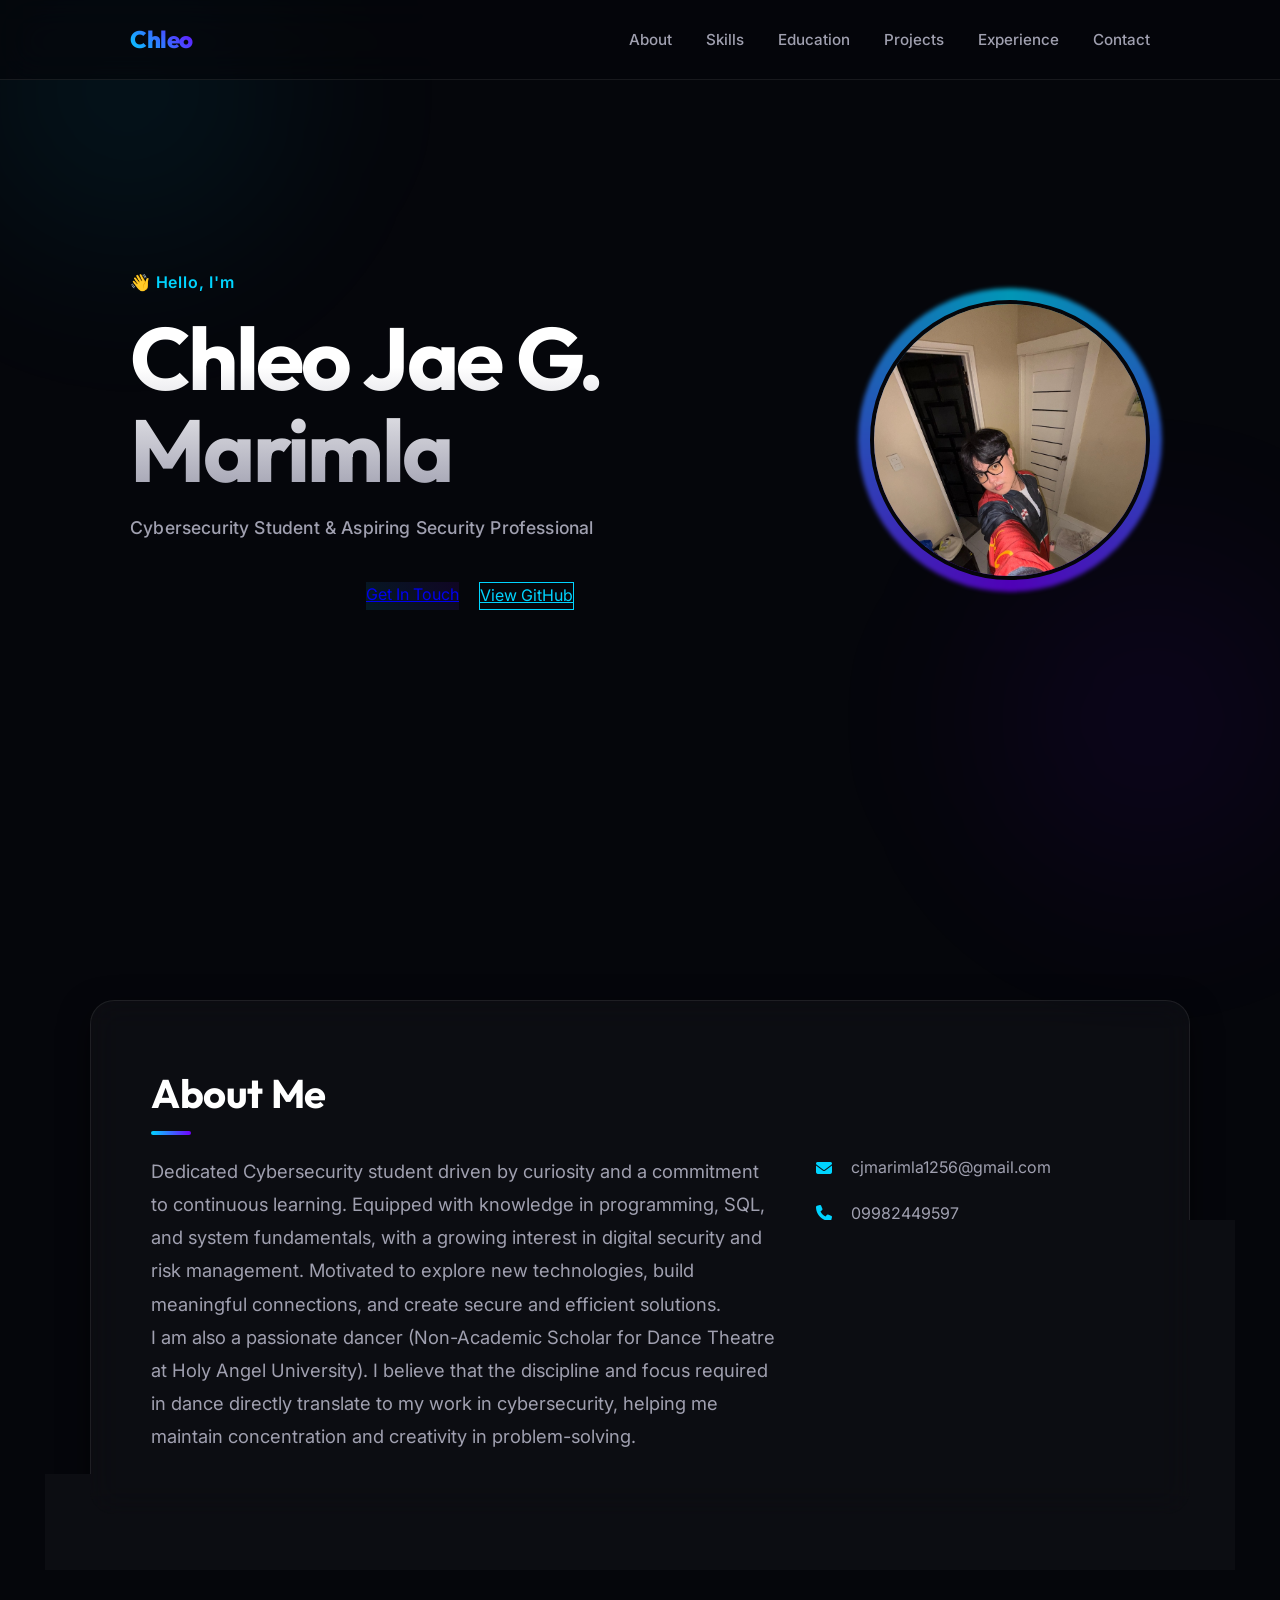
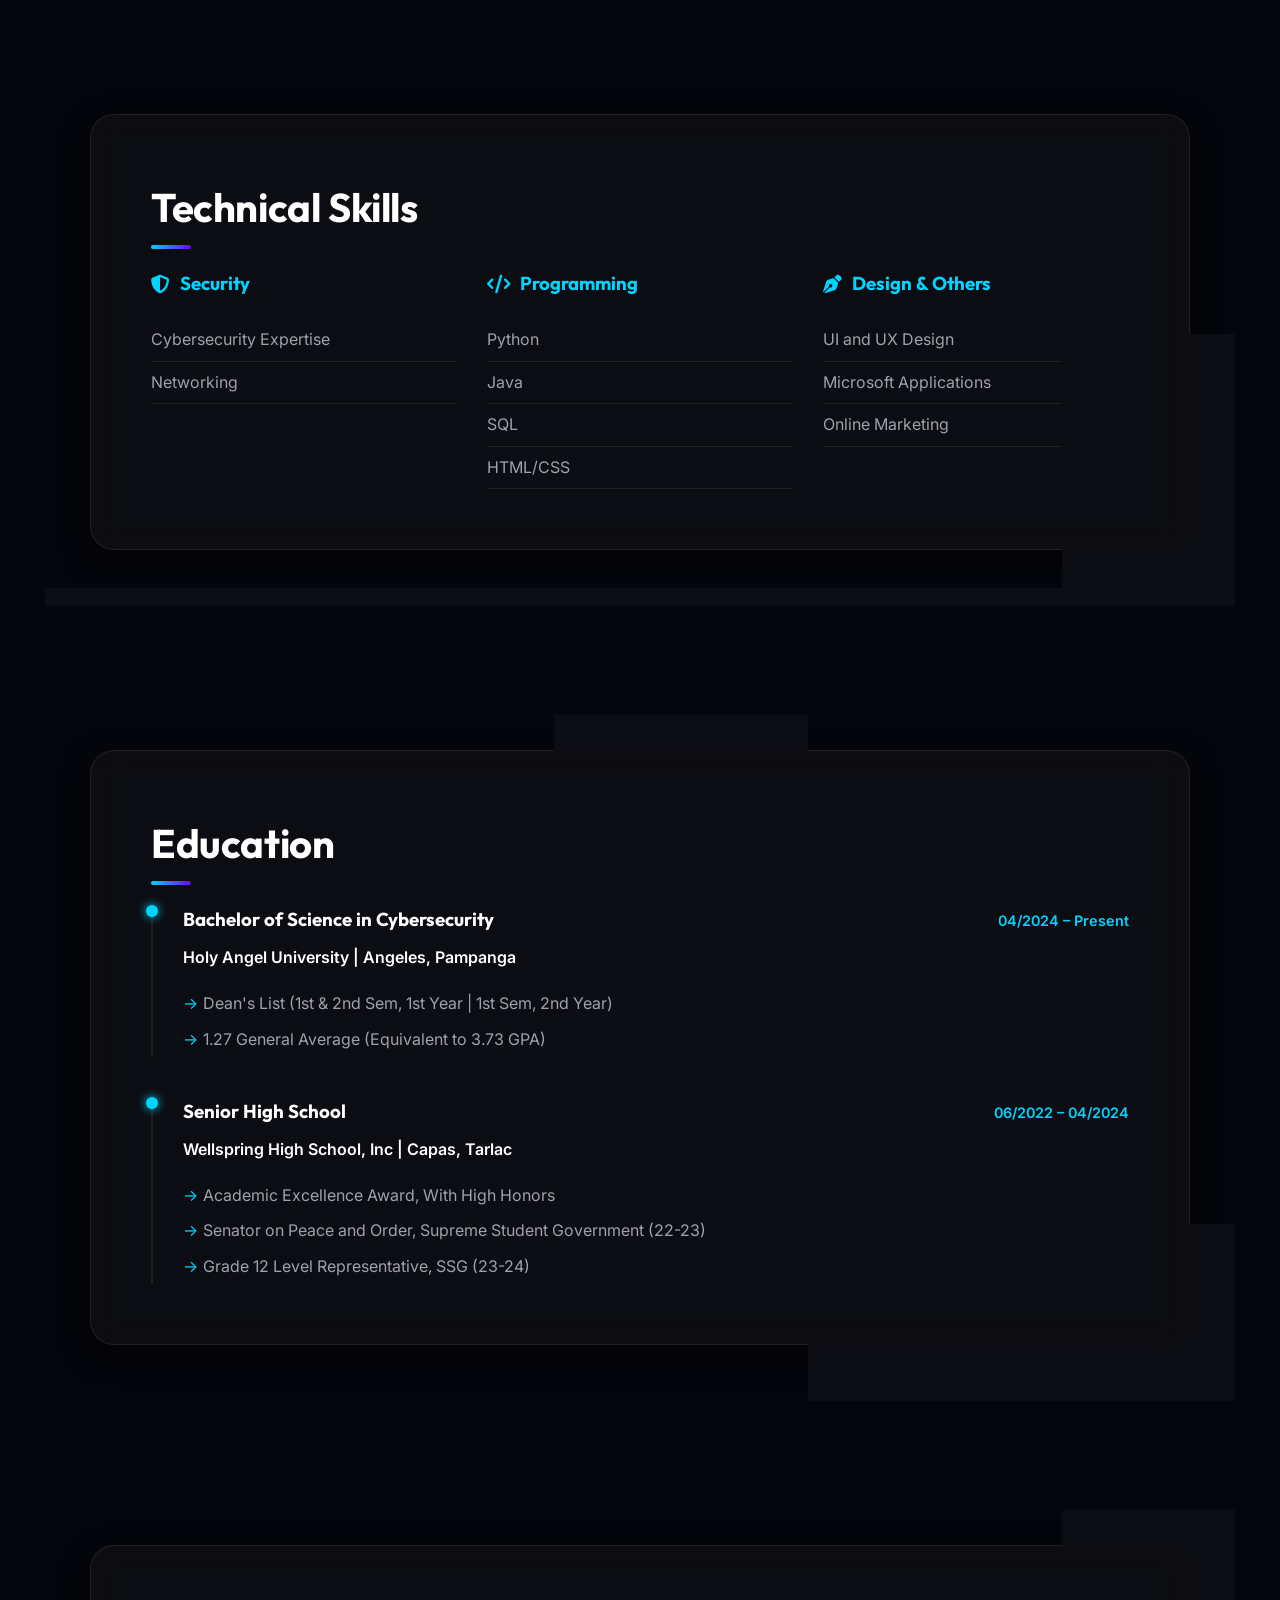
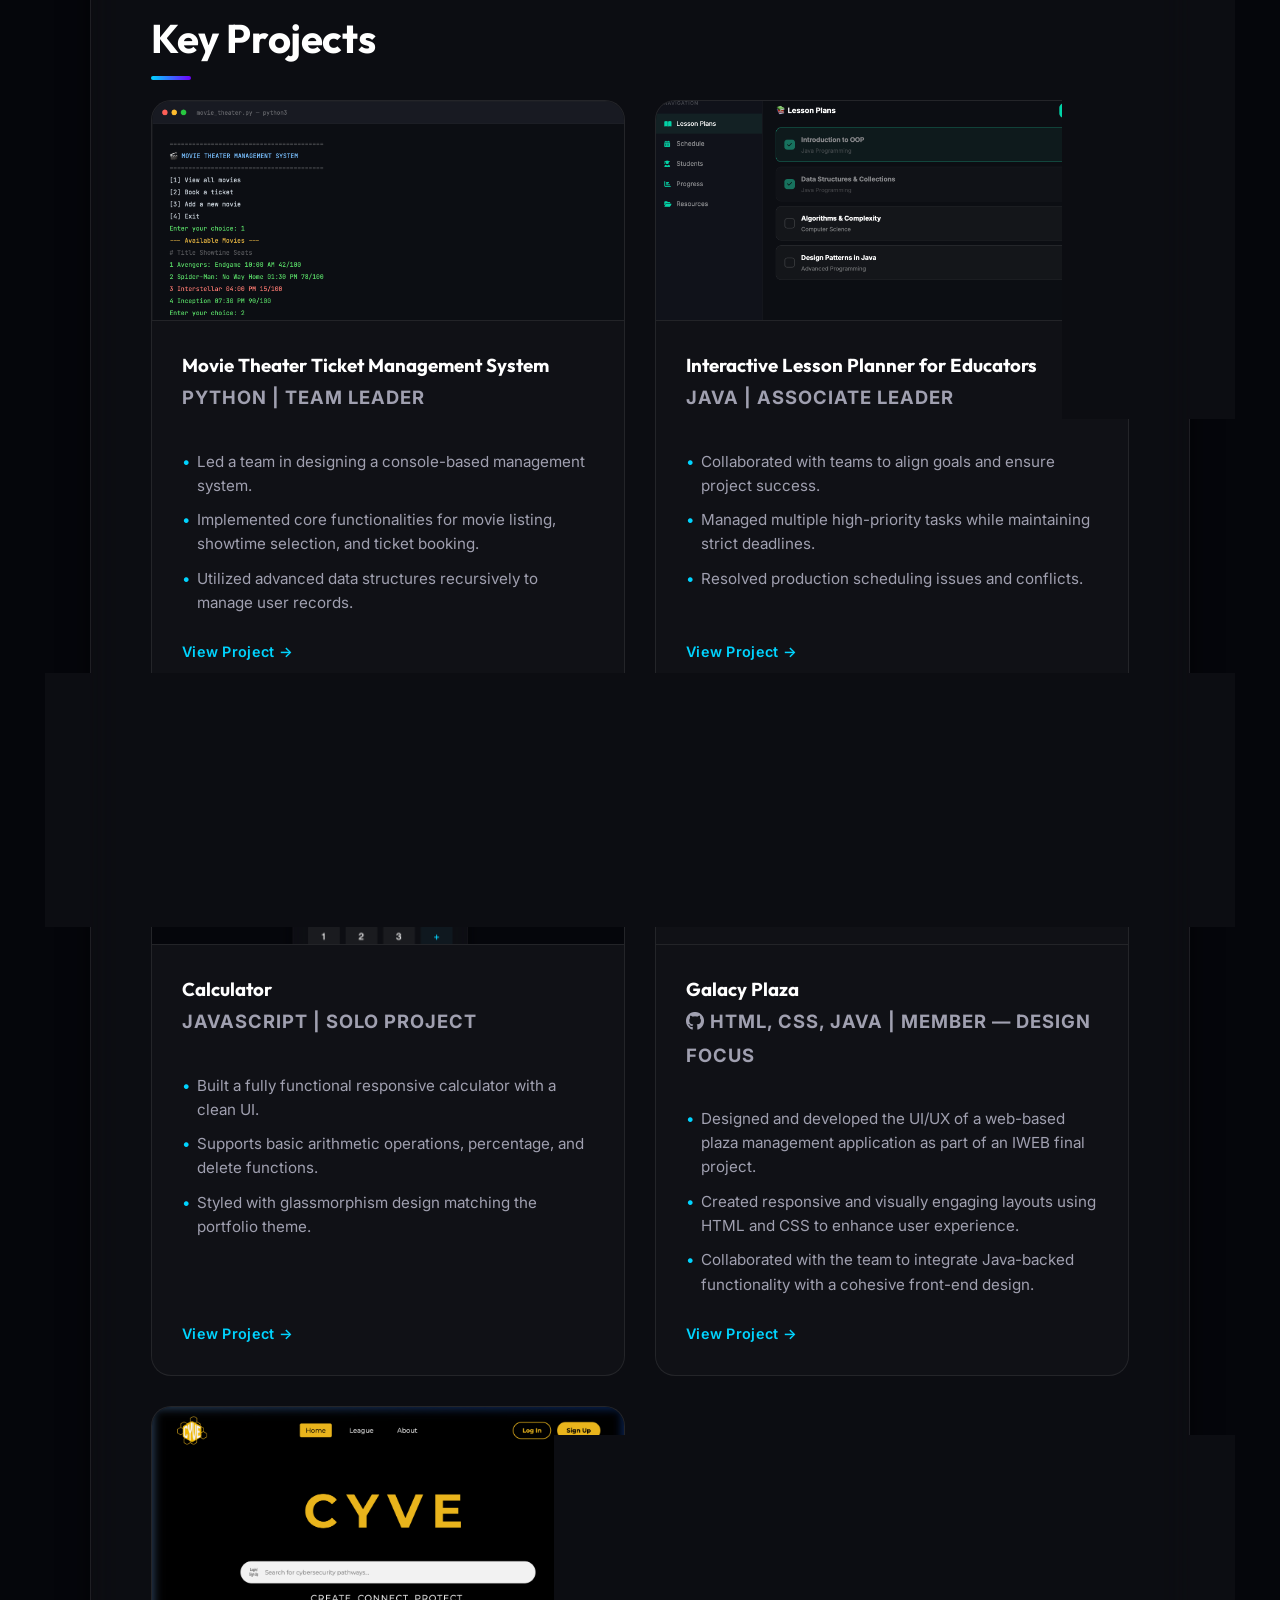
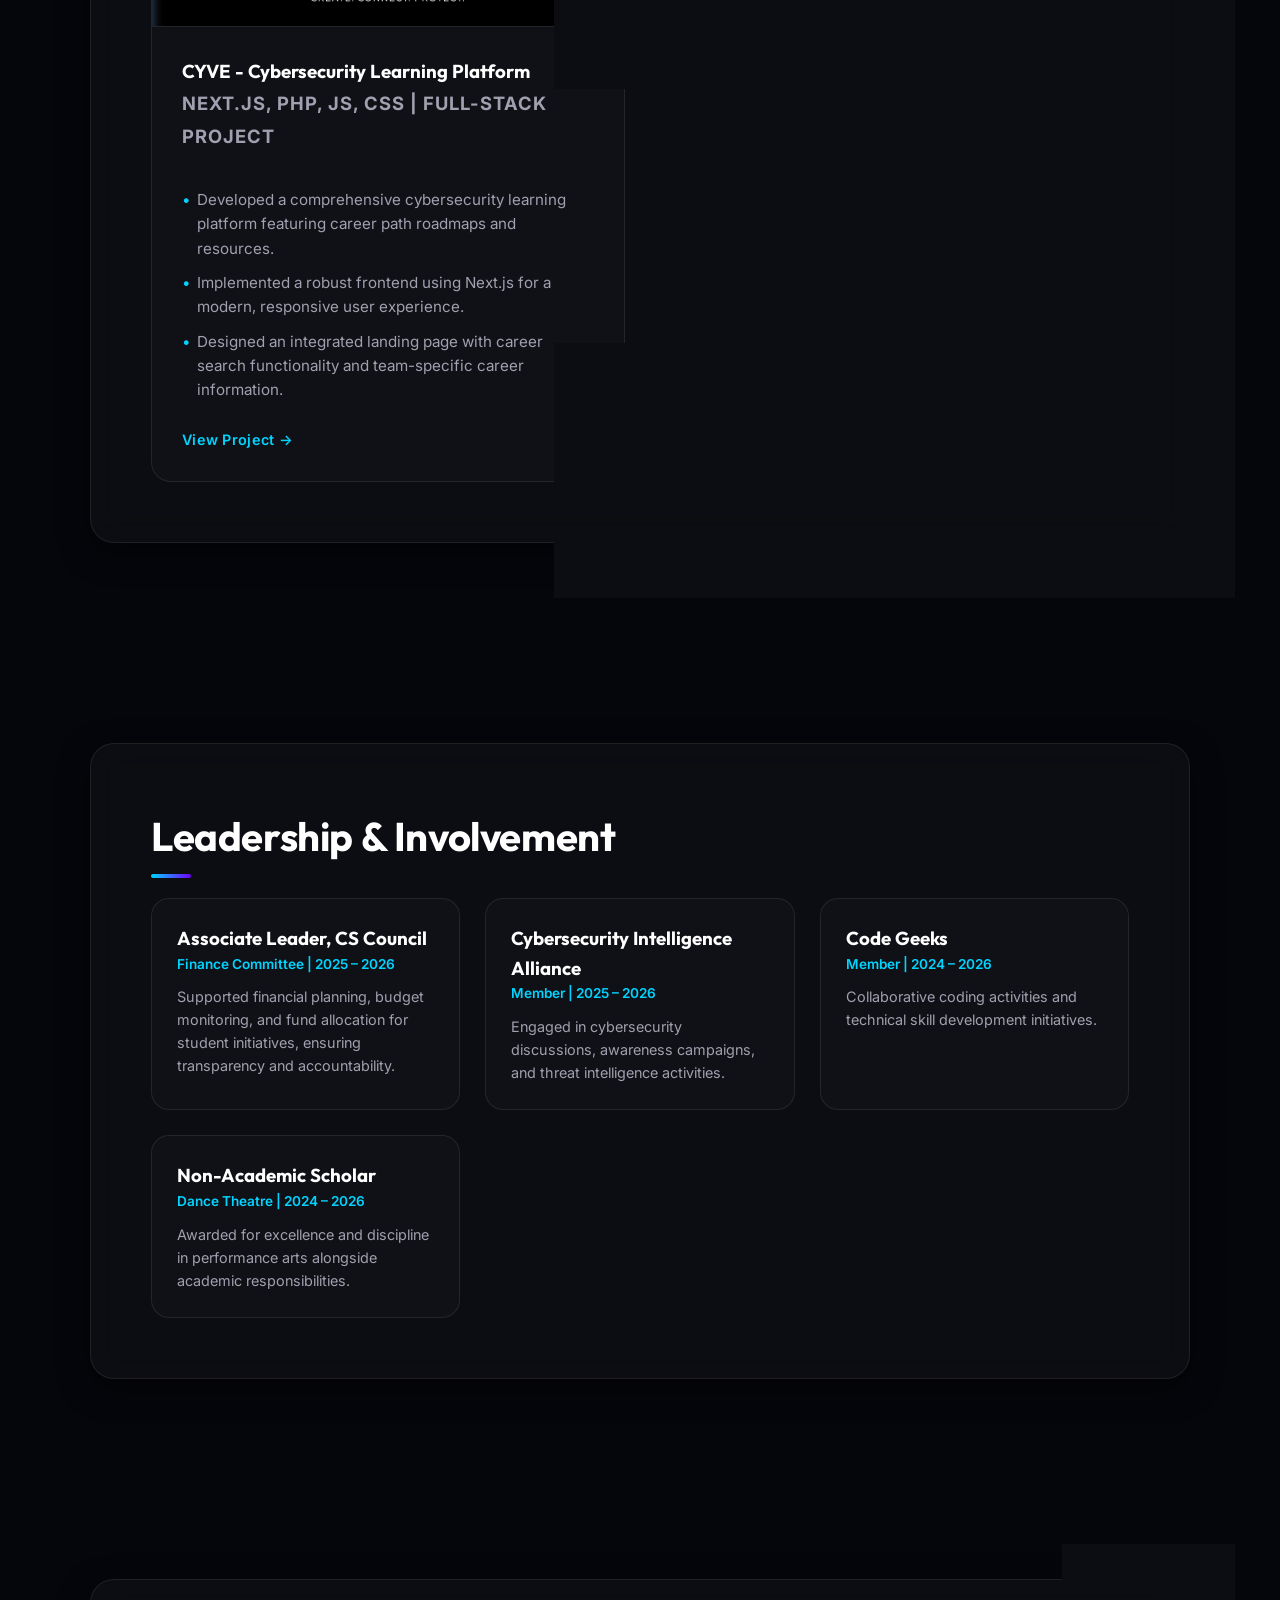
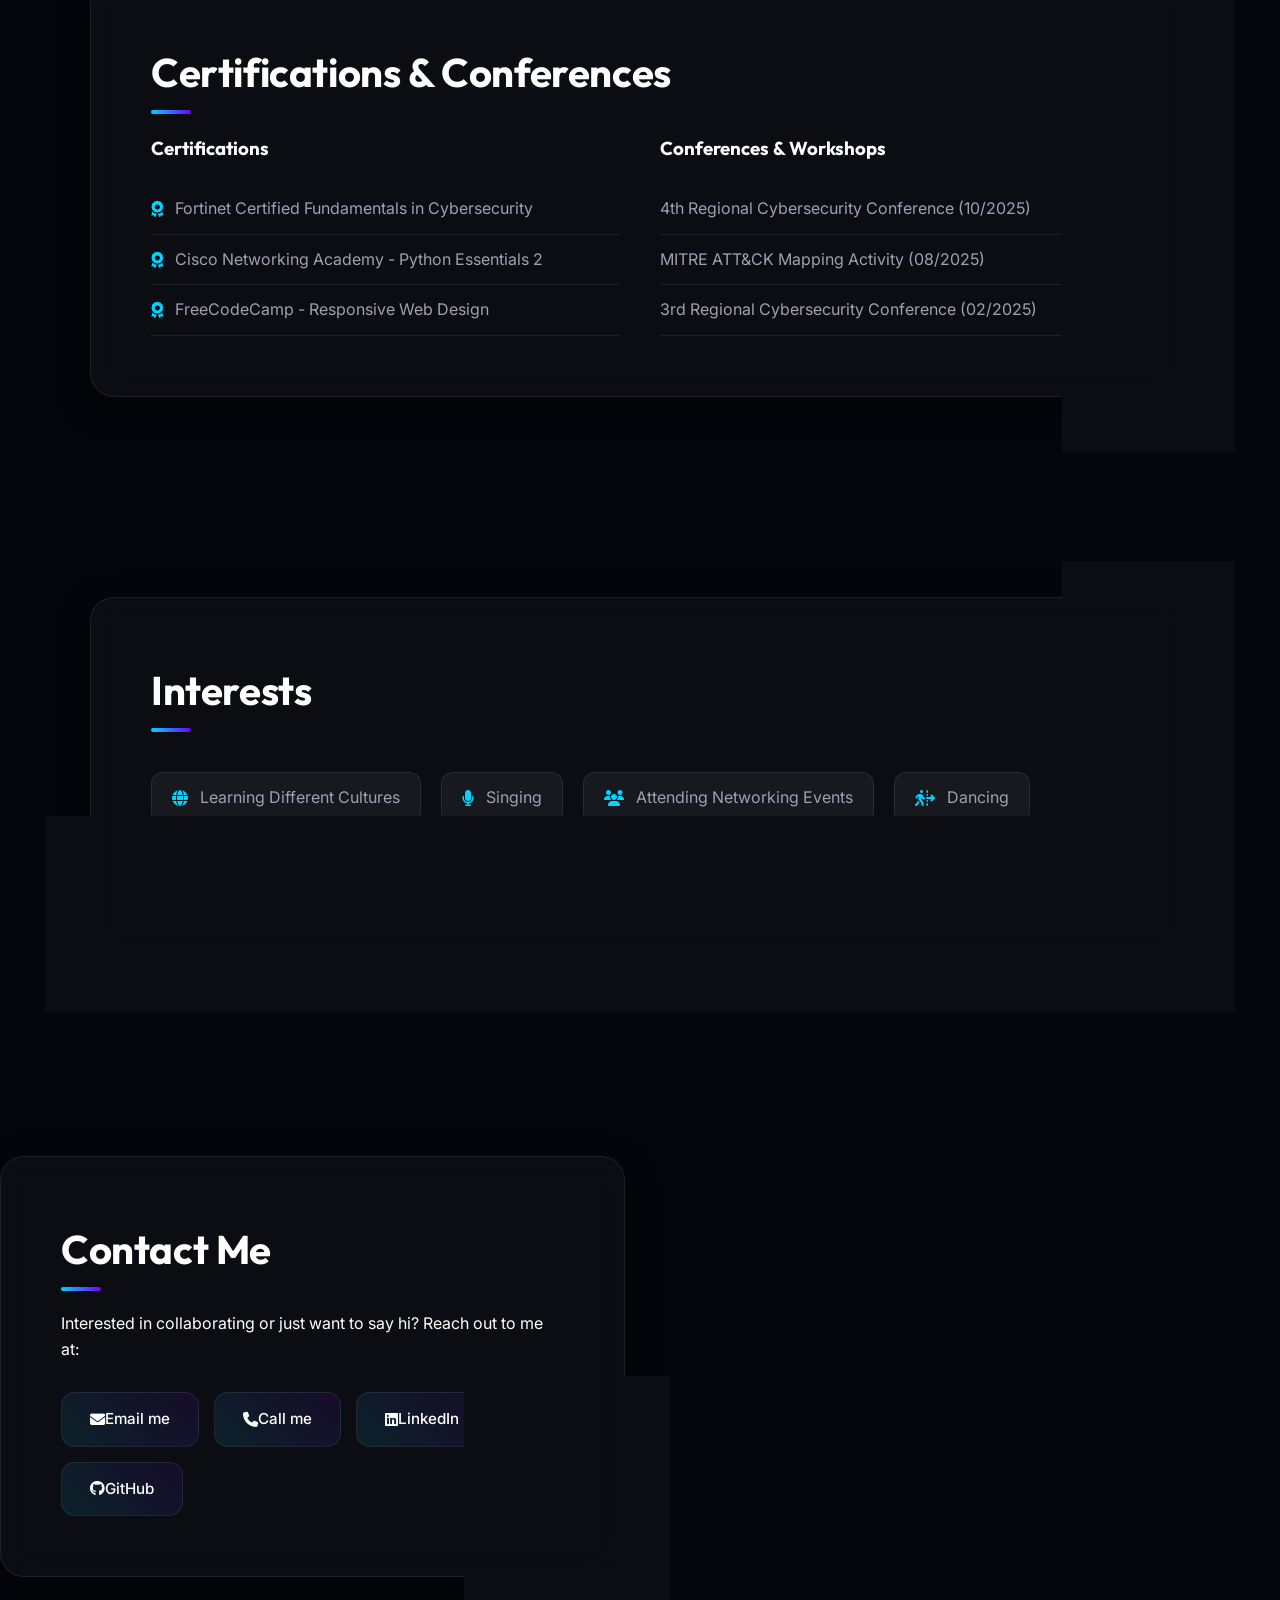
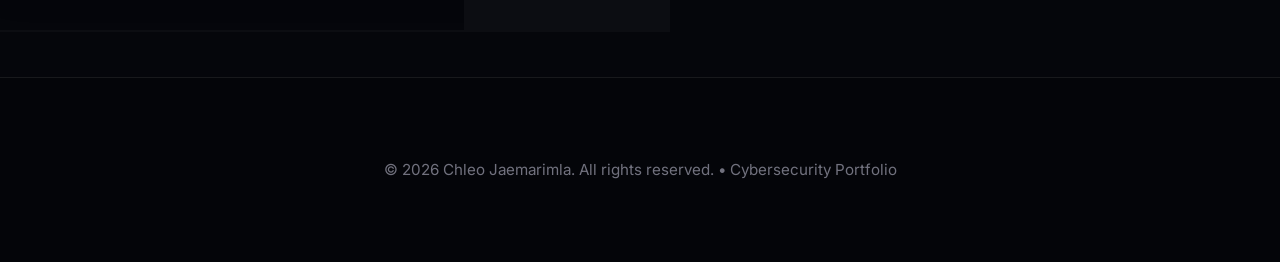
==== index.html @ 023d0f70 "Add CYVE project and update portfolio design with images" ====
<!DOCTYPE html>
<html>

<head>
    <title>Chleo's Portfolio</title>
    <meta charset="UTF-8">
    <meta name="viewport" content="width=device-width, initial-scale=1.0">
    <link rel="preconnect" href="https://fonts.googleapis.com">
    <link rel="preconnect" href="https://fonts.gstatic.com" crossorigin>
    <link
        href="https://fonts.googleapis.com/css2?family=Inter:wght@300;400;500;600;700&family=Outfit:wght@300;400;500;600;700&display=swap"
        rel="stylesheet">
    <link rel="stylesheet" href="https://cdnjs.cloudflare.com/ajax/libs/font-awesome/6.4.0/css/all.min.css">
    <link rel="stylesheet" href="css/styles.css">
</head>

<body>
    <header>
        <div class="container">
            <div class="logo">
                <a href="#">Chleo</a>
            </div>
            <nav>
                <a href="#about">About</a>
                <a href="#skills">Skills</a>
                <a href="#education">Education</a>
                <a href="#projects">Projects</a>
                <a href="#experience">Experience</a>
                <a href="#contact">Contact</a>
            </nav>
        </div>
    </header>

    <main>
        <section id="hero">
            <div class="container">
                <div class="hero-layout">
                    <div class="hero-content">
                        <span class="hero-tag">👋 Hello, I'm</span>
                        <h1>Chleo Jae G. Marimla</h1>
                        <p>Cybersecurity Student &amp; Aspiring Security Professional</p>
                        <div class="hero-cta">
                            <a href="#contact" class="redirect-btn">Get In Touch</a>
                            <a href="https://github.com/cjmarimla1256-ai" target="_blank"
                                class="redirect-btn secondary">View GitHub</a>
                        </div>
                    </div>
                    <div class="hero-photo-wrap">
                        <div class="hero-photo-glow"></div>
                        <img src="images/chleo.jpg" alt="Chleo Jae G. Marimla" class="hero-photo">
                    </div>
                </div>
            </div>
        </section>


        <section id="about">
            <div class="container glass">
                <h2>About Me</h2>
                <div class="about-grid">
                    <div class="about-text">
                        <p>Dedicated Cybersecurity student driven by curiosity and a commitment to continuous learning.
                            Equipped with knowledge in programming, SQL, and system fundamentals, with a growing
                            interest in digital security and risk management. Motivated to explore new technologies,
                            build meaningful connections, and create secure and efficient solutions.</p>
                        <p>I am also a passionate dancer (Non-Academic Scholar for Dance Theatre at Holy Angel
                            University). I believe that the discipline and focus required in dance directly translate to
                            my work in cybersecurity, helping me maintain concentration and creativity in
                            problem-solving.</p>
                    </div>
                    <div class="about-info">
                        <div class="info-item">
                            <i class="fas fa-envelope"></i>
                            <span>cjmarimla1256@gmail.com</span>
                        </div>
                        <div class="info-item">
                            <i class="fas fa-phone"></i>
                            <span>09982449597</span>
                        </div>
                        <div class="info-item">
                            <i class="fas fa-location-dot"></i>
                            <span>Capas, Tarlac</span>
                        </div>
                    </div>
                </div>
            </div>
        </section>

        <section id="skills">
            <div class="container glass">
                <h2>Technical Skills</h2>
                <div class="skills-grid">
                    <div class="skill-category">
                        <h3><i class="fas fa-shield-halved"></i> Security</h3>
                        <ul>
                            <li>Cybersecurity Expertise</li>
                            <li>Networking</li>
                        </ul>
                    </div>
                    <div class="skill-category">
                        <h3><i class="fas fa-code"></i> Programming</h3>
                        <ul>
                            <li>Python</li>
                            <li>Java</li>
                            <li>SQL</li>
                            <li>HTML/CSS</li>
                        </ul>
                    </div>
                    <div class="skill-category">
                        <h3><i class="fas fa-pen-nib"></i> Design & Others</h3>
                        <ul>
                            <li>UI and UX Design</li>
                            <li>Microsoft Applications</li>
                            <li>Online Marketing</li>
                        </ul>
                    </div>
                </div>
            </div>
        </section>

        <section id="education">
            <div class="container glass">
                <h2>Education</h2>
                <div class="timeline">
                    <div class="timeline-item">
                        <div class="timeline-header">
                            <h3>Bachelor of Science in Cybersecurity</h3>
                            <span class="date">04/2024 – Present</span>
                        </div>
                        <p class="institution">Holy Angel University | Angeles, Pampanga</p>
                        <ul class="achievements">
                            <li>Dean's List (1st & 2nd Sem, 1st Year | 1st Sem, 2nd Year)</li>
                            <li>1.27 General Average (Equivalent to 3.73 GPA)</li>
                        </ul>
                    </div>
                    <div class="timeline-item">
                        <div class="timeline-header">
                            <h3>Senior High School</h3>
                            <span class="date">06/2022 – 04/2024</span>
                        </div>
                        <p class="institution">Wellspring High School, Inc | Capas, Tarlac</p>
                        <ul class="achievements">
                            <li>Academic Excellence Award, With High Honors</li>
                            <li>Senator on Peace and Order, Supreme Student Government (22-23)</li>
                            <li>Grade 12 Level Representative, SSG (23-24)</li>
                        </ul>
                    </div>
                </div>
            </div>
        </section>

        <section id="projects">
            <div class="container glass">
                <h2>Key Projects</h2>
                <div class="project-cards">
                    <div class="project-card">
                        <div class="project-img">
                            <img src="images/movie.jpg" alt="Movie Theater Preview">
                        </div>
                        <div class="project-content">
                            <h3>Movie Theater Ticket Management System</h3>
                            <p class="project-lang">Python | Team Leader</p>
                            <ul>
                                <li>Led a team in designing a console-based management system.</li>
                                <li>Implemented core functionalities for movie listing, showtime selection, and ticket
                                    booking.</li>
                                <li>Utilized advanced data structures recursively to manage user records.</li>
                            </ul>
                            <a href="movie-theater.html" target="_blank" class="project-link">View Project →</a>
                        </div>
                    </div>
                    <div class="project-card">
                        <div class="project-img">
                            <img src="images/lesson_planner.jpg" alt="Interactive Lesson Planner Preview"
                                class="img-center">
                        </div>
                        <div class="project-content">
                            <h3>Interactive Lesson Planner for Educators</h3>
                            <p class="project-lang">Java | Associate Leader</p>
                            <ul>
                                <li>Collaborated with teams to align goals and ensure project success.</li>
                                <li>Managed multiple high-priority tasks while maintaining strict deadlines.</li>
                                <li>Resolved production scheduling issues and conflicts.</li>
                            </ul>
                            <a href="lesson-planner.html" target="_blank" class="project-link">View Project →</a>
                        </div>
                    </div>
                    <div class="project-card">
                        <div class="project-img">
                            <img src="images/calculator.jpg" alt="Calculator Preview">
                        </div>
                        <div class="project-content">
                            <h3>Calculator</h3>
                            <p class="project-lang">JavaScript | Solo Project</p>
                            <ul>
                                <li>Built a fully functional responsive calculator with a clean UI.</li>
                                <li>Supports basic arithmetic operations, percentage, and delete functions.</li>
                                <li>Styled with glassmorphism design matching the portfolio theme.</li>
                            </ul>
                            <a href="calculator.html" target="_blank" class="project-link">View Project →</a>
                        </div>
                    </div>
                    <div class="project-card">
                        <div class="project-img">
                            <img src="images/galacy.jpg" alt="Galacy Plaza Preview">
                        </div>
                        <div class="project-content">
                            <h3>Galacy Plaza</h3>
                            <p class="project-lang"><i class="fab fa-github"></i> HTML, CSS, Java | Member — Design
                                Focus
                            </p>
                            <ul>
                                <li>Designed and developed the UI/UX of a web-based plaza management application as part
                                    of
                                    an IWEB final project.</li>
                                <li>Created responsive and visually engaging layouts using HTML and CSS to enhance user
                                    experience.</li>
                                <li>Collaborated with the team to integrate Java-backed functionality with a cohesive
                                    front-end design.</li>
                            </ul>
                            <a href="IWEB---Final-Project-main/index.html" target="_blank" class="project-link">View
                                Project
                                →</a>
                        </div>
                    </div>

                    <div class="project-card">
                        <div class="project-img">
                            <img src="images/cyve.jpg" alt="CYVE - Cybersecurity Learning Platform">
                        </div>
                        <div class="project-content">
                            <h3>CYVE - Cybersecurity Learning Platform</h3>
                            <p class="project-lang">Next.js, PHP, JS, CSS | Full-Stack Project</p>
                            <ul>
                                <li>Developed a comprehensive cybersecurity learning platform featuring career path
                                    roadmaps
                                    and resources.</li>
                                <li>Implemented a robust frontend using Next.js for a modern, responsive user
                                    experience.
                                </li>
                                <li>Designed an integrated landing page with career search functionality and
                                    team-specific
                                    career information.</li>
                            </ul>
                            <a href="CYVE-WEB-APP-main/index.html" target="_blank" class="project-link">View Project
                                →</a>
                        </div>
                    </div>
                </div>
            </div>
        </section>


        <section id="experience">
            <div class="container glass">
                <h2>Leadership & Involvement</h2>
                <div class="exp-grid">
                    <div class="exp-item">
                        <h3>Associate Leader, CS Council</h3>
                        <p class="role-desc">Finance Committee | 2025 – 2026</p>
                        <p>Supported financial planning, budget monitoring, and fund allocation for student initiatives,
                            ensuring transparency and accountability.</p>
                    </div>
                    <div class="exp-item">
                        <h3>Cybersecurity Intelligence Alliance</h3>
                        <p class="role-desc">Member | 2025 – 2026</p>
                        <p>Engaged in cybersecurity discussions, awareness campaigns, and threat intelligence
                            activities.</p>
                    </div>
                    <div class="exp-item">
                        <h3>Code Geeks</h3>
                        <p class="role-desc">Member | 2024 – 2026</p>
                        <p>Collaborative coding activities and technical skill development initiatives.</p>
                    </div>
                    <div class="exp-item">
                        <h3>Non-Academic Scholar</h3>
                        <p class="role-desc">Dance Theatre | 2024 – 2026</p>
                        <p>Awarded for excellence and discipline in performance arts alongside academic
                            responsibilities.</p>
                    </div>
                </div>
            </div>
        </section>

        <section id="certifications">
            <div class="container glass">
                <h2>Certifications & Conferences</h2>
                <div class="grid-2-col">
                    <div class="cert-list">
                        <h3>Certifications</h3>
                        <ul>
                            <li><i class="fas fa-award"></i> Fortinet Certified Fundamentals in Cybersecurity</li>
                            <li><i class="fas fa-award"></i> Cisco Networking Academy - Python Essentials 2</li>
                            <li><i class="fas fa-award"></i> FreeCodeCamp - Responsive Web Design</li>
                        </ul>
                    </div>
                    <div class="conf-list">
                        <h3>Conferences & Workshops</h3>
                        <ul>
                            <li>4th Regional Cybersecurity Conference (10/2025)</li>
                            <li>MITRE ATT&CK Mapping Activity (08/2025)</li>
                            <li>3rd Regional Cybersecurity Conference (02/2025)</li>
                        </ul>
                    </div>
                </div>
            </div>
        </section>



        <section id="interests">
            <div class="container glass">
                <h2>Interests</h2>
                <div class="interests-grid">
                    <div class="interest-item">
                        <i class="fas fa-globe"></i>
                        <p>Learning Different Cultures</p>
                    </div>
                    <div class="interest-item">
                        <i class="fas fa-microphone"></i>
                        <p>Singing</p>
                    </div>
                    <div class="interest-item">
                        <i class="fas fa-users"></i>
                        <p>Attending Networking Events</p>
                    </div>
                    <div class="interest-item">
                        <i class="fas fa-person-walking-dashed-line-arrow-right"></i>
                        <p>Dancing</p>
                    </div>
                    <div class="interest-item">
                        <i class="fas fa-hand-holding-heart"></i>
                        <p>Volunteering</p>
                    </div>
                </div>
            </div>
        </section>

        <section id="contact">
            <div class="container glass">
                <h2>Contact Me</h2>
                <p>Interested in collaborating or just want to say hi? Reach out to me at:</p>
                <div class="contact-info">
                    <a href="mailto:cjmarimla1256@gmail.com" class="redirect-btn"><i class="fas fa-envelope"></i> Email
                        me</a>
                    <a href="callto:+639982449597" class="redirect-btn"><i class="fas fa-phone"></i> Call me</a>
                    <a href="https://www.linkedin.com/in/chleo-jae-marimla-6333a129b/" target="_blank"
                        class="redirect-btn"><i class="fab fa-linkedin"></i> LinkedIn</a>
                    <a href="https://github.com/cjmarimla1256-ai" target="_blank" class="redirect-btn"><i
                            class="fab fa-github"></i> GitHub</a>
                </div>
            </div>
        </section>
    </main>

    <footer>
        <div class="container">
            <p>&copy; 2026 Chleo Jaemarimla. All rights reserved. &bull; Cybersecurity Portfolio</p>
        </div>
    </footer>
</body>

</html>
---- css/styles.css ----
:root {
    --bg-color: #05060b;
    --surface-color: rgba(255, 255, 255, 0.03);
    --glass-border: rgba(255, 255, 255, 0.08);
    --primary-accent: #00d4ff;
    --secondary-accent: #7000ff;
    --text-primary: #ffffff;
    --text-secondary: #a0a0b0;
    --nav-height: 80px;
    --container-width: 1100px;
    --transition: all 0.4s cubic-bezier(0.16, 1, 0.3, 1);
}

* {
    margin: 0;
    padding: 0;
    box-sizing: border-box;
}

html {
    scroll-behavior: smooth;
}

body {
    background-color: var(--bg-color);
    color: var(--text-primary);
    font-family: 'Inter', -apple-system, BlinkMacSystemFont, sans-serif;
    line-height: 1.6;
    overflow-x: hidden;
}

/* Base Animations */
@keyframes fadeInUp {
    from {
        opacity: 0;
        transform: translateY(30px);
    }

    to {
        opacity: 1;
        transform: translateY(0);
    }
}

@keyframes glow {

    0%,
    100% {
        filter: drop-shadow(0 0 5px rgba(0, 212, 255, 0.3));
    }

    50% {
        filter: drop-shadow(0 0 20px rgba(0, 212, 255, 0.6));
    }
}

h1,
h2,
h3 {
    font-family: 'Outfit', sans-serif;
    font-weight: 700;
}

.container {
    max-width: var(--container-width);
    margin: 0 auto;
    padding: 0 40px;
}

/* Glassmorphism utility */
.glass {
    background: var(--surface-color);
    backdrop-filter: blur(16px);
    -webkit-backdrop-filter: blur(16px);
    border: 1px solid var(--glass-border);
    border-radius: 24px;
    padding: 60px !important;
    box-shadow: 0 10px 30px rgba(0, 0, 0, 0.5);
    transition: var(--transition);
}

.glass:hover {
    border-color: rgba(0, 212, 255, 0.3);
    background: rgba(255, 255, 255, 0.05);
}

/* Header & Nav */
header {
    position: fixed;
    top: 0;
    left: 0;
    width: 100%;
    height: var(--nav-height);
    z-index: 1000;
    display: flex;
    align-items: center;
    background: rgba(5, 6, 11, 0.7);
    backdrop-filter: blur(20px);
    -webkit-backdrop-filter: blur(20px);
    border-bottom: 1px solid var(--glass-border);
}

header .container {
    display: flex;
    justify-content: space-between;
    align-items: center;
    width: 100%;
}

.logo a {
    font-family: 'Outfit', sans-serif;
    font-size: 1.5rem;
    font-weight: 800;
    color: var(--text-primary);
    text-decoration: none;
    background: linear-gradient(45deg, var(--primary-accent), var(--secondary-accent));
    -webkit-background-clip: text;
    background-clip: text;
    -webkit-text-fill-color: transparent;
    letter-spacing: -0.02em;
}

nav a {
    color: var(--text-secondary);
    text-decoration: none;
    margin-left: 30px;
    font-weight: 500;
    font-size: 0.95rem;
    transition: var(--transition);
    position: relative;
}

nav a::after {
    content: '';
    position: absolute;
    bottom: -5px;
    left: 0;
    width: 0;
    height: 2px;
    background: var(--primary-accent);
    transition: var(--transition);
}

nav a:hover {
    color: var(--text-primary);
}

nav a:hover::after {
    width: 100%;
}

/* Hero Section */
#hero {
    min-height: 100vh;
    display: flex;
    align-items: center;
    justify-content: center;
    position: relative;
    padding-top: var(--nav-height);
}

#hero::before {
    content: '';
    position: absolute;
    top: -20%;
    left: -10%;
    width: 40%;
    height: 60%;
    background: radial-gradient(circle, rgba(0, 212, 255, 0.08) 0%, transparent 70%);
    filter: blur(60px);
    z-index: -1;
}

#hero::after {
    content: '';
    position: absolute;
    bottom: -10%;
    right: -10%;
    width: 40%;
    height: 60%;
    background: radial-gradient(circle, rgba(112, 0, 255, 0.08) 0%, transparent 70%);
    filter: blur(60px);
    z-index: -1;
}

/* Two-column hero layout */
.hero-layout {
    display: grid;
    grid-template-columns: 1fr auto;
    align-items: center;
    gap: 60px;
}

.hero-tag {
    display: inline-block;
    font-size: 1rem;
    color: var(--primary-accent);
    font-weight: 600;
    letter-spacing: 0.05em;
    margin-bottom: 16px;
    animation: fadeInUp 0.8s ease-out backwards;
}

#hero h1 {
    font-size: clamp(3rem, 8vw, 5.5rem);
    margin-bottom: 18px;
    line-height: 1.05;
    letter-spacing: -0.03em;
    background: linear-gradient(to bottom, #ffffff 30%, #a0a0b0 100%);
    -webkit-background-clip: text;
    background-clip: text;
    -webkit-text-fill-color: transparent;
    animation: fadeInUp 1s ease-out 0.1s backwards;
}

#hero p {
    font-size: 1.1rem;
    color: var(--text-secondary);
    font-weight: 500;
    letter-spacing: 0.01em;
    animation: fadeInUp 1s ease-out 0.2s backwards;
    max-width: 480px;
}

/* Profile photo */
.hero-photo-wrap {
    position: relative;
    flex-shrink: 0;
    animation: fadeInUp 1s ease-out 0.3s backwards;
}

.hero-photo-glow {
    position: absolute;
    inset: -12px;
    border-radius: 50%;
    background: conic-gradient(from 0deg,
            var(--primary-accent),
            var(--secondary-accent),
            var(--primary-accent));
    animation: spinGlow 4s linear infinite;
    z-index: 0;
    opacity: 0.7;
    filter: blur(2px);
}

@keyframes spinGlow {
    to {
        transform: rotate(360deg);
    }
}

.hero-photo {
    position: relative;
    z-index: 1;
    width: 280px;
    height: 280px;
    object-fit: cover;
    object-position: top center;
    border-radius: 50%;
    border: 4px solid var(--bg-color);
    display: block;
}

@media (max-width: 768px) {
    .hero-layout {
        grid-template-columns: 1fr;
        text-align: center;
        gap: 40px;
    }

    .hero-photo-wrap {
        order: -1;
        margin: 0 auto;
    }

    .hero-photo {
        width: 200px;
        height: 200px;
    }

    #hero p {
        margin: 0 auto;
    }
}




/* Animations & Reveal */
.reveal {
    opacity: 0;
    transform: translateY(30px);
    transition: all 0.8s cubic-bezier(0.16, 1, 0.3, 1);
}

.reveal.active {
    opacity: 1;
    transform: translateY(0);
}

/* Sections */
section {
    padding: 100px 0;
}

h2 {
    font-size: 2.5rem;
    margin-bottom: 30px;
    position: relative;
    display: inline-block;
    letter-spacing: -0.01em;
}

h2::after {
    content: '';
    position: absolute;
    bottom: -10px;
    left: 0;
    width: 40px;
    height: 4px;
    background: linear-gradient(to right, var(--primary-accent), var(--secondary-accent));
    border-radius: 2px;
}

/* About & Projects */
#about p,
#projects p {
    font-size: 1.15rem;
    color: var(--text-secondary);
    max-width: 800px;
    line-height: 1.8;
}

.project-info {
    margin-top: 30px;
    display: flex;
    flex-wrap: wrap;
    gap: 15px;
}

.project-info a {
    display: inline-flex;
    align-items: center;
    color: var(--text-primary);
    text-decoration: none;
    padding: 14px 28px;
    border-radius: 14px;
    background: rgba(255, 255, 255, 0.05);
    border: 1px solid var(--glass-border);
    font-weight: 500;
    font-size: 0.95rem;
    transition: var(--transition);
}

.project-info a:hover {
    background: var(--primary-accent);
    color: #000;
    transform: translateY(-5px);
    box-shadow: 0 15px 30px rgba(0, 212, 255, 0.25);
    border-color: var(--primary-accent);
}


/* Contact */
#contact {
    display: grid;
    grid-template-columns: 1fr 1fr;
    gap: 30px;
}

.contact-info {
    margin-top: 30px;
    display: flex;
    flex-wrap: wrap;
    gap: 15px;
}

.contact-info a {
    display: inline-flex;
    align-items: center;
    color: var(--text-primary);
    text-decoration: none;
    padding: 14px 28px;
    border-radius: 14px;
    background: rgba(255, 255, 255, 0.05);
    border: 1px solid var(--glass-border);
    font-weight: 500;
    font-size: 0.95rem;
    transition: var(--transition);
}

.contact-info a:hover {
    background: var(--primary-accent);
    color: #000;
    transform: translateY(-5px);
    box-shadow: 0 15px 30px rgba(0, 212, 255, 0.25);
    border-color: var(--primary-accent);
}

.redirect-btn {
    background: linear-gradient(45deg, rgba(0, 212, 255, 0.1), rgba(112, 0, 255, 0.1)) !important;
}

/* Footer */
footer {
    padding: 80px 0;
    border-top: 1px solid var(--glass-border);
    text-align: center;
    color: var(--text-secondary);
    font-size: 0.95rem;
    background: rgba(0, 0, 0, 0.2);
}

footer p {
    opacity: 0.7;
}

/* Calculator */
.calculator-container {
    min-height: calc(100vh - var(--nav-height));
    display: flex;
    align-items: center;
    justify-content: center;
    padding: 20px;
}

.calculator-wrapper {
    width: 100%;
    max-width: 360px;
    padding: 30px !important;
}

.calculator {
    display: grid;
    grid-template-columns: repeat(4, 1fr);
    gap: 12px;
}

#display {
    width: 100%;
    height: 70px;
    margin-bottom: 25px;
    font-size: 2rem;
    text-align: right;
    padding: 0 20px;
    border-radius: 16px;
    border: 1px solid var(--glass-border);
    background: rgba(0, 0, 0, 0.2);
    color: var(--text-primary);
    display: block;
    font-family: 'Outfit', sans-serif;
    outline: none;
}

#display::placeholder {
    color: rgba(255, 255, 255, 0.2);
}

.calculator button {
    height: 60px;
    font-size: 1.2rem;
    border: none;
    border-radius: 12px;
    cursor: pointer;
    background: rgba(255, 255, 255, 0.05);
    color: var(--text-primary);
    transition: var(--transition);
    font-family: 'Outfit', sans-serif;
    display: flex;
    align-items: center;
    justify-content: center;
}

.calculator button:hover {
    background: rgba(255, 255, 255, 0.1);
    transform: translateY(-3px);
    box-shadow: 0 10px 20px rgba(0, 0, 0, 0.2);
}

.span-2 {
    grid-column: span 2;
}

.btn-operator {
    color: var(--primary-accent) !important;
    background: rgba(0, 212, 255, 0.05) !important;
}

.btn-clear {
    color: #ff4b4b !important;
    background: rgba(255, 75, 75, 0.05) !important;
}

.btn-equal {
    background: linear-gradient(45deg, var(--primary-accent), var(--secondary-accent)) !important;
    color: #000 !important;
    font-weight: 700;
}

.btn-equal:hover {
    box-shadow: 0 0 20px rgba(0, 212, 255, 0.4) !important;
}


/* New Section Styles */
.hero-cta {
    margin-top: 40px;
    display: flex;
    justify-content: center;
    gap: 20px;
    animation: fadeInUp 1s ease-out 0.4s backwards;
}

.secondary {
    background: transparent !important;
    border: 1px solid var(--primary-accent) !important;
    color: var(--primary-accent) !important;
}

.secondary:hover {
    background: rgba(0, 212, 255, 0.1) !important;
    color: var(--text-primary) !important;
}

/* About Grid */
.about-grid {
    display: grid;
    grid-template-columns: 2fr 1fr;
    gap: 40px;
}

.about-info {
    display: flex;
    flex-direction: column;
    gap: 20px;
}

.info-item {
    display: flex;
    align-items: center;
    gap: 15px;
    color: var(--text-secondary);
}

.info-item i {
    color: var(--primary-accent);
    width: 20px;
}

/* Skills Grid */
.skills-grid {
    display: grid;
    grid-template-columns: repeat(auto-fit, minmax(280px, 1fr));
    gap: 30px;
}

.skill-category h3 {
    margin-bottom: 20px;
    color: var(--primary-accent);
    display: flex;
    align-items: center;
    gap: 10px;
}

.skill-category ul {
    list-style: none;
}

.skill-category li {
    padding: 8px 0;
    color: var(--text-secondary);
    border-bottom: 1px solid var(--glass-border);
}

/* Timeline */
.timeline {
    display: flex;
    flex-direction: column;
    gap: 40px;
}

.timeline-item {
    position: relative;
    padding-left: 30px;
    border-left: 2px solid var(--glass-border);
}

.timeline-item::before {
    content: '';
    position: absolute;
    left: -7px;
    top: 0;
    width: 12px;
    height: 12px;
    background: var(--primary-accent);
    border-radius: 50%;
    box-shadow: 0 0 10px var(--primary-accent);
}

.timeline-header {
    display: flex;
    justify-content: space-between;
    align-items: center;
    margin-bottom: 10px;
}

.date {
    font-weight: 600;
    color: var(--primary-accent);
    font-size: 0.9rem;
}

.institution {
    font-weight: 600;
    margin-bottom: 15px;
}

.achievements {
    list-style: none;
}

.achievements li {
    padding: 5px 0;
    color: var(--text-secondary);
    position: relative;
    padding-left: 20px;
}

.achievements li::before {
    content: '→';
    position: absolute;
    left: 0;
    color: var(--primary-accent);
}

/* Project Cards */
.project-cards {
    display: grid;
    grid-template-columns: repeat(auto-fit, minmax(350px, 1fr));
    gap: 30px;
}

.project-card {
    background: rgba(255, 255, 255, 0.02);
    border-radius: 20px;
    border: 1px solid var(--glass-border);
    transition: var(--transition);
    overflow: hidden;
    display: flex;
    flex-direction: column;
}

.project-card:hover {
    transform: translateY(-10px);
    border-color: var(--primary-accent);
    box-shadow: 0 10px 30px rgba(0, 0, 0, 0.5);
}

.project-img {
    width: 100%;
    height: 220px;
    overflow: hidden;
    border-bottom: 1px solid var(--glass-border);
}

.project-img img {
    width: 100%;
    height: 100%;
    object-fit: cover;
    object-position: top;
    transition: transform 0.5s ease;
}

.project-card:hover .project-img img {
    transform: scale(1.05);
}

.project-img img.img-center {
    object-position: center;
}

.project-content {
    padding: 30px;
    display: flex;
    flex-direction: column;
    flex-grow: 1;
}

.project-lang {
    color: var(--primary-accent);
    font-weight: 700;
    font-size: 0.8rem;
    text-transform: uppercase;
    letter-spacing: 1px;
    margin-bottom: 15px;
}

.project-card ul {
    list-style: none;
    margin-top: 15px;
}

.project-card li {
    color: var(--text-secondary);
    font-size: 0.95rem;
    padding: 5px 0;
    position: relative;
    padding-left: 15px;
}

.project-card li::before {
    content: '•';
    position: absolute;
    left: 0;
    color: var(--primary-accent);
}

.project-link {
    display: inline-flex;
    align-items: center;
    margin-top: auto;
    padding-top: 20px;
    color: var(--primary-accent);
    text-decoration: none;
    font-weight: 600;
    font-size: 0.9rem;
    letter-spacing: 0.02em;
    transition: var(--transition);
}

.project-link:hover {
    gap: 8px;
    opacity: 0.8;
    transform: translateX(4px);
}


/* Experience Grid */
.exp-grid {
    display: grid;
    grid-template-columns: repeat(auto-fit, minmax(240px, 1fr));
    gap: 25px;
}

.exp-item {
    background: rgba(255, 255, 255, 0.02);
    padding: 25px;
    border-radius: 18px;
    border: 1px solid var(--glass-border);
}

.role-desc {
    color: var(--primary-accent);
    font-weight: 600;
    font-size: 0.85rem;
    margin-bottom: 10px;
}

.exp-item p:last-child {
    font-size: 0.9rem;
    color: var(--text-secondary);
}

/* Certifications */
.grid-2-col {
    display: grid;
    grid-template-columns: repeat(auto-fit, minmax(300px, 1fr));
    gap: 40px;
}

.cert-list ul,
.conf-list ul {
    list-style: none;
    margin-top: 20px;
}

.cert-list li,
.conf-list li {
    padding: 12px 0;
    border-bottom: 1px solid var(--glass-border);
    color: var(--text-secondary);
    display: flex;
    align-items: center;
    gap: 12px;
}

.cert-list i {
    color: var(--primary-accent);
}

/* Interests Grid */
.interests-grid {
    display: flex;
    flex-wrap: wrap;
    gap: 20px;
    margin-top: 20px;
}

.interest-item {
    display: flex;
    align-items: center;
    gap: 12px;
    background: rgba(255, 255, 255, 0.05);
    padding: 12px 20px;
    border-radius: 12px;
    border: 1px solid var(--glass-border);
    color: var(--text-secondary);
    transition: var(--transition);
}

.interest-item i {
    color: var(--primary-accent);
}

.interest-item:hover {
    background: rgba(0, 212, 255, 0.1);
    transform: translateY(-5px);
    border-color: var(--primary-accent);
}

/* Responsive Overrides */
@media (max-width: 768px) {
    .about-grid {
        grid-template-columns: 1fr;
    }

    .timeline-header {
        flex-direction: column;
        align-items: flex-start;
        gap: 5px;
    }

    .hero-cta {
        flex-direction: column;
        padding: 0 40px;
    }
}
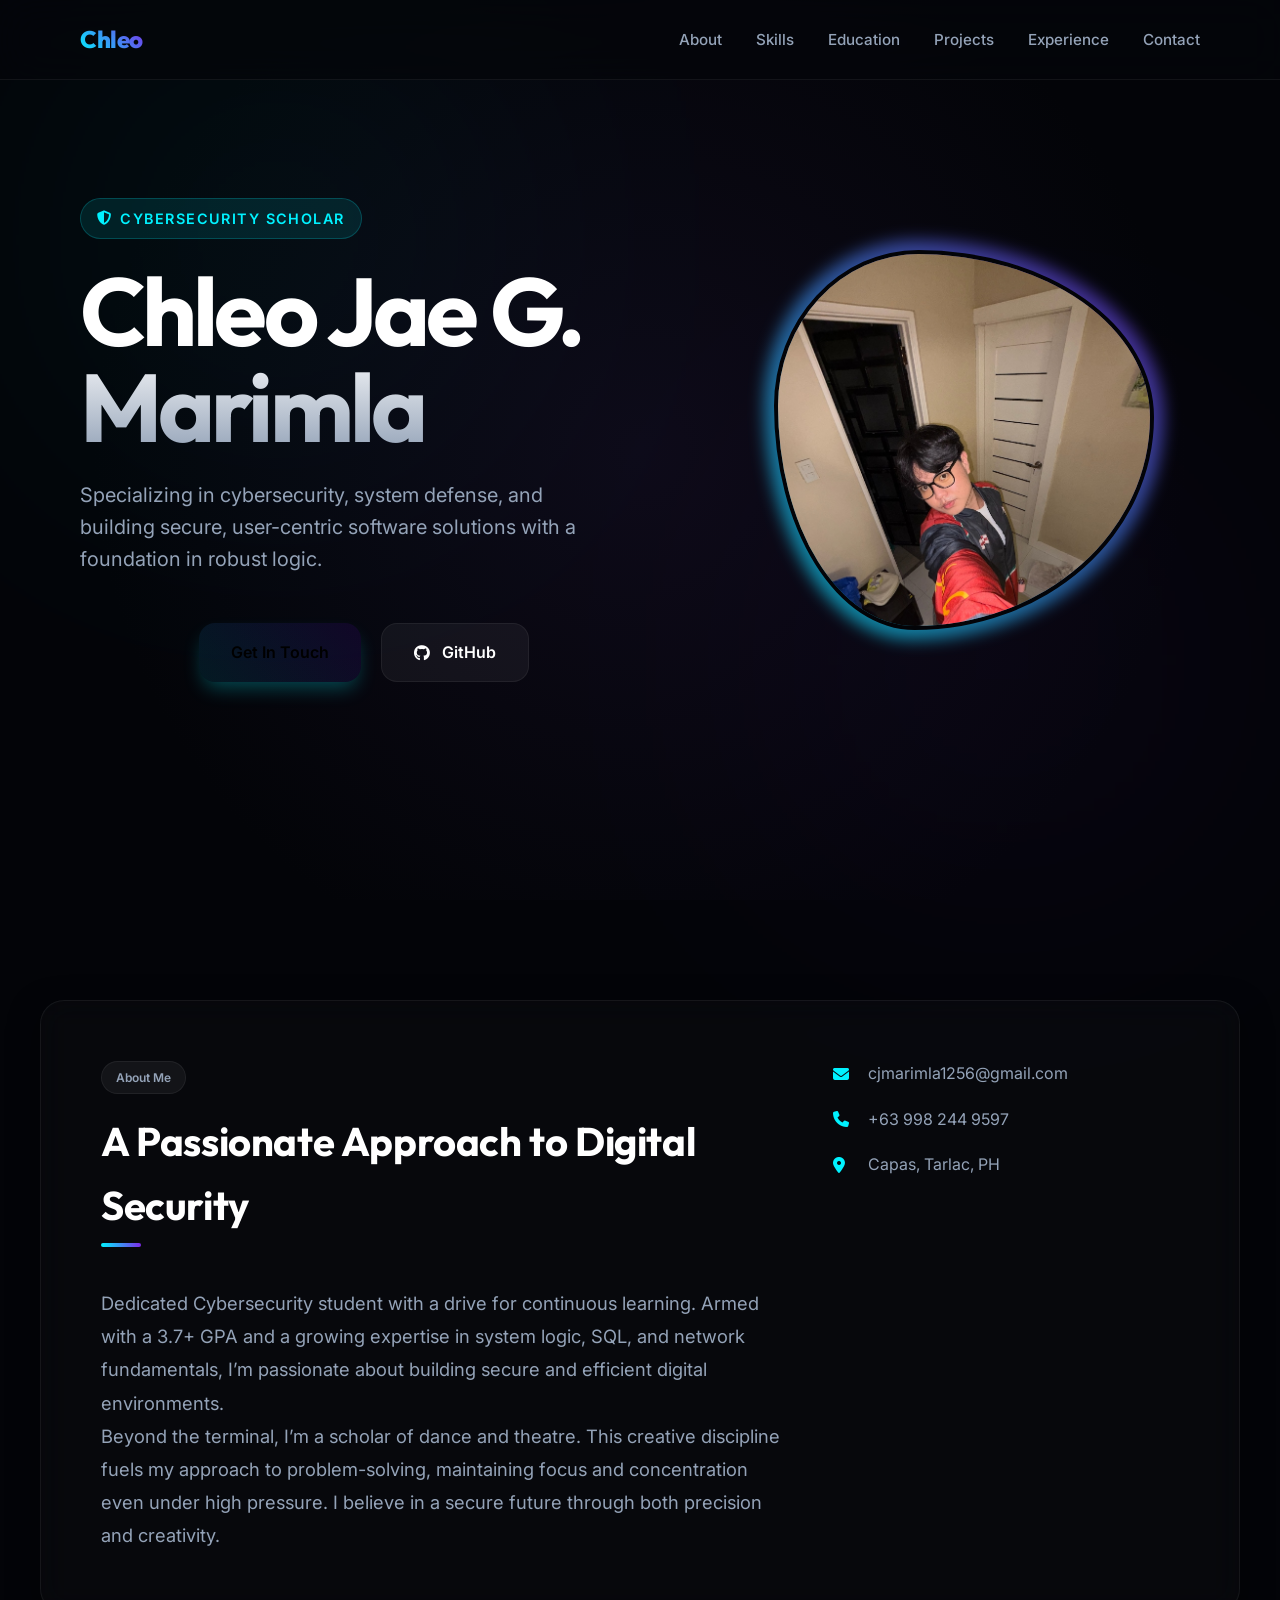
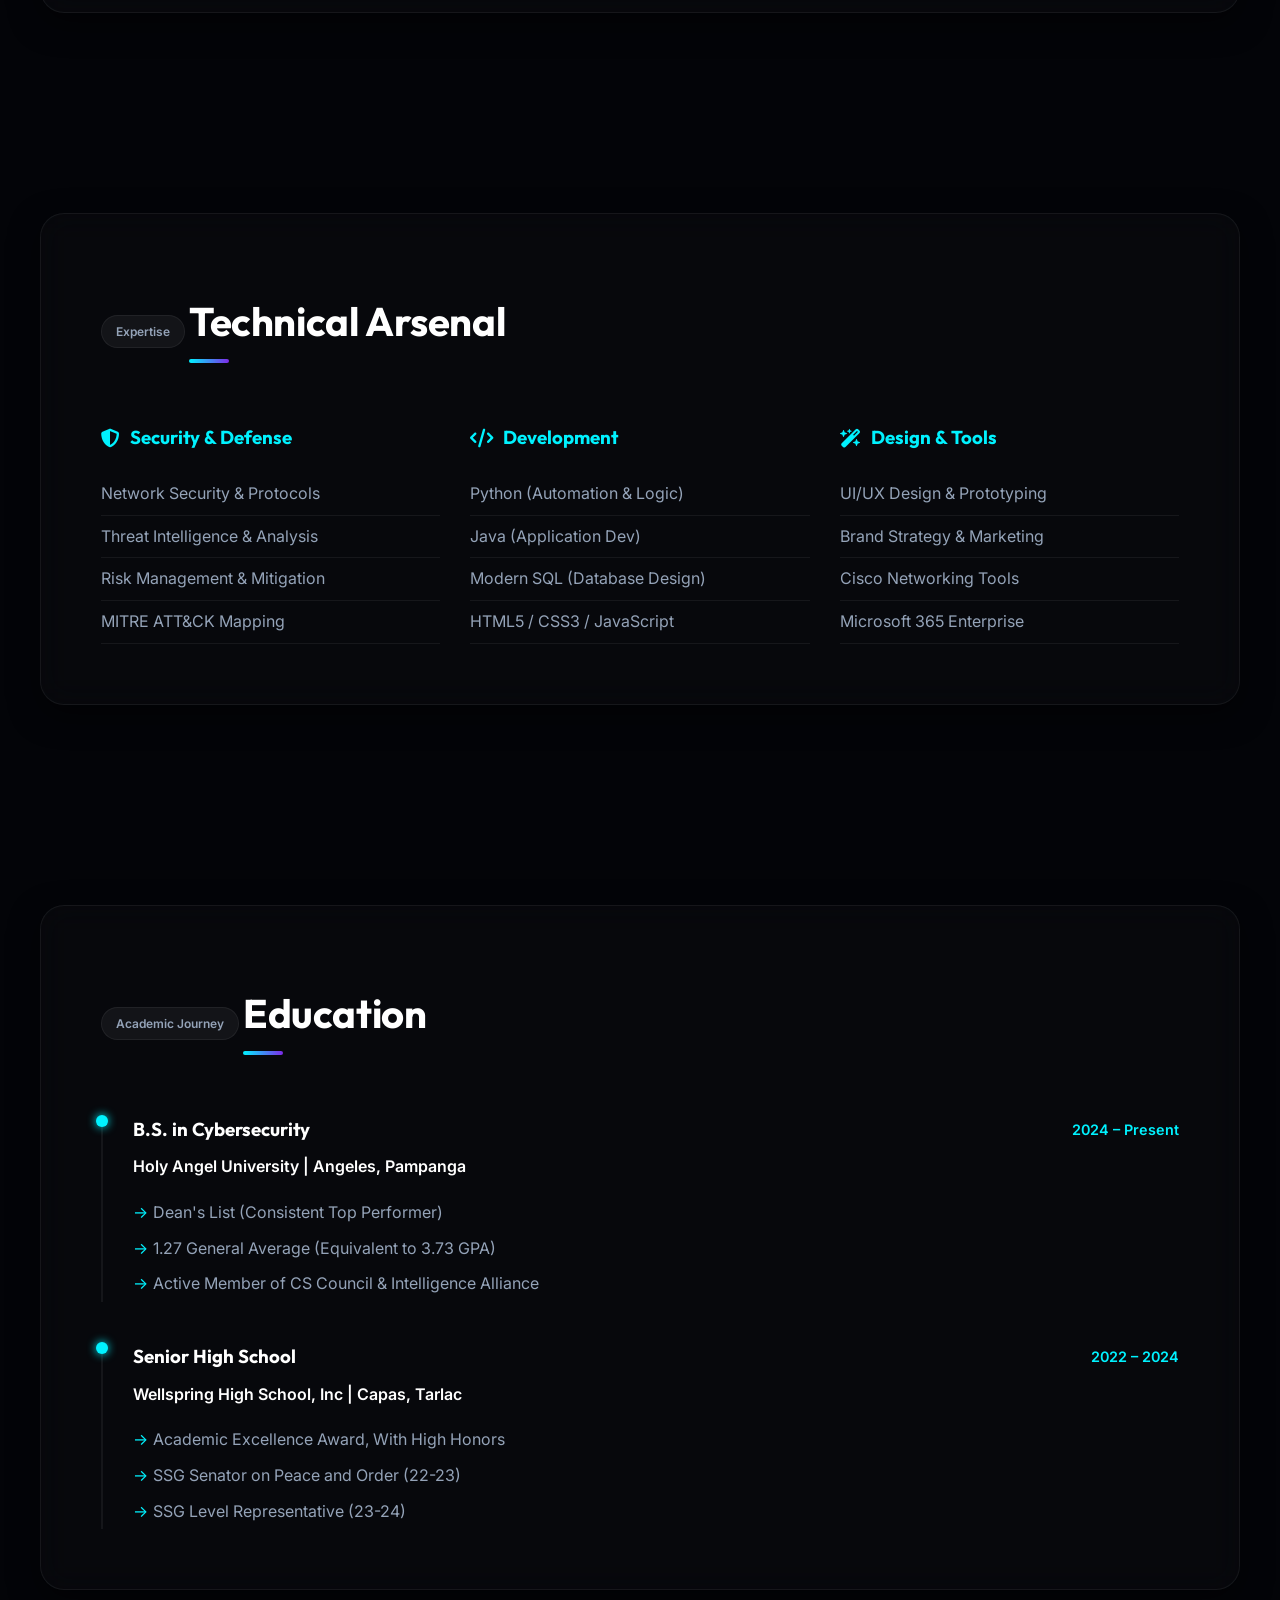
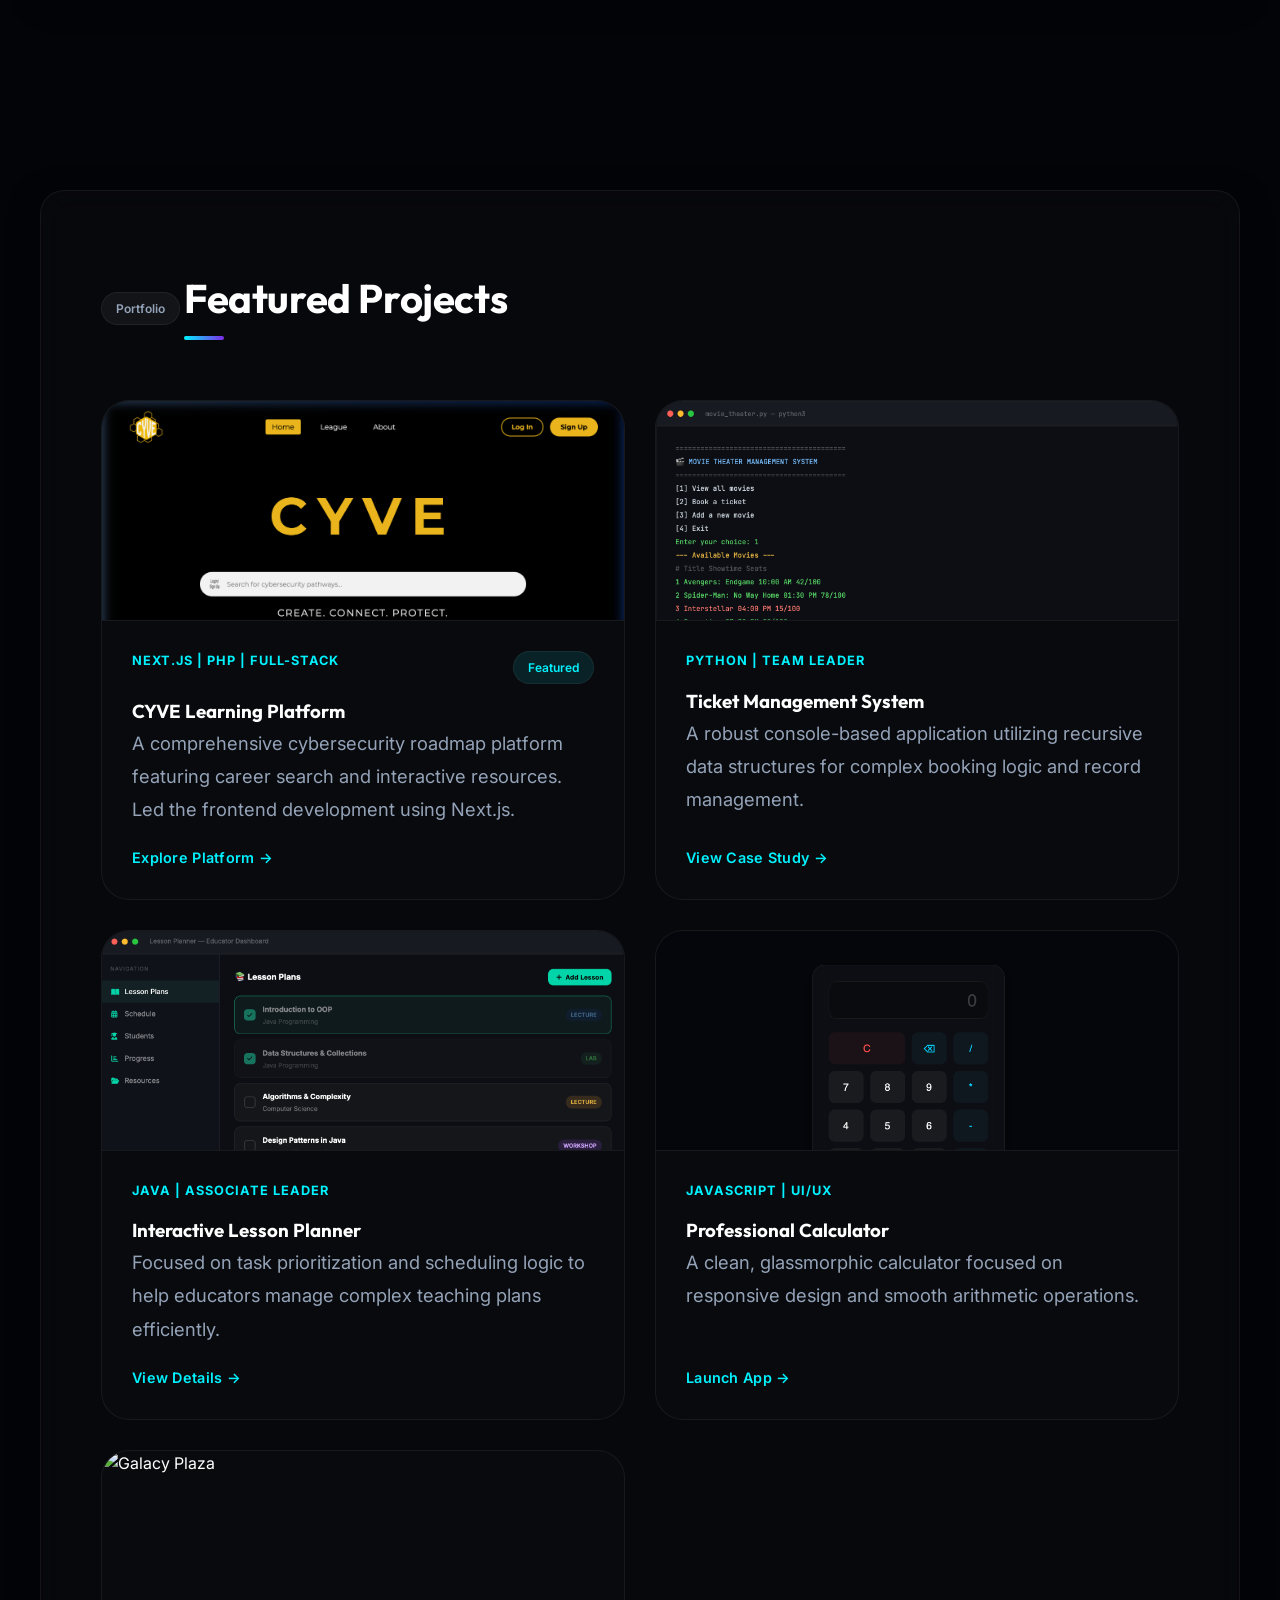
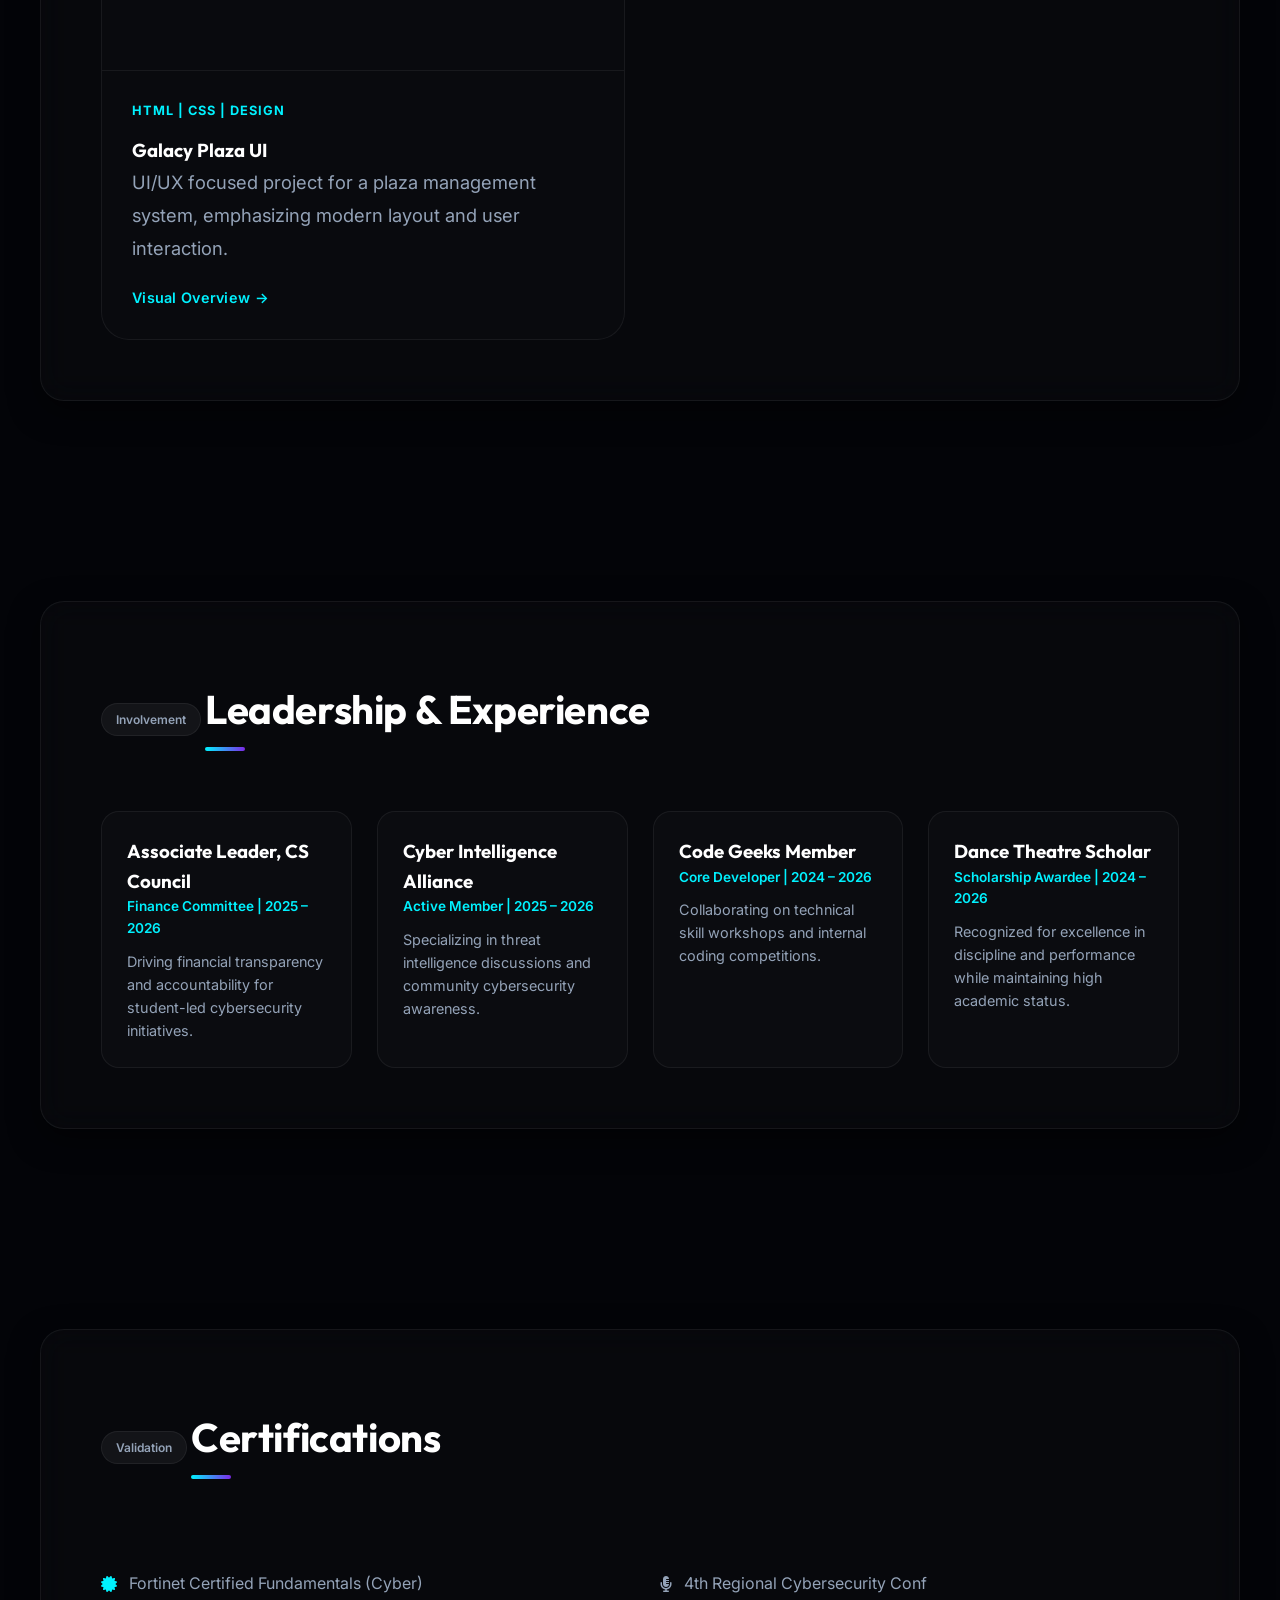
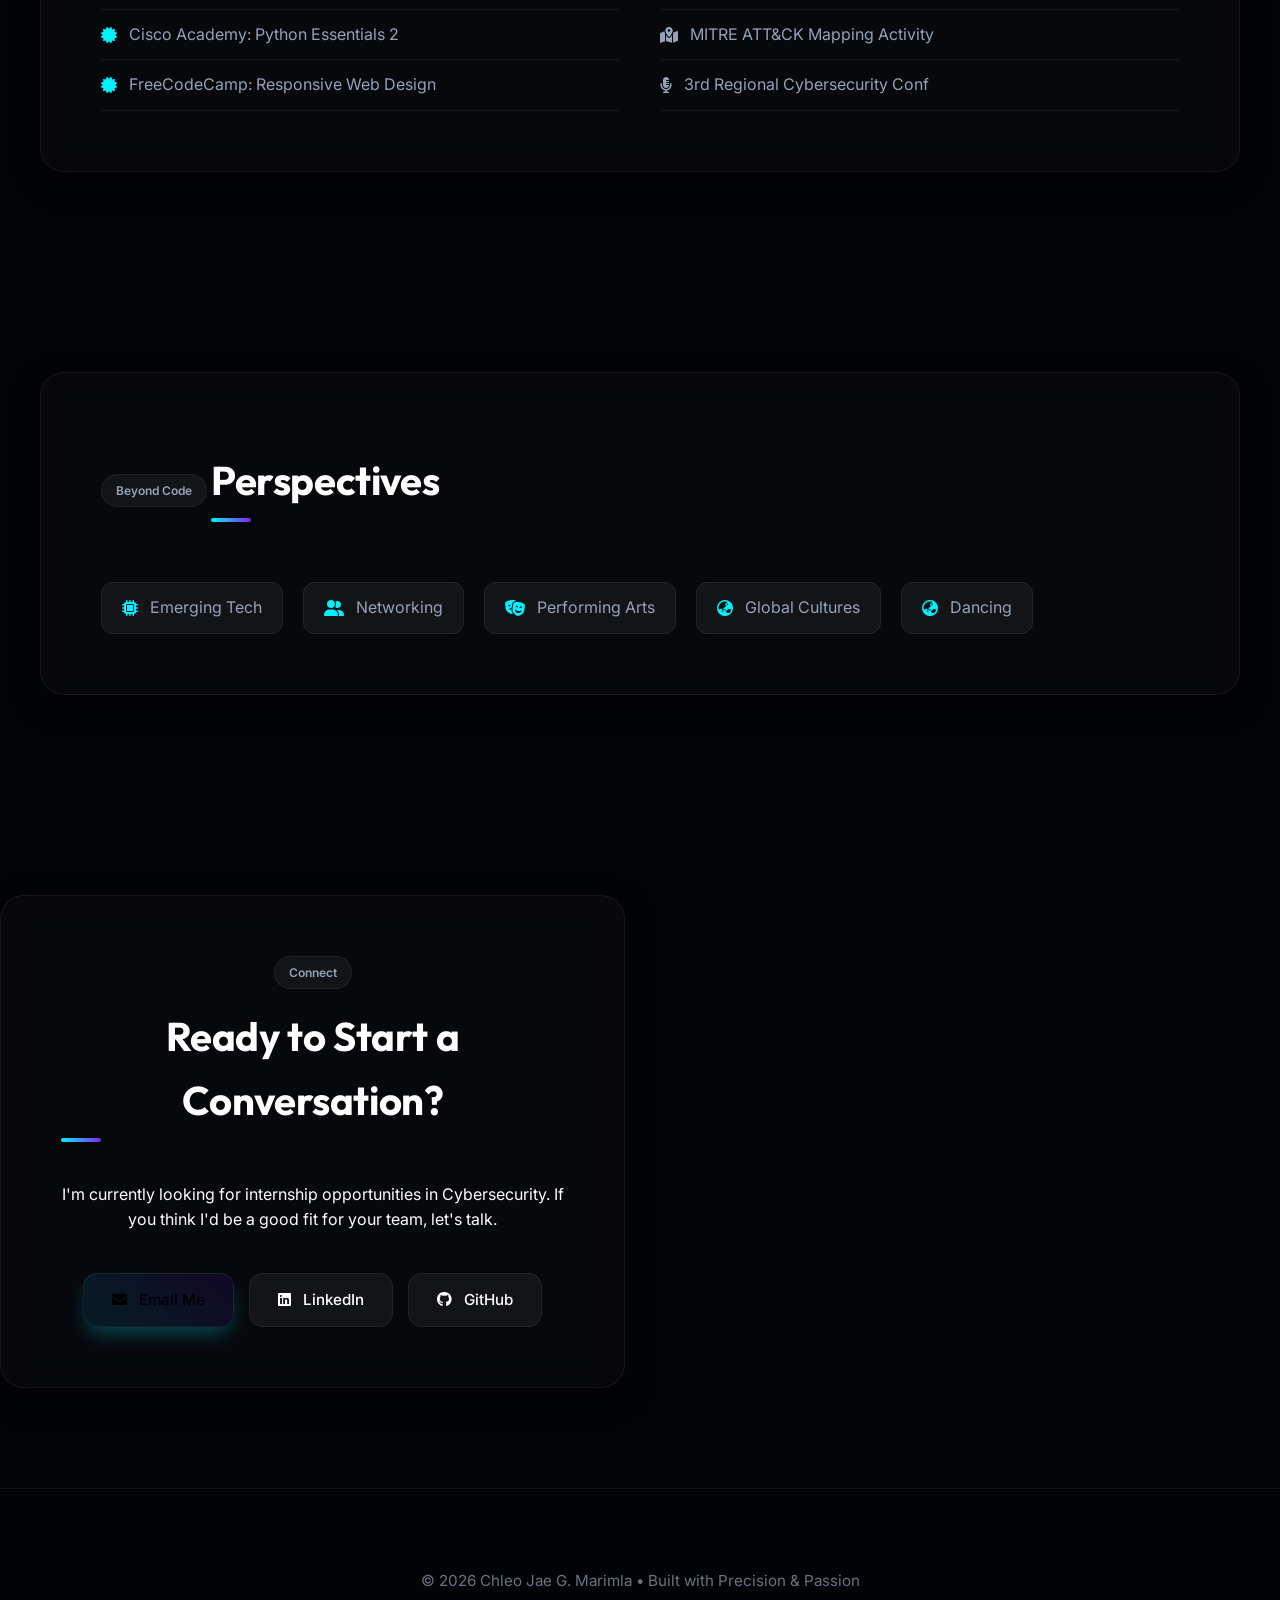
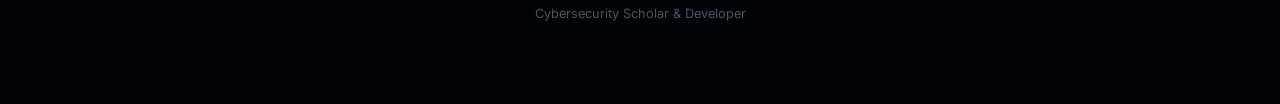
==== commit 1aa2342a: "Complete portfolio design overhaul with professional UI/UX" ====
--- a/index.html
+++ b/index.html
@@ -36,13 +36,14 @@
             <div class="container">
                 <div class="hero-layout">
                     <div class="hero-content">
-                        <span class="hero-tag">👋 Hello, I'm</span>
+                        <span class="hero-tag"><i class="fas fa-shield-halved"></i> Cybersecurity Scholar</span>
                         <h1>Chleo Jae G. Marimla</h1>
-                        <p>Cybersecurity Student &amp; Aspiring Security Professional</p>
+                        <p>Specializing in cybersecurity, system defense, and building secure, user-centric software
+                            solutions with a foundation in robust logic.</p>
                         <div class="hero-cta">
                             <a href="#contact" class="redirect-btn">Get In Touch</a>
                             <a href="https://github.com/cjmarimla1256-ai" target="_blank"
-                                class="redirect-btn secondary">View GitHub</a>
+                                class="redirect-btn secondary"><i class="fab fa-github"></i> GitHub</a>
                         </div>
                     </div>
                     <div class="hero-photo-wrap">
@@ -56,17 +57,16 @@
 
         <section id="about">
             <div class="container glass">
-                <h2>About Me</h2>
                 <div class="about-grid">
                     <div class="about-text">
-                        <p>Dedicated Cybersecurity student driven by curiosity and a commitment to continuous learning.
-                            Equipped with knowledge in programming, SQL, and system fundamentals, with a growing
-                            interest in digital security and risk management. Motivated to explore new technologies,
-                            build meaningful connections, and create secure and efficient solutions.</p>
-                        <p>I am also a passionate dancer (Non-Academic Scholar for Dance Theatre at Holy Angel
-                            University). I believe that the discipline and focus required in dance directly translate to
-                            my work in cybersecurity, helping me maintain concentration and creativity in
-                            problem-solving.</p>
+                        <span class="badge">About Me</span>
+                        <h2 style="margin-top: 15px;">A Passionate Approach to Digital Security</h2>
+                        <p style="margin-top: 20px;">Dedicated Cybersecurity student with a drive for continuous
+                            learning. Armed with a 3.7+ GPA and a growing expertise in system logic, SQL, and network
+                            fundamentals, I’m passionate about building secure and efficient digital environments.</p>
+                        <p>Beyond the terminal, I’m a scholar of dance and theatre. This creative discipline fuels my
+                            approach to problem-solving, maintaining focus and concentration even under high pressure. I
+                            believe in a secure future through both precision and creativity.</p>
                     </div>
                     <div class="about-info">
                         <div class="info-item">
@@ -75,11 +75,11 @@
                         </div>
                         <div class="info-item">
                             <i class="fas fa-phone"></i>
-                            <span>09982449597</span>
+                            <span>+63 998 244 9597</span>
                         </div>
                         <div class="info-item">
                             <i class="fas fa-location-dot"></i>
-                            <span>Capas, Tarlac</span>
+                            <span>Capas, Tarlac, PH</span>
                         </div>
                     </div>
                 </div>
@@ -88,30 +88,34 @@
 
         <section id="skills">
             <div class="container glass">
-                <h2>Technical Skills</h2>
-                <div class="skills-grid">
+                <span class="badge">Expertise</span>
+                <h2 style="margin-top: 15px;">Technical Arsenal</h2>
+                <div class="skills-grid" style="margin-top: 40px;">
                     <div class="skill-category">
-                        <h3><i class="fas fa-shield-halved"></i> Security</h3>
-                        <ul>
-                            <li>Cybersecurity Expertise</li>
-                            <li>Networking</li>
+                        <h3><i class="fas fa-shield-halved"></i> Security & Defense</h3>
+                        <ul>
+                            <li>Network Security & Protocols</li>
+                            <li>Threat Intelligence & Analysis</li>
+                            <li>Risk Management & Mitigation</li>
+                            <li>MITRE ATT&CK Mapping</li>
                         </ul>
                     </div>
                     <div class="skill-category">
-                        <h3><i class="fas fa-code"></i> Programming</h3>
-                        <ul>
-                            <li>Python</li>
-                            <li>Java</li>
-                            <li>SQL</li>
-                            <li>HTML/CSS</li>
+                        <h3><i class="fas fa-code"></i> Development</h3>
+                        <ul>
+                            <li>Python (Automation & Logic)</li>
+                            <li>Java (Application Dev)</li>
+                            <li>Modern SQL (Database Design)</li>
+                            <li>HTML5 / CSS3 / JavaScript</li>
                         </ul>
                     </div>
                     <div class="skill-category">
-                        <h3><i class="fas fa-pen-nib"></i> Design & Others</h3>
-                        <ul>
-                            <li>UI and UX Design</li>
-                            <li>Microsoft Applications</li>
-                            <li>Online Marketing</li>
+                        <h3><i class="fas fa-wand-magic-sparkles"></i> Design & Tools</h3>
+                        <ul>
+                            <li>UI/UX Design & Prototyping</li>
+                            <li>Brand Strategy & Marketing</li>
+                            <li>Cisco Networking Tools</li>
+                            <li>Microsoft 365 Enterprise</li>
                         </ul>
                     </div>
                 </div>
@@ -120,29 +124,31 @@
 
         <section id="education">
             <div class="container glass">
-                <h2>Education</h2>
-                <div class="timeline">
+                <span class="badge">Academic Journey</span>
+                <h2 style="margin-top: 15px;">Education</h2>
+                <div class="timeline" style="margin-top: 40px;">
                     <div class="timeline-item">
                         <div class="timeline-header">
-                            <h3>Bachelor of Science in Cybersecurity</h3>
-                            <span class="date">04/2024 – Present</span>
+                            <h3>B.S. in Cybersecurity</h3>
+                            <span class="date">2024 – Present</span>
                         </div>
                         <p class="institution">Holy Angel University | Angeles, Pampanga</p>
                         <ul class="achievements">
-                            <li>Dean's List (1st & 2nd Sem, 1st Year | 1st Sem, 2nd Year)</li>
+                            <li>Dean's List (Consistent Top Performer)</li>
                             <li>1.27 General Average (Equivalent to 3.73 GPA)</li>
+                            <li>Active Member of CS Council & Intelligence Alliance</li>
                         </ul>
                     </div>
                     <div class="timeline-item">
                         <div class="timeline-header">
                             <h3>Senior High School</h3>
-                            <span class="date">06/2022 – 04/2024</span>
+                            <span class="date">2022 – 2024</span>
                         </div>
                         <p class="institution">Wellspring High School, Inc | Capas, Tarlac</p>
                         <ul class="achievements">
                             <li>Academic Excellence Award, With High Honors</li>
-                            <li>Senator on Peace and Order, Supreme Student Government (22-23)</li>
-                            <li>Grade 12 Level Representative, SSG (23-24)</li>
+                            <li>SSG Senator on Peace and Order (22-23)</li>
+                            <li>SSG Level Representative (23-24)</li>
                         </ul>
                     </div>
                 </div>
@@ -151,132 +157,109 @@
 
         <section id="projects">
             <div class="container glass">
-                <h2>Key Projects</h2>
-                <div class="project-cards">
-                    <div class="project-card">
-                        <div class="project-img">
-                            <img src="images/movie.jpg" alt="Movie Theater Preview">
-                        </div>
-                        <div class="project-content">
-                            <h3>Movie Theater Ticket Management System</h3>
-                            <p class="project-lang">Python | Team Leader</p>
-                            <ul>
-                                <li>Led a team in designing a console-based management system.</li>
-                                <li>Implemented core functionalities for movie listing, showtime selection, and ticket
-                                    booking.</li>
-                                <li>Utilized advanced data structures recursively to manage user records.</li>
-                            </ul>
-                            <a href="movie-theater.html" target="_blank" class="project-link">View Project →</a>
-                        </div>
-                    </div>
-                    <div class="project-card">
-                        <div class="project-img">
-                            <img src="images/lesson_planner.jpg" alt="Interactive Lesson Planner Preview"
-                                class="img-center">
-                        </div>
-                        <div class="project-content">
-                            <h3>Interactive Lesson Planner for Educators</h3>
-                            <p class="project-lang">Java | Associate Leader</p>
-                            <ul>
-                                <li>Collaborated with teams to align goals and ensure project success.</li>
-                                <li>Managed multiple high-priority tasks while maintaining strict deadlines.</li>
-                                <li>Resolved production scheduling issues and conflicts.</li>
-                            </ul>
-                            <a href="lesson-planner.html" target="_blank" class="project-link">View Project →</a>
-                        </div>
-                    </div>
-                    <div class="project-card">
-                        <div class="project-img">
-                            <img src="images/calculator.jpg" alt="Calculator Preview">
-                        </div>
-                        <div class="project-content">
-                            <h3>Calculator</h3>
-                            <p class="project-lang">JavaScript | Solo Project</p>
-                            <ul>
-                                <li>Built a fully functional responsive calculator with a clean UI.</li>
-                                <li>Supports basic arithmetic operations, percentage, and delete functions.</li>
-                                <li>Styled with glassmorphism design matching the portfolio theme.</li>
-                            </ul>
-                            <a href="calculator.html" target="_blank" class="project-link">View Project →</a>
-                        </div>
-                    </div>
-                    <div class="project-card">
-                        <div class="project-img">
-                            <img src="images/galacy.jpg" alt="Galacy Plaza Preview">
-                        </div>
-                        <div class="project-content">
-                            <h3>Galacy Plaza</h3>
-                            <p class="project-lang"><i class="fab fa-github"></i> HTML, CSS, Java | Member — Design
-                                Focus
-                            </p>
-                            <ul>
-                                <li>Designed and developed the UI/UX of a web-based plaza management application as part
-                                    of
-                                    an IWEB final project.</li>
-                                <li>Created responsive and visually engaging layouts using HTML and CSS to enhance user
-                                    experience.</li>
-                                <li>Collaborated with the team to integrate Java-backed functionality with a cohesive
-                                    front-end design.</li>
-                            </ul>
-                            <a href="IWEB---Final-Project-main/index.html" target="_blank" class="project-link">View
-                                Project
+                <span class="badge">Portfolio</span>
+                <h2 style="margin-top: 15px;">Featured Projects</h2>
+                <div class="project-cards" style="margin-top: 40px;">
+                    <div class="project-card">
+                        <div class="project-img">
+                            <img src="images/cyve.jpg" alt="CYVE">
+                        </div>
+                        <div class="project-content">
+                            <div style="display: flex; justify-content: space-between; align-items: flex-start;">
+                                <span class="project-lang">Next.js | PHP | Full-Stack</span>
+                                <span class="badge"
+                                    style="background: rgba(0, 242, 255, 0.1); color: var(--primary-accent);">Featured</span>
+                            </div>
+                            <h3 style="margin-top: 10px;">CYVE Learning Platform</h3>
+                            <p>A comprehensive cybersecurity roadmap platform featuring career search and interactive
+                                resources. Led the frontend development using Next.js.</p>
+                            <a href="CYVE-WEB-APP-main/index.html" target="_blank" class="project-link">Explore Platform
                                 →</a>
                         </div>
                     </div>
 
                     <div class="project-card">
                         <div class="project-img">
-                            <img src="images/cyve.jpg" alt="CYVE - Cybersecurity Learning Platform">
-                        </div>
-                        <div class="project-content">
-                            <h3>CYVE - Cybersecurity Learning Platform</h3>
-                            <p class="project-lang">Next.js, PHP, JS, CSS | Full-Stack Project</p>
-                            <ul>
-                                <li>Developed a comprehensive cybersecurity learning platform featuring career path
-                                    roadmaps
-                                    and resources.</li>
-                                <li>Implemented a robust frontend using Next.js for a modern, responsive user
-                                    experience.
-                                </li>
-                                <li>Designed an integrated landing page with career search functionality and
-                                    team-specific
-                                    career information.</li>
-                            </ul>
-                            <a href="CYVE-WEB-APP-main/index.html" target="_blank" class="project-link">View Project
-                                →</a>
-                        </div>
-                    </div>
-                </div>
-            </div>
-        </section>
-
+                            <img src="images/movie.jpg" alt="Movie Theater">
+                        </div>
+                        <div class="project-content">
+                            <span class="project-lang">Python | Team Leader</span>
+                            <h3>Ticket Management System</h3>
+                            <p>A robust console-based application utilizing recursive data structures for complex
+                                booking logic and record management.</p>
+                            <a href="movie-theater.html" target="_blank" class="project-link">View Case Study →</a>
+                        </div>
+                    </div>
+
+                    <div class="project-card">
+                        <div class="project-img">
+                            <img src="images/lesson_planner.jpg" alt="Lesson Planner">
+                        </div>
+                        <div class="project-content">
+                            <span class="project-lang">Java | Associate Leader</span>
+                            <h3>Interactive Lesson Planner</h3>
+                            <p>Focused on task prioritization and scheduling logic to help educators manage complex
+                                teaching plans efficiently.</p>
+                            <a href="lesson-planner.html" target="_blank" class="project-link">View Details →</a>
+                        </div>
+                    </div>
+
+                    <div class="project-card">
+                        <div class="project-img">
+                            <img src="images/calculator.jpg" alt="Calculator">
+                        </div>
+                        <div class="project-content">
+                            <span class="project-lang">JavaScript | UI/UX</span>
+                            <h3>Professional Calculator</h3>
+                            <p>A clean, glassmorphic calculator focused on responsive design and smooth arithmetic
+                                operations.</p>
+                            <a href="calculator.html" target="_blank" class="project-link">Launch App →</a>
+                        </div>
+                    </div>
+
+                    <div class="project-card">
+                        <div class="project-img">
+                            <img src="images/galacy.jpg" alt="Galacy Plaza">
+                        </div>
+                        <div class="project-content">
+                            <span class="project-lang">HTML | CSS | Design</span>
+                            <h3>Galacy Plaza UI</h3>
+                            <p>UI/UX focused project for a plaza management system, emphasizing modern layout and user
+                                interaction.</p>
+                            <a href="IWEB---Final-Project-main/index.html" target="_blank" class="project-link">Visual
+                                Overview →</a>
+                        </div>
+                    </div>
+                </div>
+            </div>
+        </section>
 
         <section id="experience">
             <div class="container glass">
-                <h2>Leadership & Involvement</h2>
-                <div class="exp-grid">
+                <span class="badge">Involvement</span>
+                <h2 style="margin-top: 15px;">Leadership & Experience</h2>
+                <div class="exp-grid" style="margin-top: 40px;">
                     <div class="exp-item">
                         <h3>Associate Leader, CS Council</h3>
                         <p class="role-desc">Finance Committee | 2025 – 2026</p>
-                        <p>Supported financial planning, budget monitoring, and fund allocation for student initiatives,
-                            ensuring transparency and accountability.</p>
+                        <p>Driving financial transparency and accountability for student-led cybersecurity initiatives.
+                        </p>
                     </div>
                     <div class="exp-item">
-                        <h3>Cybersecurity Intelligence Alliance</h3>
-                        <p class="role-desc">Member | 2025 – 2026</p>
-                        <p>Engaged in cybersecurity discussions, awareness campaigns, and threat intelligence
-                            activities.</p>
+                        <h3>Cyber Intelligence Alliance</h3>
+                        <p class="role-desc">Active Member | 2025 – 2026</p>
+                        <p>Specializing in threat intelligence discussions and community cybersecurity awareness.</p>
                     </div>
                     <div class="exp-item">
-                        <h3>Code Geeks</h3>
-                        <p class="role-desc">Member | 2024 – 2026</p>
-                        <p>Collaborative coding activities and technical skill development initiatives.</p>
+                        <h3>Code Geeks Member</h3>
+                        <p class="role-desc">Core Developer | 2024 – 2026</p>
+                        <p>Collaborating on technical skill workshops and internal coding competitions.</p>
                     </div>
                     <div class="exp-item">
-                        <h3>Non-Academic Scholar</h3>
-                        <p class="role-desc">Dance Theatre | 2024 – 2026</p>
-                        <p>Awarded for excellence and discipline in performance arts alongside academic
-                            responsibilities.</p>
+                        <h3>Dance Theatre Scholar</h3>
+                        <p class="role-desc">Scholarship Awardee | 2024 – 2026</p>
+                        <p>Recognized for excellence in discipline and performance while maintaining high academic
+                            status.</p>
                     </div>
                 </div>
             </div>
@@ -284,22 +267,21 @@
 
         <section id="certifications">
             <div class="container glass">
-                <h2>Certifications & Conferences</h2>
-                <div class="grid-2-col">
+                <span class="badge">Validation</span>
+                <h2 style="margin-top: 15px;">Certifications</h2>
+                <div class="grid-2-col" style="margin-top: 40px;">
                     <div class="cert-list">
-                        <h3>Certifications</h3>
-                        <ul>
-                            <li><i class="fas fa-award"></i> Fortinet Certified Fundamentals in Cybersecurity</li>
-                            <li><i class="fas fa-award"></i> Cisco Networking Academy - Python Essentials 2</li>
-                            <li><i class="fas fa-award"></i> FreeCodeCamp - Responsive Web Design</li>
+                        <ul>
+                            <li><i class="fas fa-certificate"></i> Fortinet Certified Fundamentals (Cyber)</li>
+                            <li><i class="fas fa-certificate"></i> Cisco Academy: Python Essentials 2</li>
+                            <li><i class="fas fa-certificate"></i> FreeCodeCamp: Responsive Web Design</li>
                         </ul>
                     </div>
                     <div class="conf-list">
-                        <h3>Conferences & Workshops</h3>
-                        <ul>
-                            <li>4th Regional Cybersecurity Conference (10/2025)</li>
-                            <li>MITRE ATT&CK Mapping Activity (08/2025)</li>
-                            <li>3rd Regional Cybersecurity Conference (02/2025)</li>
+                        <ul>
+                            <li><i class="fas fa-microphone-lines"></i> 4th Regional Cybersecurity Conf</li>
+                            <li><i class="fas fa-map-location-dot"></i> MITRE ATT&CK Mapping Activity</li>
+                            <li><i class="fas fa-microphone-lines"></i> 3rd Regional Cybersecurity Conf</li>
                         </ul>
                     </div>
                 </div>
@@ -310,44 +292,49 @@
 
         <section id="interests">
             <div class="container glass">
-                <h2>Interests</h2>
-                <div class="interests-grid">
-                    <div class="interest-item">
-                        <i class="fas fa-globe"></i>
-                        <p>Learning Different Cultures</p>
-                    </div>
-                    <div class="interest-item">
-                        <i class="fas fa-microphone"></i>
-                        <p>Singing</p>
-                    </div>
-                    <div class="interest-item">
-                        <i class="fas fa-users"></i>
-                        <p>Attending Networking Events</p>
-                    </div>
-                    <div class="interest-item">
-                        <i class="fas fa-person-walking-dashed-line-arrow-right"></i>
+                <span class="badge">Beyond Code</span>
+                <h2 style="margin-top: 15px;">Perspectives</h2>
+                <div class="interests-grid" style="margin-top: 40px;">
+                    <div class="interest-item">
+                        <i class="fas fa-microchip"></i>
+                        <p>Emerging Tech</p>
+                    </div>
+                    <div class="interest-item">
+                        <i class="fas fa-user-group"></i>
+                        <p>Networking</p>
+                    </div>
+                    <div class="interest-item">
+                        <i class="fas fa-masks-theater"></i>
+                        <p>Performing Arts</p>
+                    </div>
+                    <div class="interest-item">
+                        <i class="fas fa-earth-asia"></i>
+                        <p>Global Cultures</p>
+                    </div>
+                    <div class="interest-item">
+                        <i class="fas fa-earth-asia"></i>
                         <p>Dancing</p>
                     </div>
-                    <div class="interest-item">
-                        <i class="fas fa-hand-holding-heart"></i>
-                        <p>Volunteering</p>
-                    </div>
                 </div>
             </div>
         </section>
 
         <section id="contact">
             <div class="container glass">
-                <h2>Contact Me</h2>
-                <p>Interested in collaborating or just want to say hi? Reach out to me at:</p>
-                <div class="contact-info">
-                    <a href="mailto:cjmarimla1256@gmail.com" class="redirect-btn"><i class="fas fa-envelope"></i> Email
-                        me</a>
-                    <a href="callto:+639982449597" class="redirect-btn"><i class="fas fa-phone"></i> Call me</a>
-                    <a href="https://www.linkedin.com/in/chleo-jae-marimla-6333a129b/" target="_blank"
-                        class="redirect-btn"><i class="fab fa-linkedin"></i> LinkedIn</a>
-                    <a href="https://github.com/cjmarimla1256-ai" target="_blank" class="redirect-btn"><i
-                            class="fab fa-github"></i> GitHub</a>
+                <div style="text-align: center;">
+                    <span class="badge">Connect</span>
+                    <h2 style="margin-top: 15px;">Ready to Start a Conversation?</h2>
+                    <p style="margin: 20px auto 40px; max-width: 600px;">I'm currently looking for internship
+                        opportunities in Cybersecurity. If you think I'd be a good fit for your team, let's talk.</p>
+
+                    <div class="contact-info" style="justify-content: center;">
+                        <a href="mailto:cjmarimla1256@gmail.com" class="redirect-btn"><i class="fas fa-envelope"></i>
+                            Email Me</a>
+                        <a href="https://www.linkedin.com/in/chleo-jae-marimla-6333a129b/" target="_blank"
+                            class="redirect-btn secondary"><i class="fab fa-linkedin"></i> LinkedIn</a>
+                        <a href="https://github.com/cjmarimla1256-ai" target="_blank" class="redirect-btn secondary"><i
+                                class="fab fa-github"></i> GitHub</a>
+                    </div>
                 </div>
             </div>
         </section>
@@ -355,7 +342,8 @@
 
     <footer>
         <div class="container">
-            <p>&copy; 2026 Chleo Jaemarimla. All rights reserved. &bull; Cybersecurity Portfolio</p>
+            <p>&copy; 2026 Chleo Jae G. Marimla &bull; Built with Precision & Passion</p>
+            <p style="font-size: 0.8rem; margin-top: 10px; opacity: 0.5;">Cybersecurity Scholar & Developer</p>
         </div>
     </footer>
 </body>
--- a/css/styles.css
+++ b/css/styles.css
@@ -1,14 +1,17 @@
 :root {
-    --bg-color: #05060b;
-    --surface-color: rgba(255, 255, 255, 0.03);
-    --glass-border: rgba(255, 255, 255, 0.08);
-    --primary-accent: #00d4ff;
-    --secondary-accent: #7000ff;
+    --bg-color: #030408;
+    --surface-color: rgba(255, 255, 255, 0.02);
+    --glass-border: rgba(255, 255, 255, 0.06);
+    --primary-accent: #00f2ff;
+    --secondary-accent: #7d2ae8;
+    --accent-glow: rgba(0, 242, 255, 0.2);
     --text-primary: #ffffff;
-    --text-secondary: #a0a0b0;
+    --text-secondary: #94a3b8;
     --nav-height: 80px;
-    --container-width: 1100px;
-    --transition: all 0.4s cubic-bezier(0.16, 1, 0.3, 1);
+    --container-width: 1200px;
+    --transition: all 0.5s cubic-bezier(0.16, 1, 0.3, 1);
+    --font-heading: 'Outfit', sans-serif;
+    --font-body: 'Inter', sans-serif;
 }
 
 * {
@@ -157,56 +160,67 @@
     justify-content: center;
     position: relative;
     padding-top: var(--nav-height);
+    background: radial-gradient(circle at 50% 50%, rgba(30, 20, 50, 0.4) 0%, transparent 70%);
 }
 
 #hero::before {
     content: '';
     position: absolute;
-    top: -20%;
-    left: -10%;
-    width: 40%;
-    height: 60%;
-    background: radial-gradient(circle, rgba(0, 212, 255, 0.08) 0%, transparent 70%);
-    filter: blur(60px);
+    top: 10%;
+    left: 10%;
+    width: 300px;
+    height: 300px;
+    background: var(--primary-accent);
+    filter: blur(150px);
+    opacity: 0.1;
     z-index: -1;
+    animation: float 6s infinite ease-in-out;
 }
 
 #hero::after {
     content: '';
     position: absolute;
-    bottom: -10%;
-    right: -10%;
-    width: 40%;
-    height: 60%;
-    background: radial-gradient(circle, rgba(112, 0, 255, 0.08) 0%, transparent 70%);
-    filter: blur(60px);
+    bottom: 10%;
+    right: 10%;
+    width: 300px;
+    height: 300px;
+    background: var(--secondary-accent);
+    filter: blur(150px);
+    opacity: 0.1;
     z-index: -1;
-}
-
-/* Two-column hero layout */
+    animation: float 8s infinite ease-in-out reverse;
+}
+
 .hero-layout {
     display: grid;
-    grid-template-columns: 1fr auto;
-    align-items: center;
-    gap: 60px;
+    grid-template-columns: 1.2fr 1fr;
+    align-items: center;
+    gap: 80px;
 }
 
 .hero-tag {
-    display: inline-block;
-    font-size: 1rem;
+    display: inline-flex;
+    align-items: center;
+    gap: 8px;
+    font-size: 0.9rem;
     color: var(--primary-accent);
     font-weight: 600;
-    letter-spacing: 0.05em;
-    margin-bottom: 16px;
+    letter-spacing: 0.1em;
+    text-transform: uppercase;
+    margin-bottom: 24px;
+    background: rgba(0, 242, 255, 0.1);
+    padding: 8px 16px;
+    border-radius: 50px;
+    border: 1px solid rgba(0, 242, 255, 0.2);
     animation: fadeInUp 0.8s ease-out backwards;
 }
 
 #hero h1 {
-    font-size: clamp(3rem, 8vw, 5.5rem);
-    margin-bottom: 18px;
-    line-height: 1.05;
-    letter-spacing: -0.03em;
-    background: linear-gradient(to bottom, #ffffff 30%, #a0a0b0 100%);
+    font-size: clamp(3.5rem, 10vw, 6rem);
+    margin-bottom: 24px;
+    line-height: 1;
+    letter-spacing: -0.04em;
+    background: linear-gradient(to bottom, #ffffff 40%, #94a3b8 100%);
     -webkit-background-clip: text;
     background-clip: text;
     -webkit-text-fill-color: transparent;
@@ -214,51 +228,68 @@
 }
 
 #hero p {
-    font-size: 1.1rem;
-    color: var(--text-secondary);
-    font-weight: 500;
-    letter-spacing: 0.01em;
+    font-size: 1.25rem;
+    color: var(--text-secondary);
+    font-weight: 400;
+    line-height: 1.6;
+    margin-bottom: 48px;
     animation: fadeInUp 1s ease-out 0.2s backwards;
-    max-width: 480px;
-}
-
-/* Profile photo */
+    max-width: 540px;
+}
+
 .hero-photo-wrap {
     position: relative;
-    flex-shrink: 0;
+    width: 380px;
+    height: 380px;
+    margin: 0 auto;
     animation: fadeInUp 1s ease-out 0.3s backwards;
 }
 
 .hero-photo-glow {
     position: absolute;
-    inset: -12px;
-    border-radius: 50%;
-    background: conic-gradient(from 0deg,
-            var(--primary-accent),
-            var(--secondary-accent),
-            var(--primary-accent));
-    animation: spinGlow 4s linear infinite;
+    inset: -10px;
+    border-radius: 38% 62% 63% 37% / 41% 44% 56% 59%;
+    background: linear-gradient(45deg, var(--primary-accent), var(--secondary-accent));
+    animation: morph 8s ease-in-out infinite;
     z-index: 0;
-    opacity: 0.7;
-    filter: blur(2px);
-}
-
-@keyframes spinGlow {
-    to {
-        transform: rotate(360deg);
+    opacity: 0.6;
+    filter: blur(8px);
+}
+
+@keyframes morph {
+
+    0%,
+    100% {
+        border-radius: 38% 62% 63% 37% / 41% 44% 56% 59%;
+    }
+
+    50% {
+        border-radius: 60% 40% 30% 70% / 60% 30% 70% 40%;
     }
 }
 
 .hero-photo {
     position: relative;
     z-index: 1;
-    width: 280px;
-    height: 280px;
+    width: 100%;
+    height: 100%;
     object-fit: cover;
-    object-position: top center;
-    border-radius: 50%;
+    object-position: top;
+    border-radius: 38% 62% 63% 37% / 41% 44% 56% 59%;
     border: 4px solid var(--bg-color);
-    display: block;
+    animation: morph 8s ease-in-out infinite;
+}
+
+@keyframes float {
+
+    0%,
+    100% {
+        transform: translateY(0);
+    }
+
+    50% {
+        transform: translateY(-20px);
+    }
 }
 
 @media (max-width: 768px) {
@@ -834,4 +865,113 @@
         flex-direction: column;
         padding: 0 40px;
     }
-}+}
+/* --- Enhanced Project Cards --- */
+.project-card {
+    position: relative;
+    background: rgba(255, 255, 255, 0.01);
+    border: 1px solid var(--glass-border);
+    border-radius: 28px;
+    overflow: hidden;
+    transition: var(--transition);
+}
+
+.project-card::after {
+    content: '';
+    position: absolute;
+    inset: 0;
+    border-radius: 28px;
+    padding: 1px;
+    background: linear-gradient(135deg, rgba(255,255,255,0.1), transparent 50%, rgba(0, 242, 255, 0.1));
+    -webkit-mask: linear-gradient(#fff 0 0) content-box, linear-gradient(#fff 0 0);
+    -webkit-mask-composite: xor;
+    mask-composite: exclude;
+    opacity: 0;
+    transition: var(--transition);
+}
+
+.project-card:hover {
+    transform: translateY(-12px);
+    background: rgba(255, 255, 255, 0.03);
+    border-color: rgba(0, 242, 255, 0.2);
+}
+
+.project-card:hover::after {
+    opacity: 1;
+}
+
+/* --- Badge / Tag System --- */
+.badge {
+    display: inline-flex;
+    align-items: center;
+    gap: 6px;
+    padding: 6px 14px;
+    border-radius: 50px;
+    background: rgba(255, 255, 255, 0.05);
+    border: 1px solid var(--glass-border);
+    font-size: 0.75rem;
+    font-weight: 600;
+    color: var(--text-secondary);
+    transition: var(--transition);
+}
+
+.badge:hover {
+    background: rgba(0, 242, 255, 0.1);
+    color: var(--primary-accent);
+    border-color: rgba(0, 242, 255, 0.2);
+}
+
+/* --- Responsive Scroll Mask --- */
+.scroll-mask {
+    position: relative;
+}
+
+.scroll-mask::after {
+    content: '';
+    position: absolute;
+    bottom: 0;
+    left: 0;
+    width: 100%;
+    height: 100px;
+    background: linear-gradient(to top, var(--bg-color), transparent);
+    pointer-events: none;
+}
+
+/* --- Button Refinement --- */
+.redirect-btn {
+    display: inline-flex;
+    align-items: center;
+    gap: 12px;
+    padding: 16px 32px;
+    border-radius: 16px;
+    font-weight: 600;
+    font-size: 1rem;
+    text-decoration: none;
+    transition: var(--transition);
+    background: linear-gradient(135deg, var(--primary-accent), var(--secondary-accent));
+    color: #000 !important;
+    box-shadow: 0 10px 20px -5px rgba(0, 242, 255, 0.3);
+}
+
+.redirect-btn:hover {
+    transform: translateY(-4px) scale(1.02);
+    box-shadow: 0 20px 40px -10px rgba(0, 242, 255, 0.4);
+}
+
+.redirect-btn.secondary {
+    background: rgba(255, 255, 255, 0.05) !important;
+    border: 1px solid var(--glass-border) !important;
+    color: var(--text-primary) !important;
+    box-shadow: none;
+}
+
+.redirect-btn.secondary:hover {
+    background: rgba(255, 255, 255, 0.08) !important;
+    border-color: rgba(255, 255, 255, 0.2) !important;
+}
+
+/* --- Navbar Background --- */
+.scrolled {
+    background: rgba(3, 4, 8, 0.8) !important;
+    backdrop-filter: blur(24px) !important;
+}
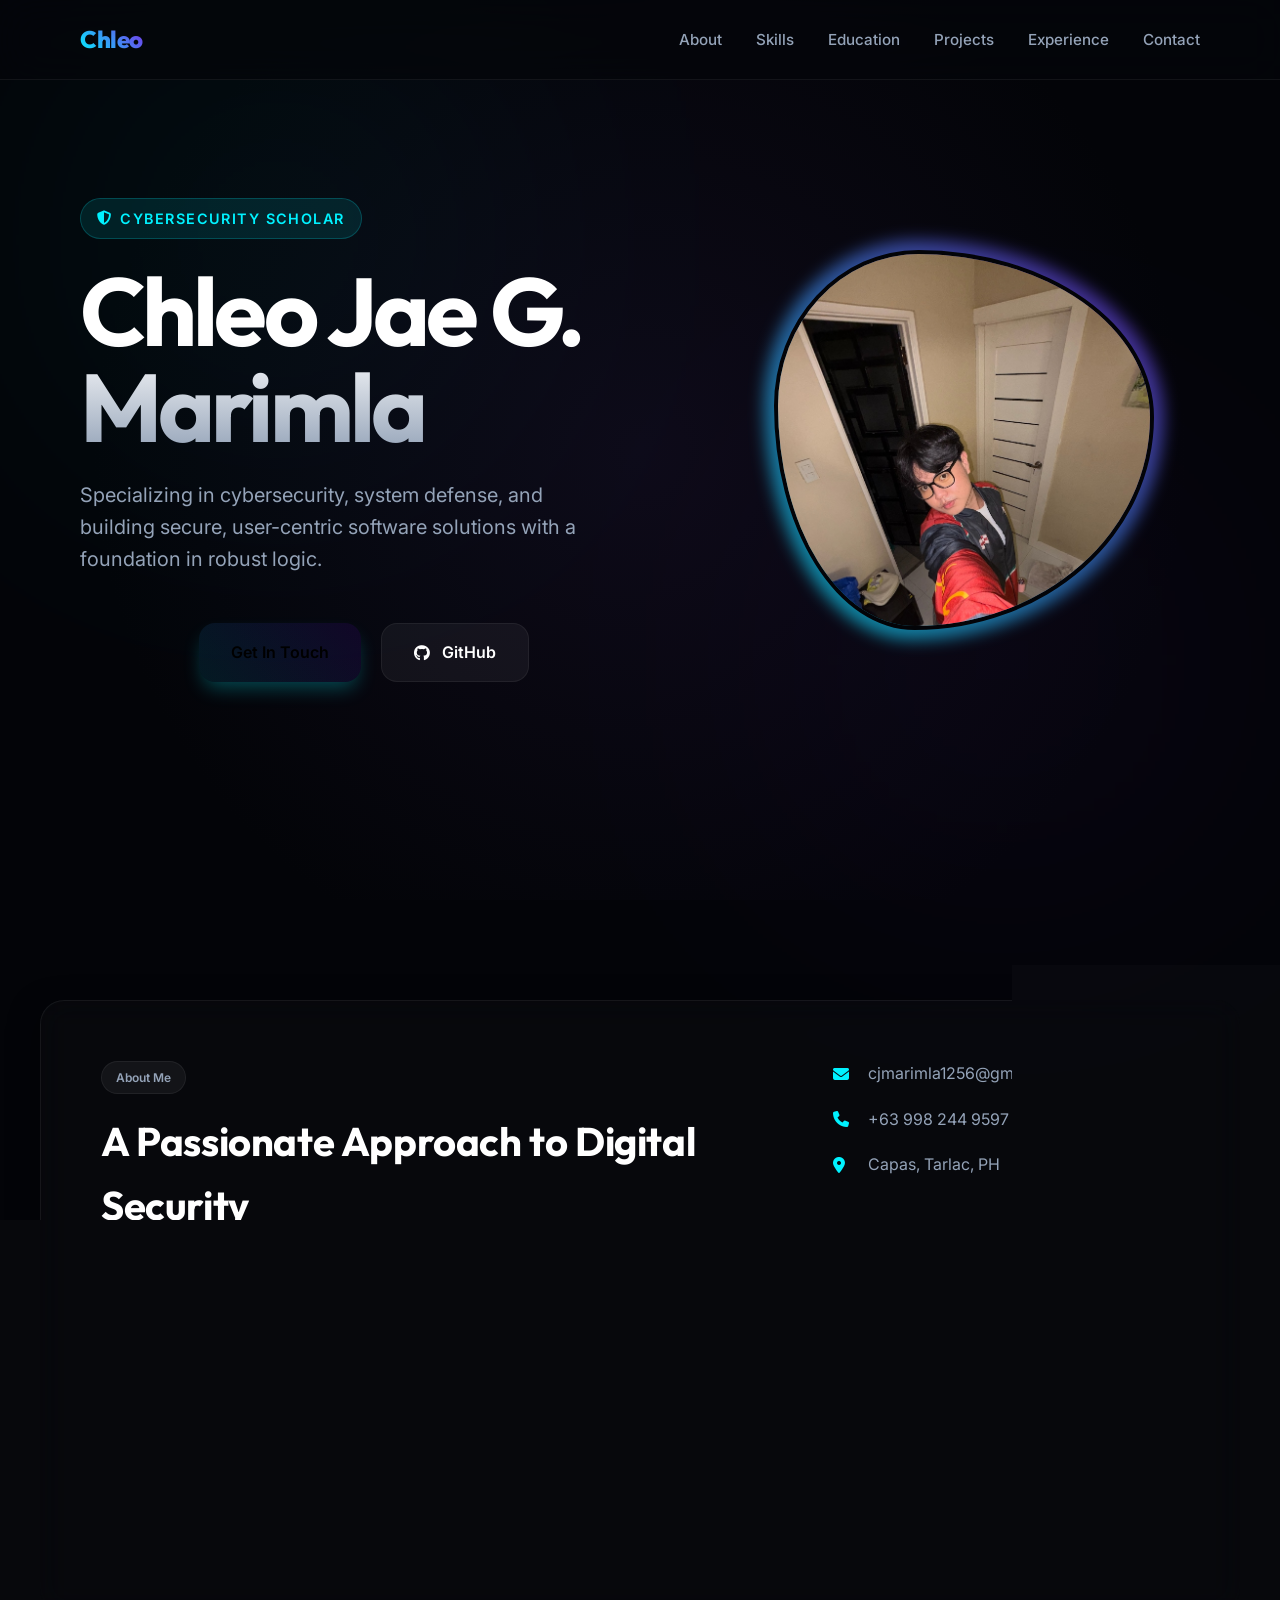
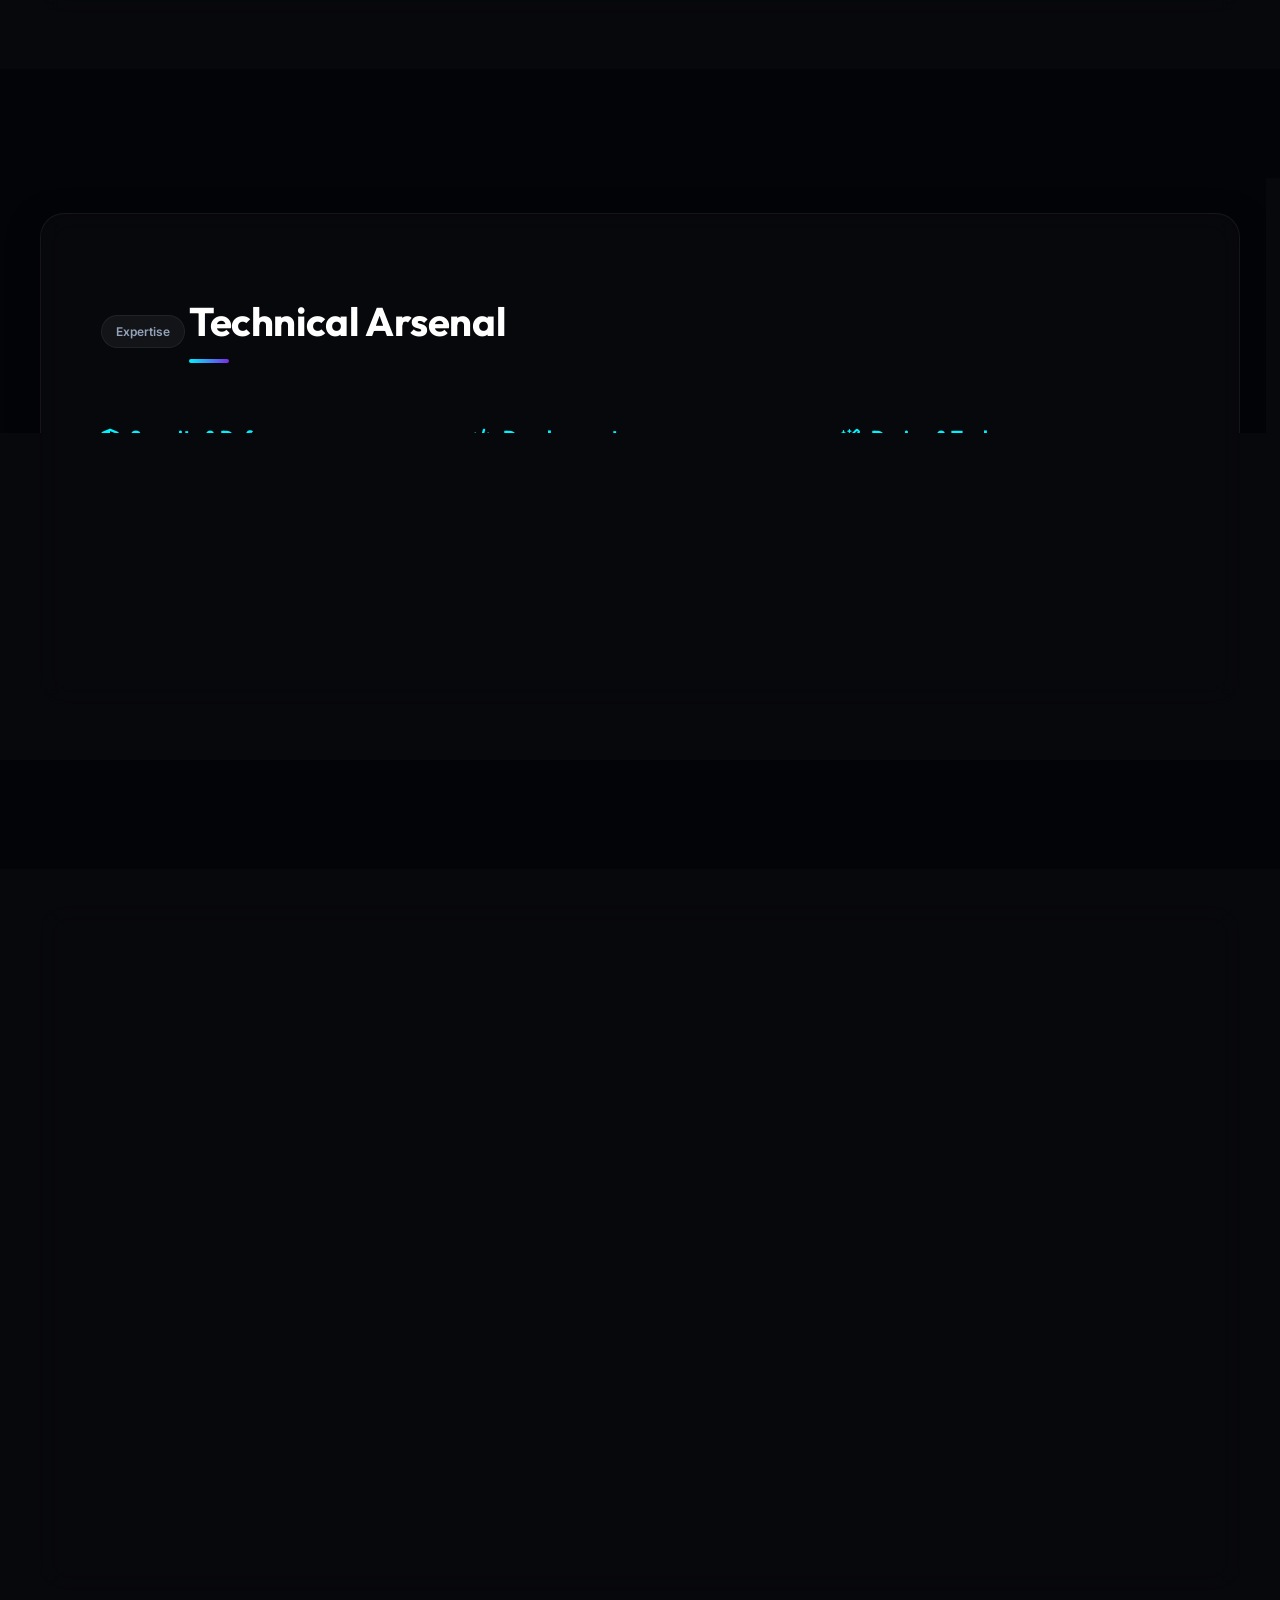
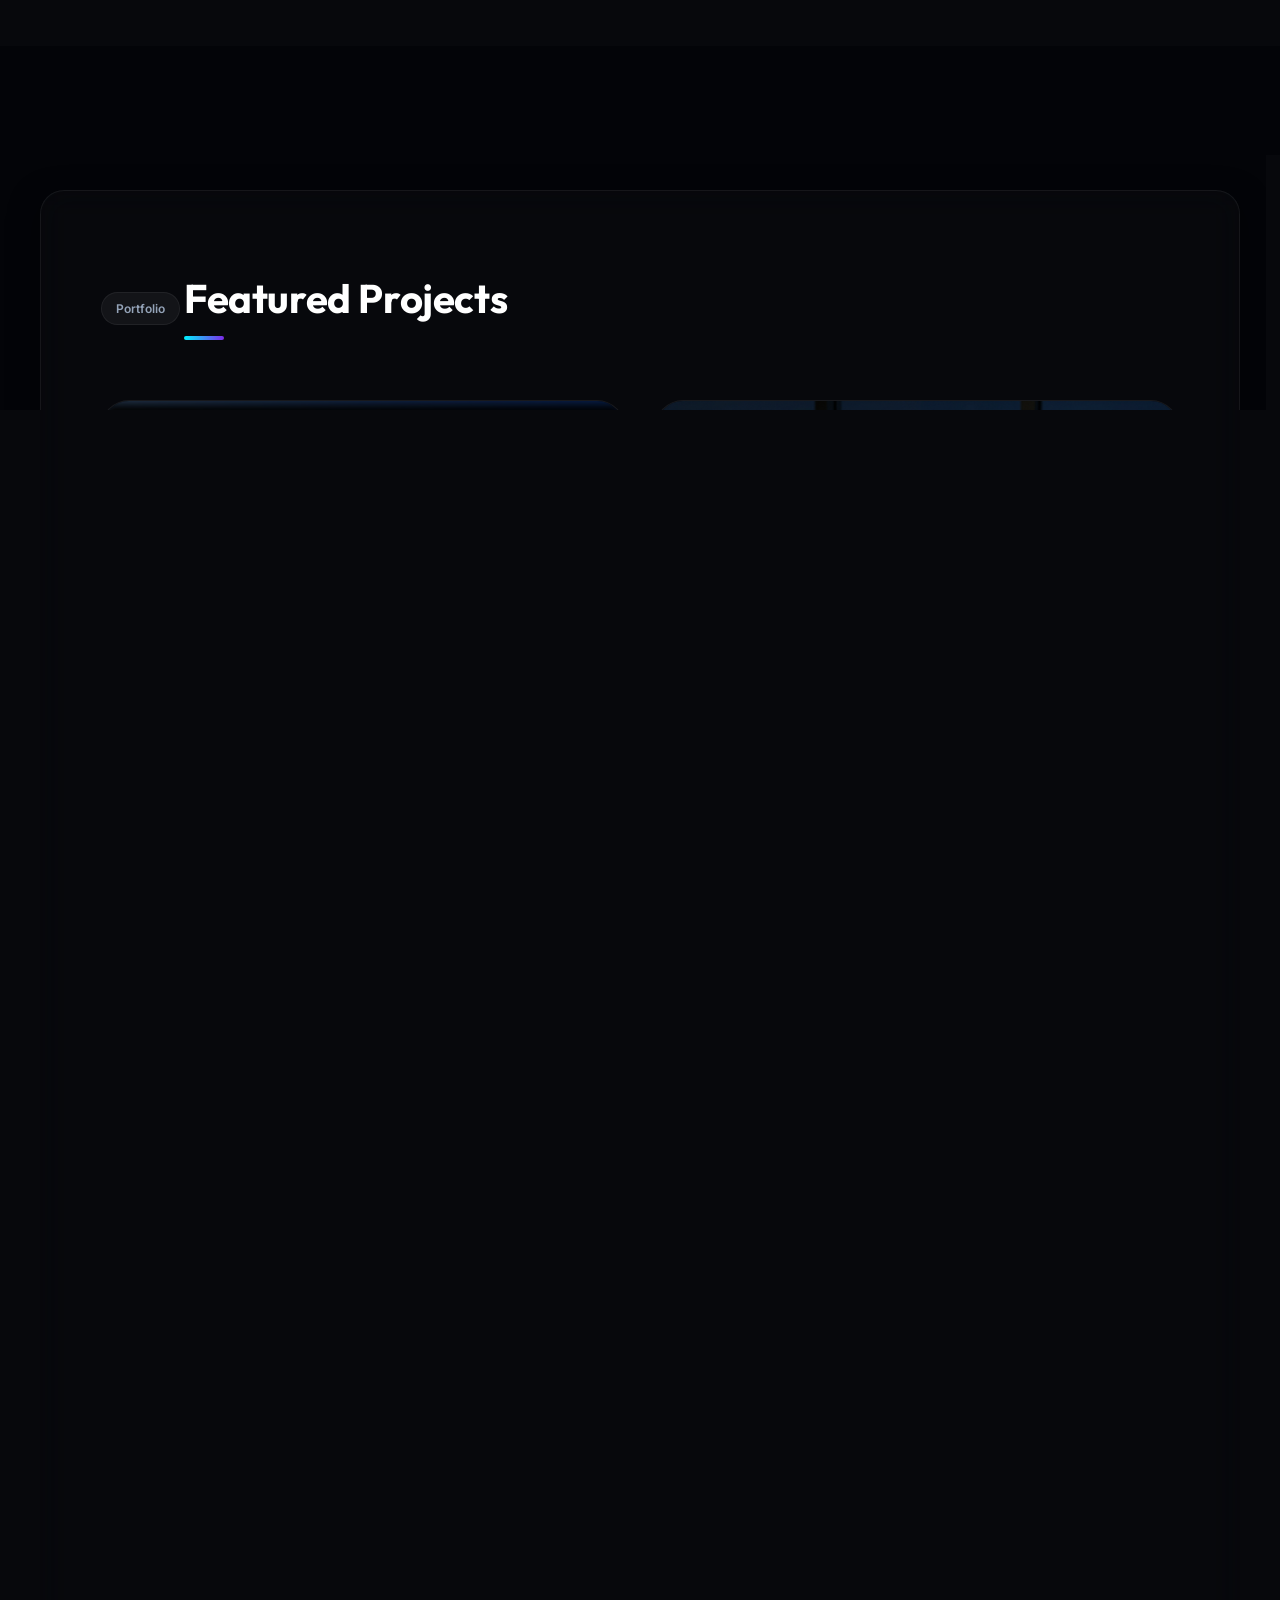
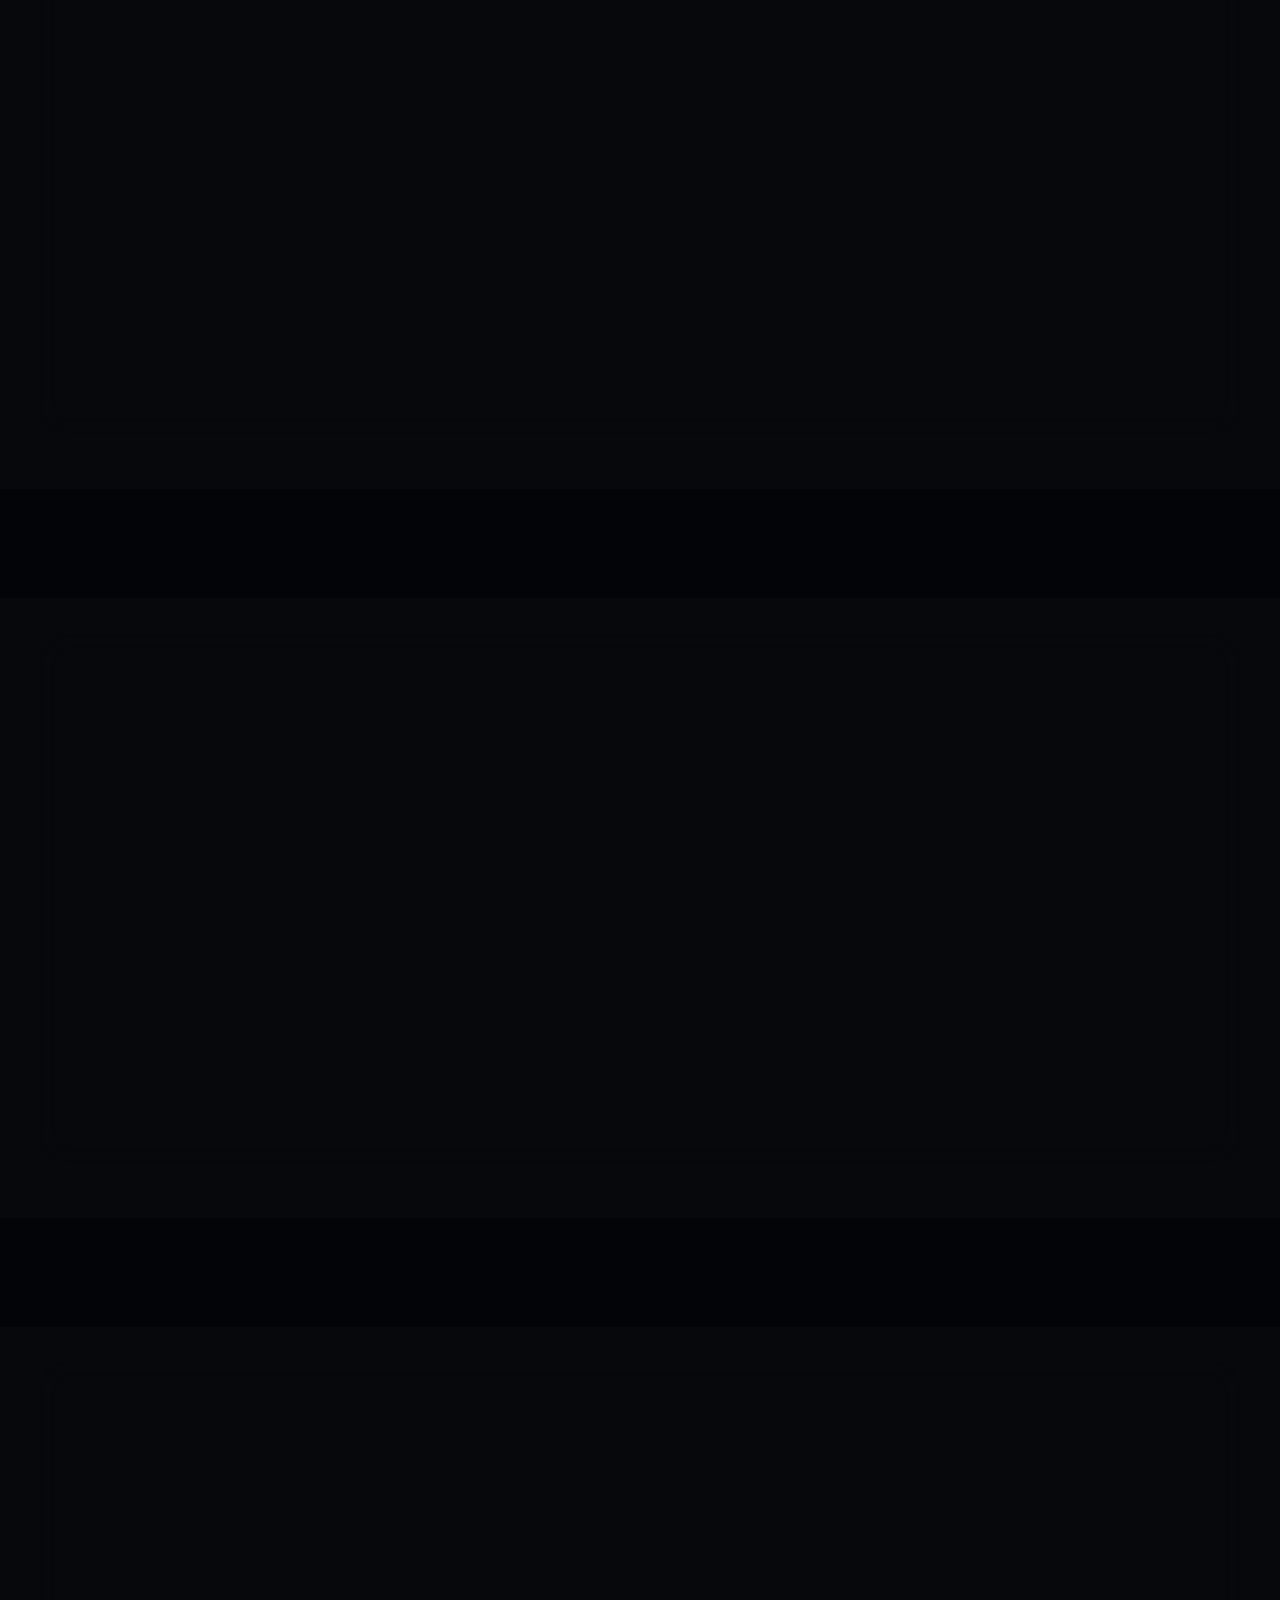
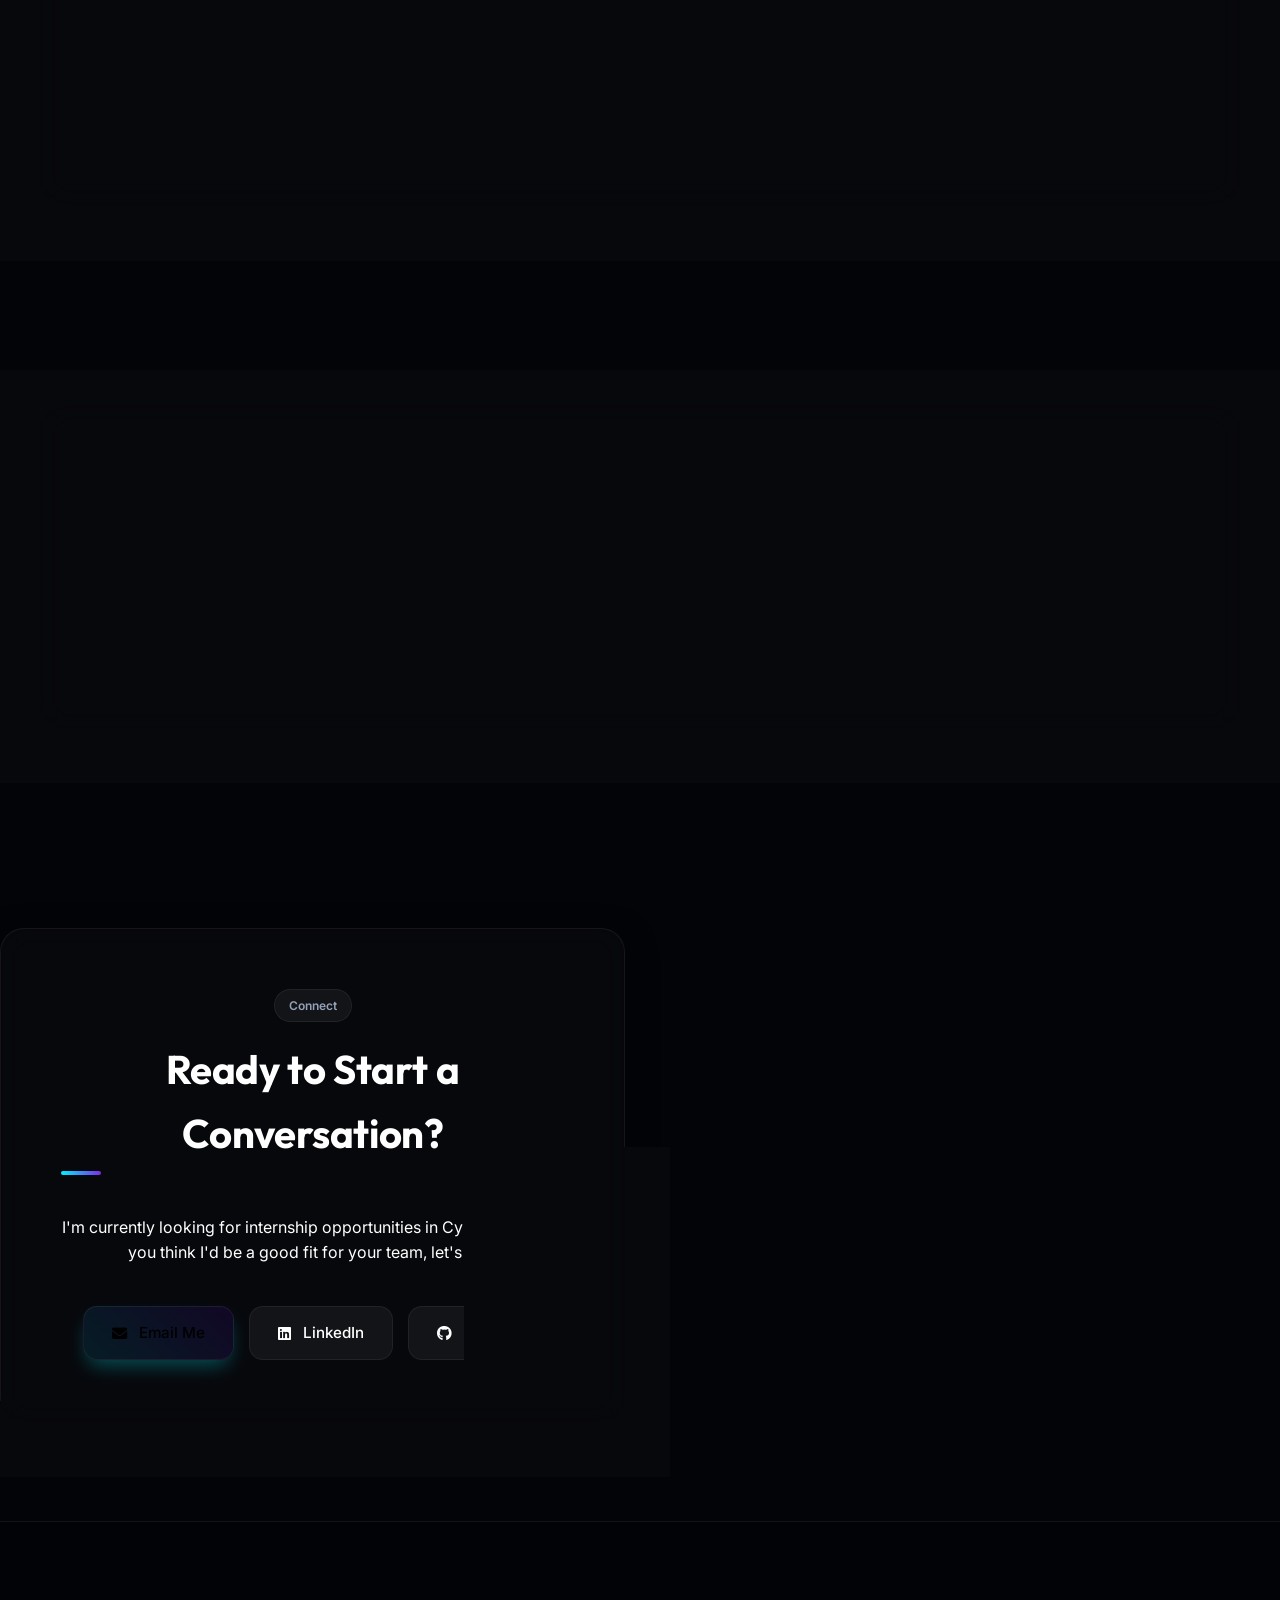
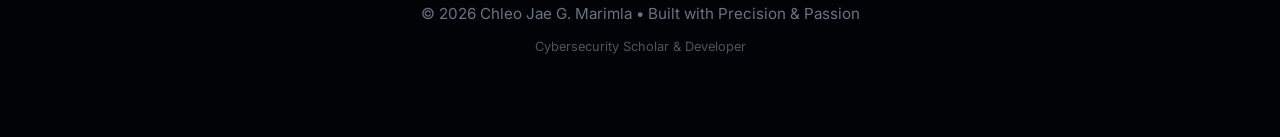
==== commit ccfec08d: "Add Flight Ticket project files and images" ====
--- a/index.html
+++ b/index.html
@@ -180,6 +180,25 @@
 
                     <div class="project-card">
                         <div class="project-img">
+                            <img src="images/flight_ticket.png" alt="Flight Schedule System">
+                        </div>
+                        <div class="project-content">
+                            <div style="display: flex; justify-content: space-between; align-items: flex-start;">
+                                <span class="project-lang">PHP | JS | UI/UX</span>
+                                <span class="badge"
+                                    style="background: rgba(125, 42, 232, 0.1); color: var(--secondary-accent);">Internal
+                                    Tool</span>
+                            </div>
+                            <h3 style="margin-top: 10px;">Flight Schedule System</h3>
+                            <p>A dynamic tracking dashboard with real-time search, multi-criteria sorting, and a highly
+                                responsive card-based UI. Optimized for performance and data management.</p>
+                            <a href="flight-ticket/WEB_MIDTERM-ACTIVITY-MODULE-8/index.html" target="_blank"
+                                class="project-link">View Flight System →</a>
+                        </div>
+                    </div>
+
+                    <div class="project-card">
+                        <div class="project-img">
                             <img src="images/movie.jpg" alt="Movie Theater">
                         </div>
                         <div class="project-content">
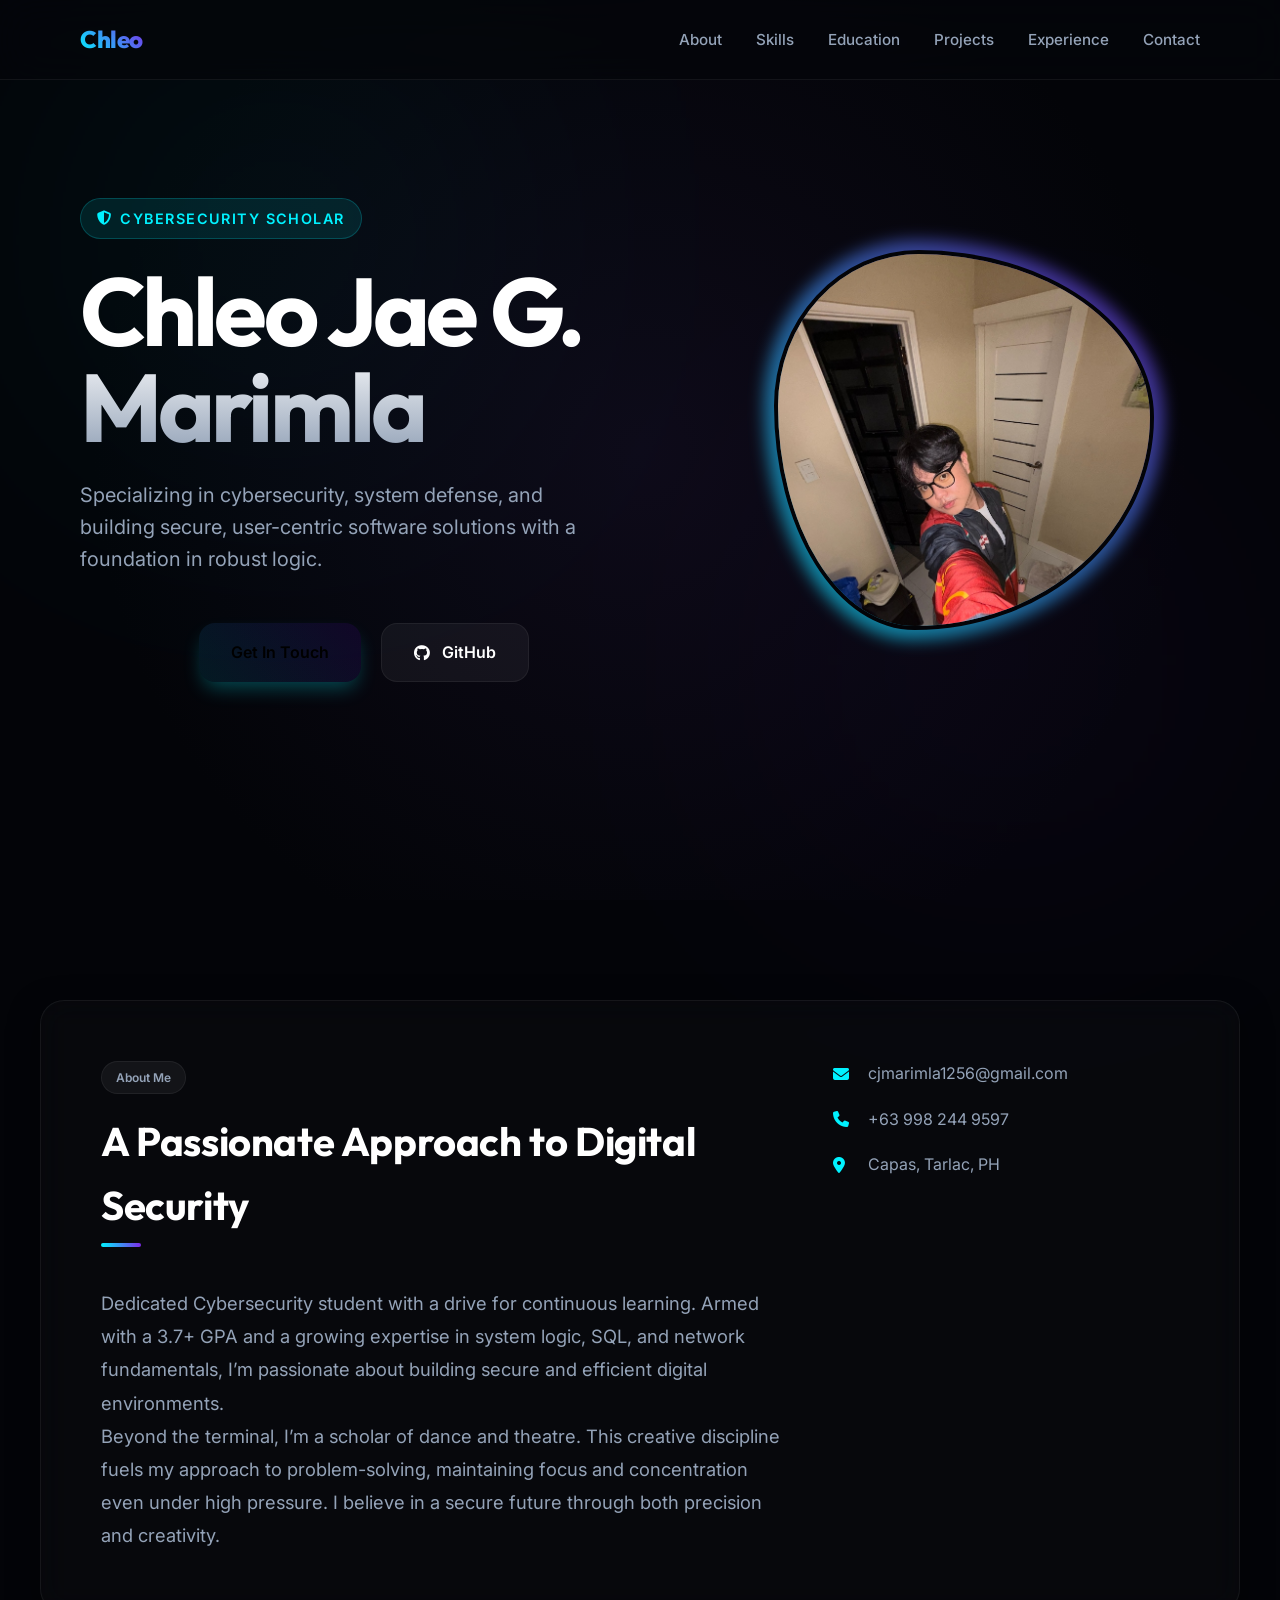
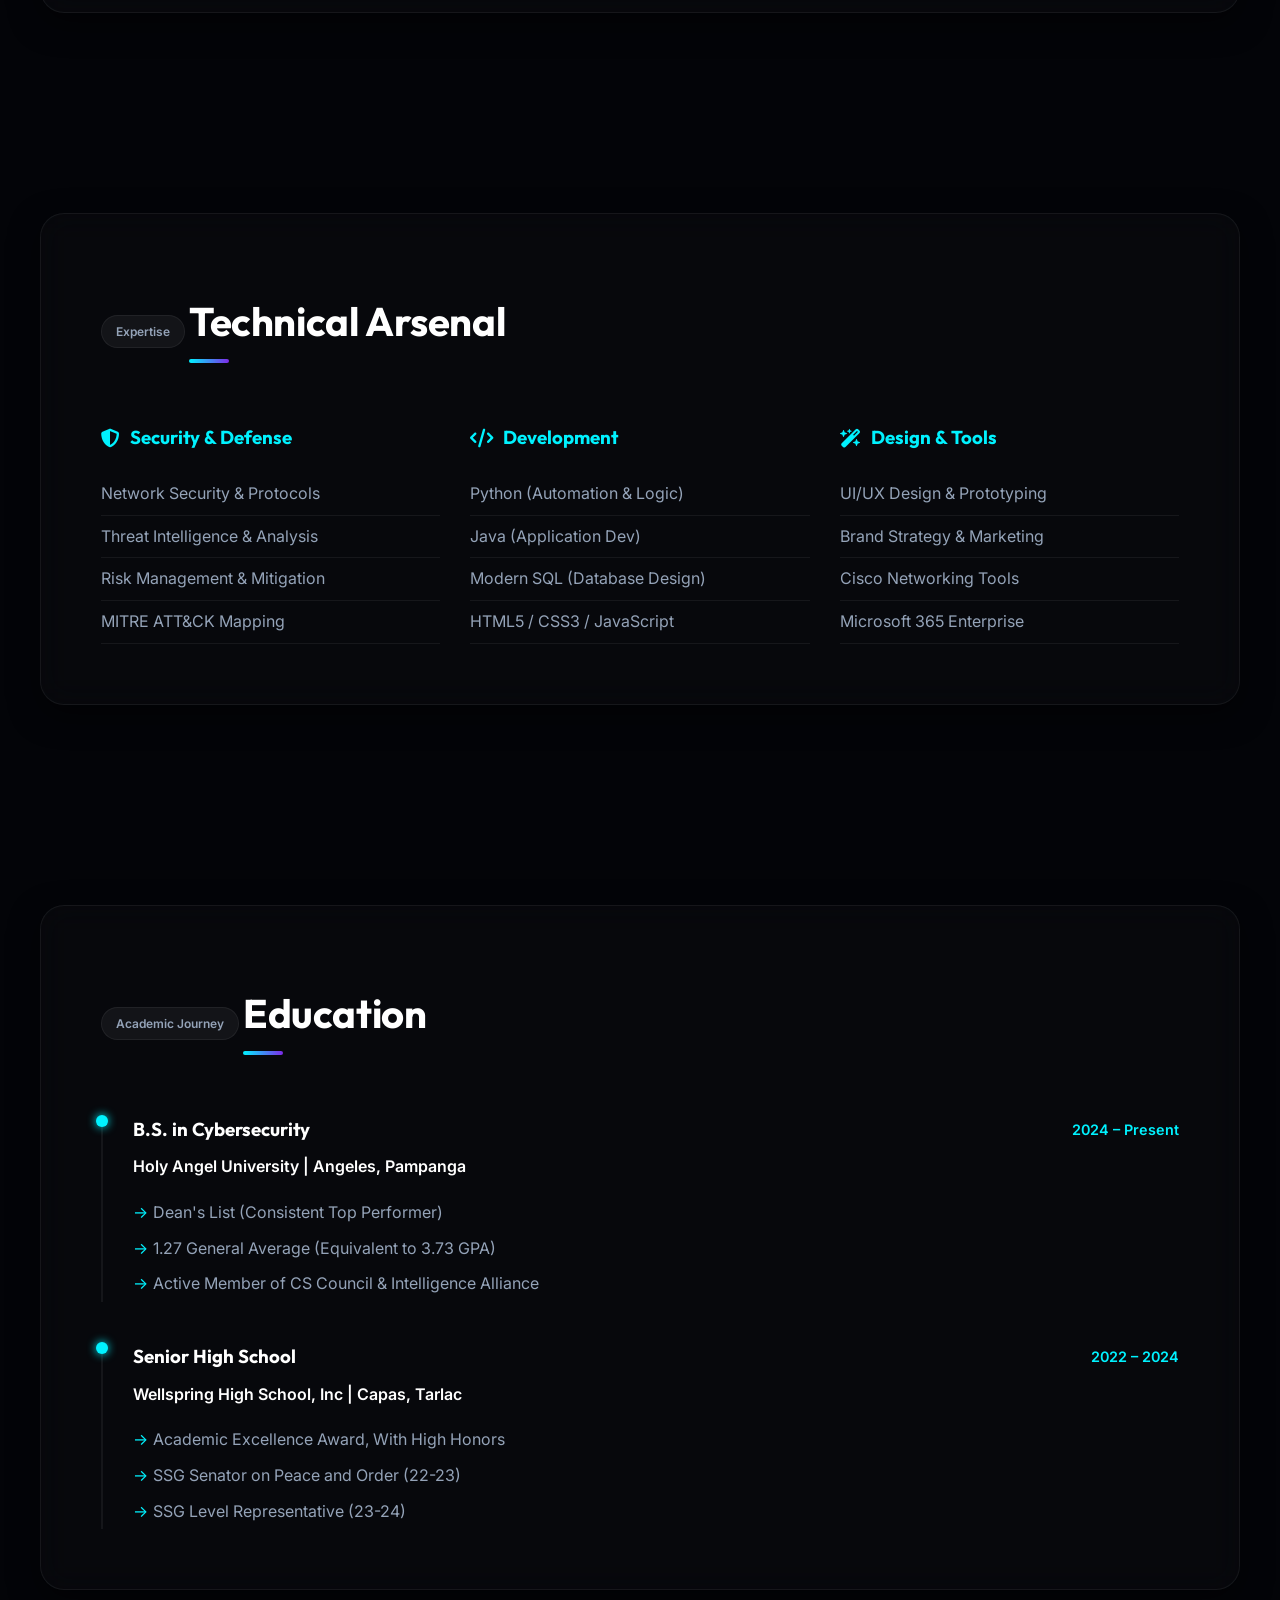
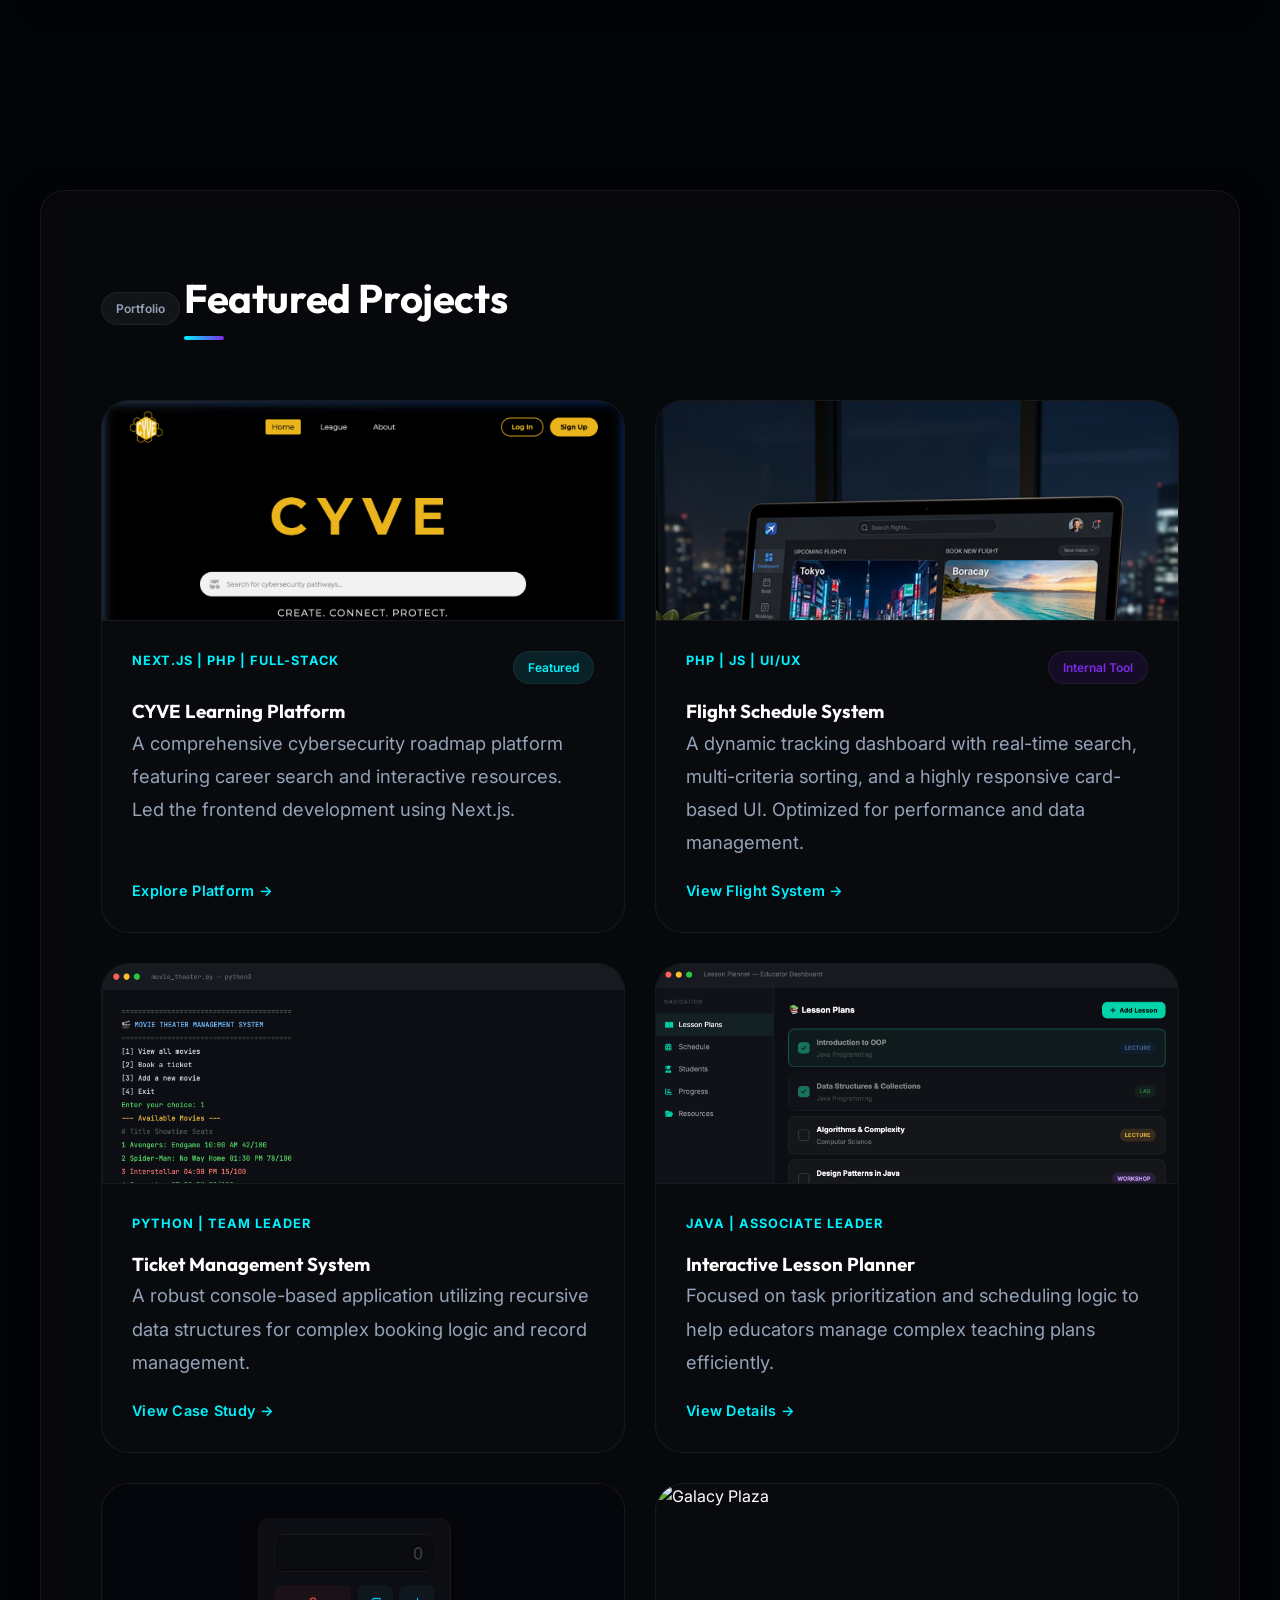
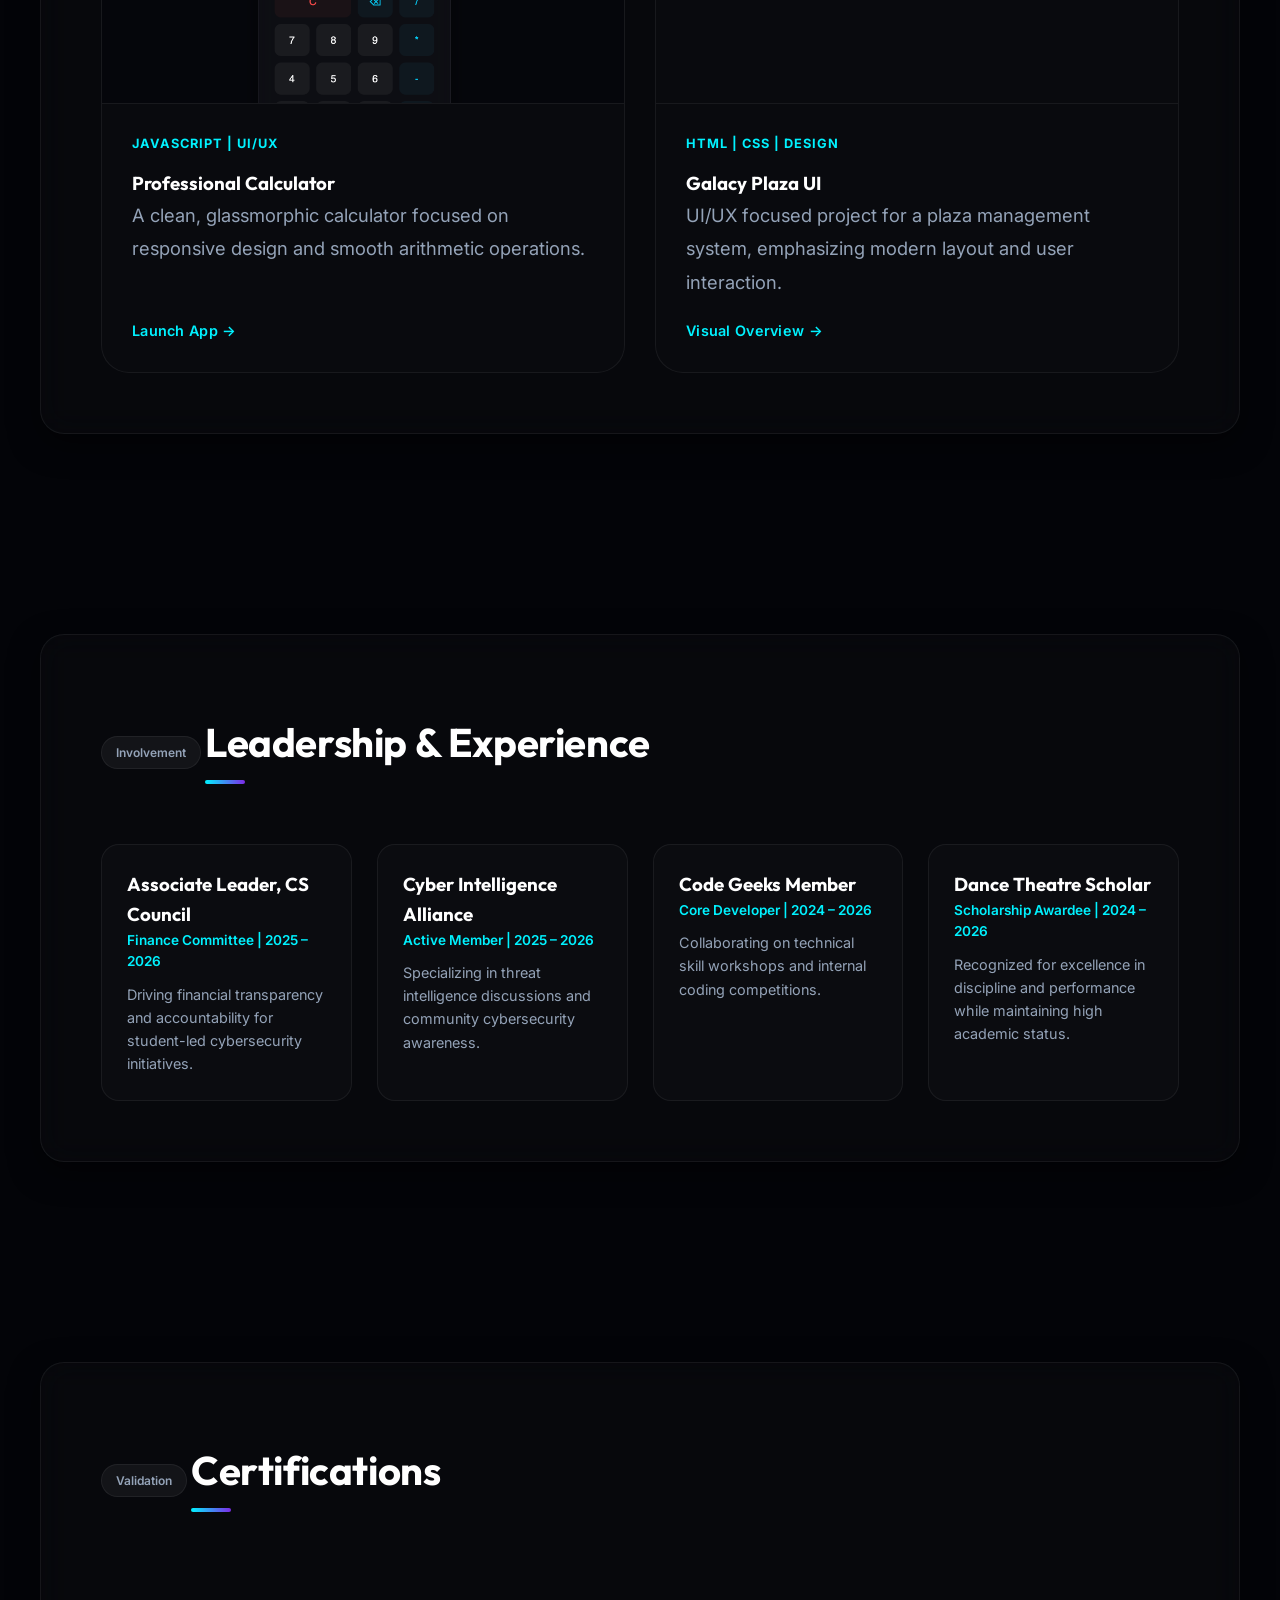
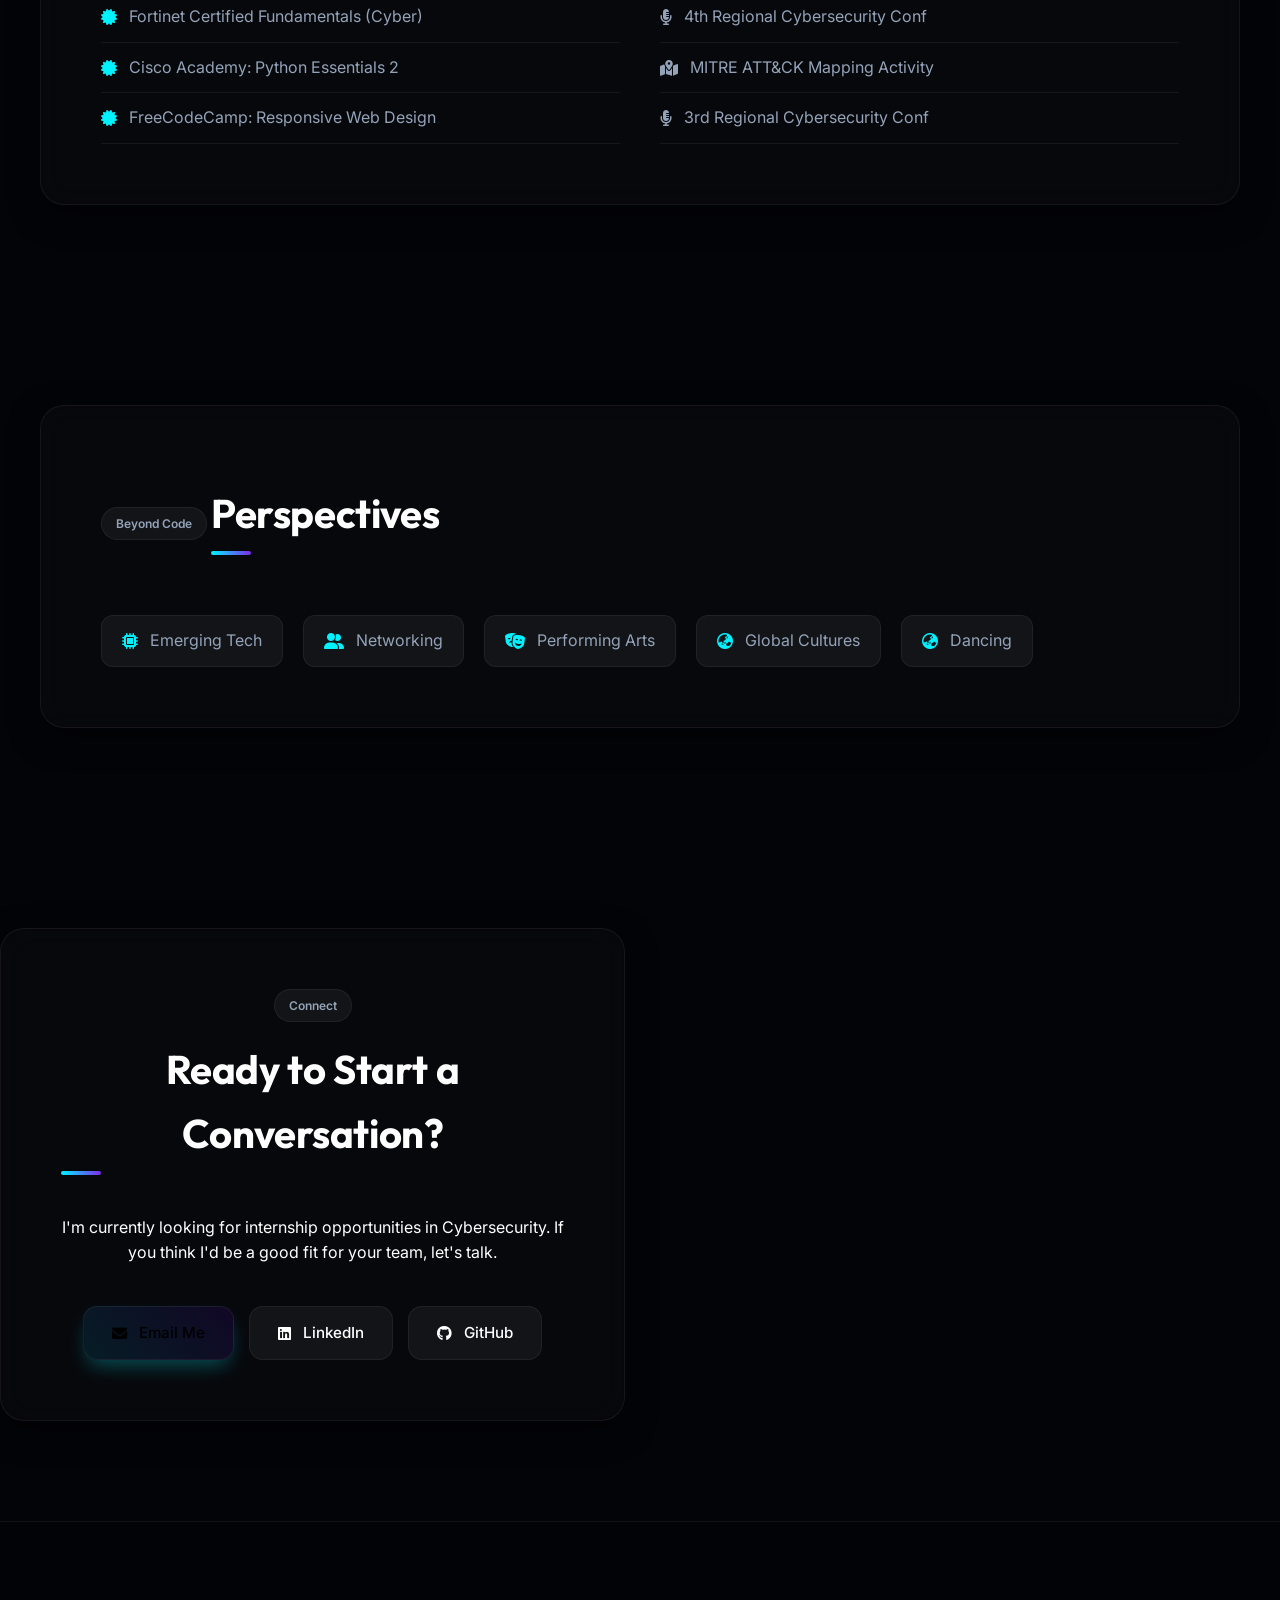
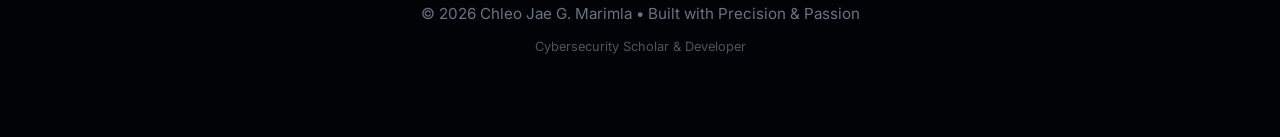
==== commit 4a6e8f1a: "Flatten flight-ticket folder and fix portfolio links" ====
--- a/index.html
+++ b/index.html
@@ -192,8 +192,8 @@
                             <h3 style="margin-top: 10px;">Flight Schedule System</h3>
                             <p>A dynamic tracking dashboard with real-time search, multi-criteria sorting, and a highly
                                 responsive card-based UI. Optimized for performance and data management.</p>
-                            <a href="flight-ticket/WEB_MIDTERM-ACTIVITY-MODULE-8/index.html" target="_blank"
-                                class="project-link">View Flight System →</a>
+                            <a href="flight-ticket/index.html" target="_blank" class="project-link">View Flight System
+                                →</a>
                         </div>
                     </div>
 
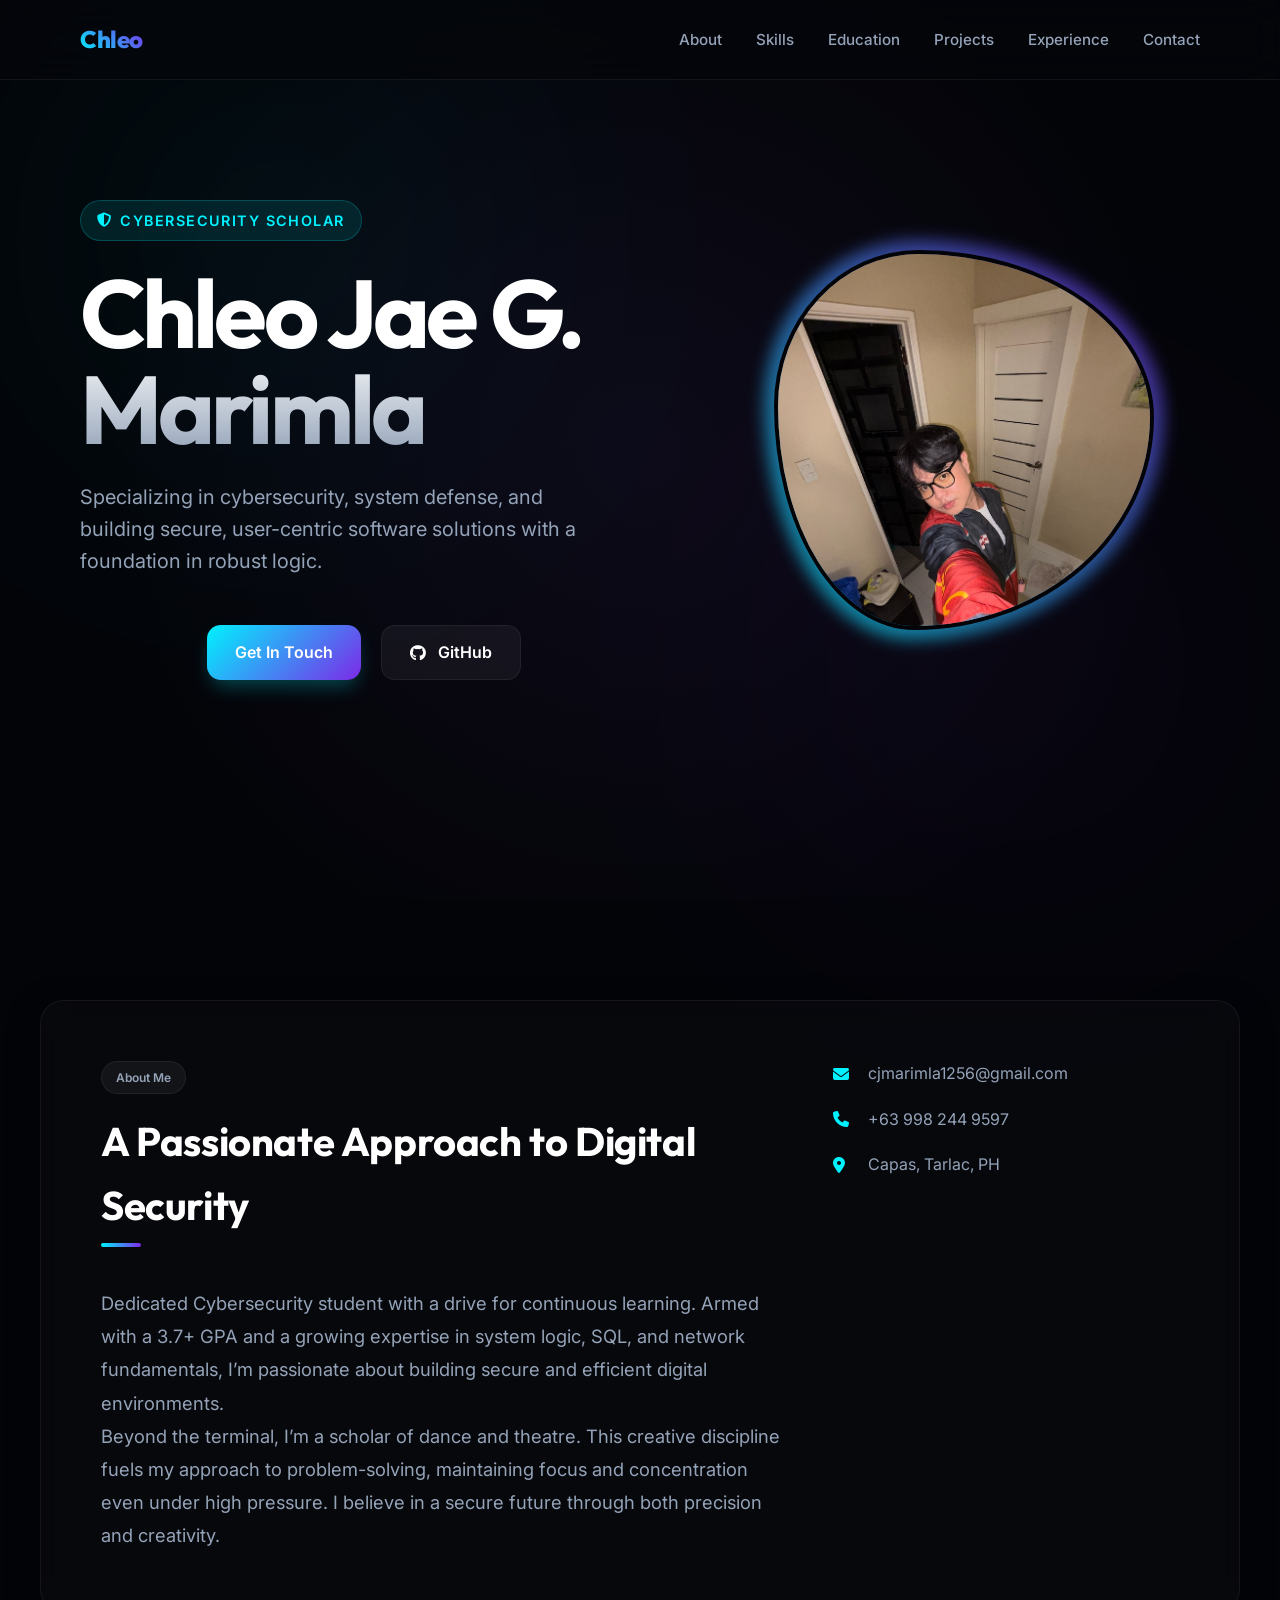
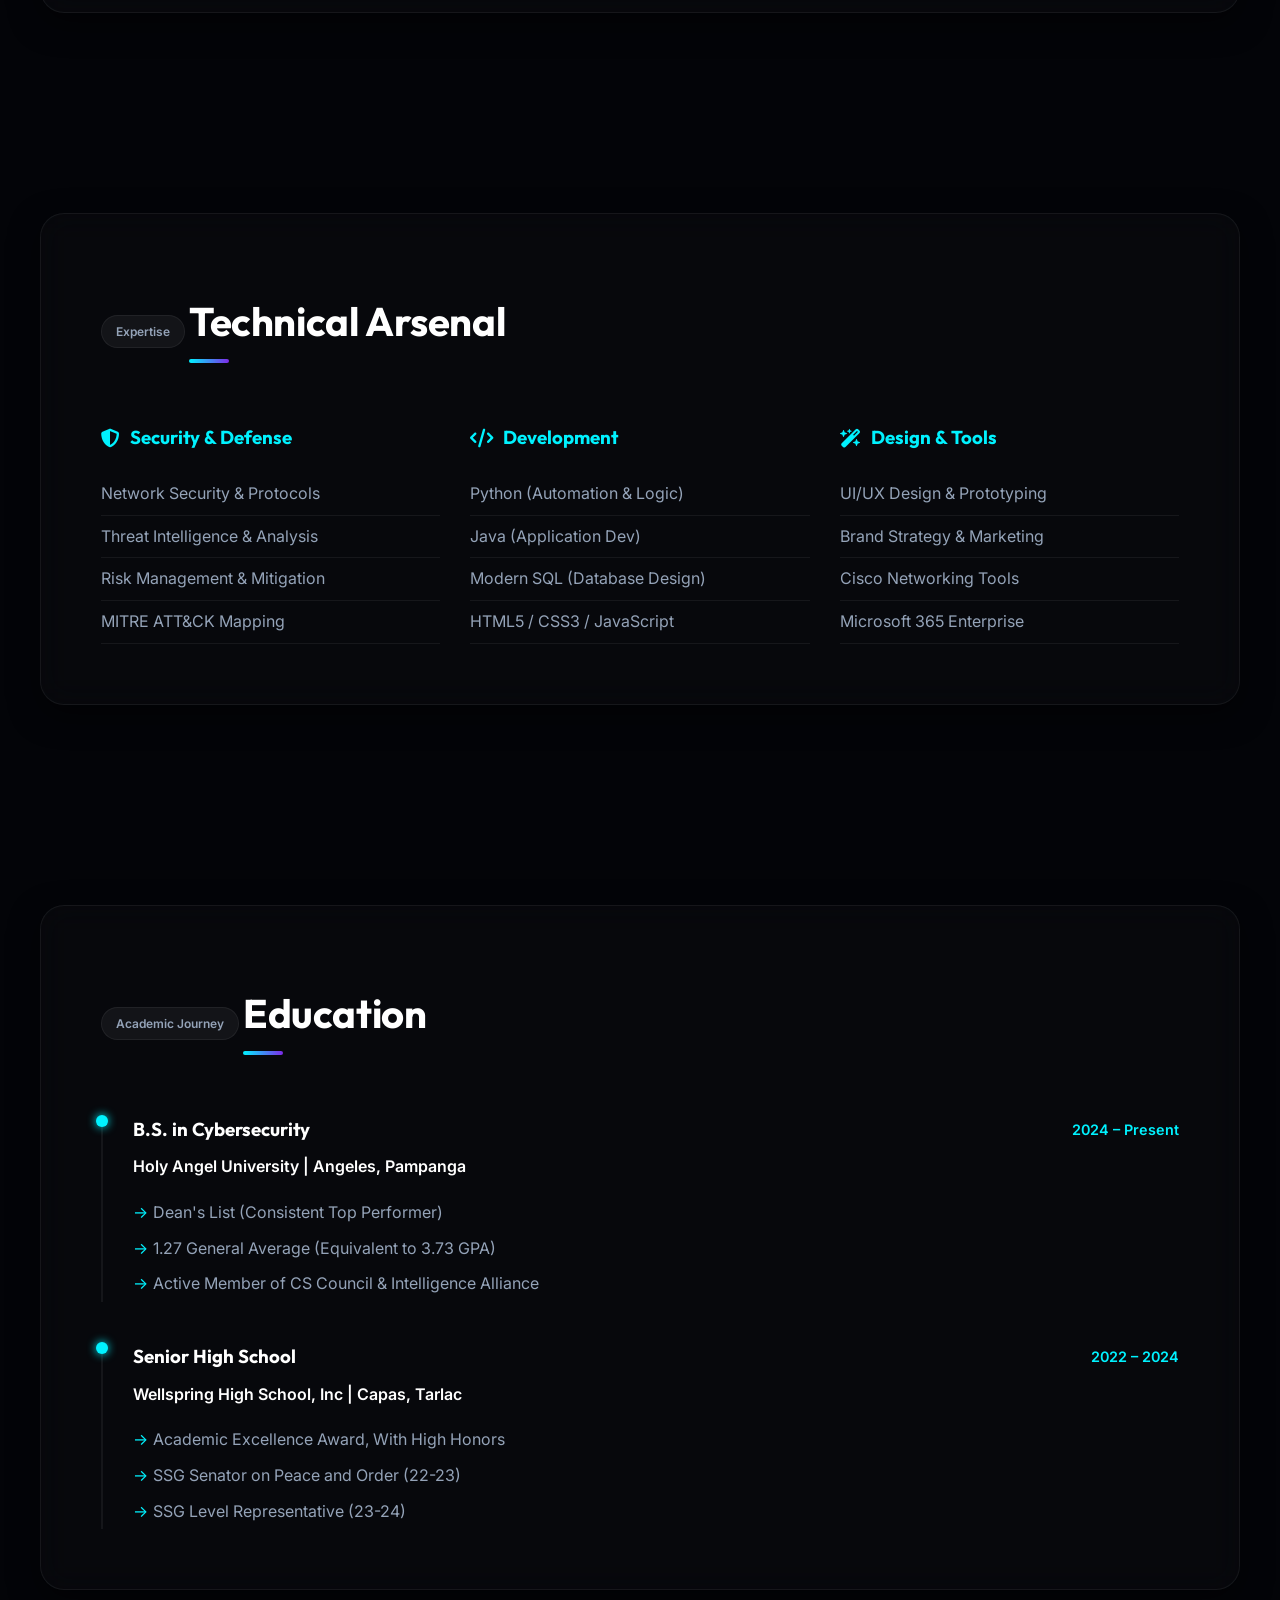
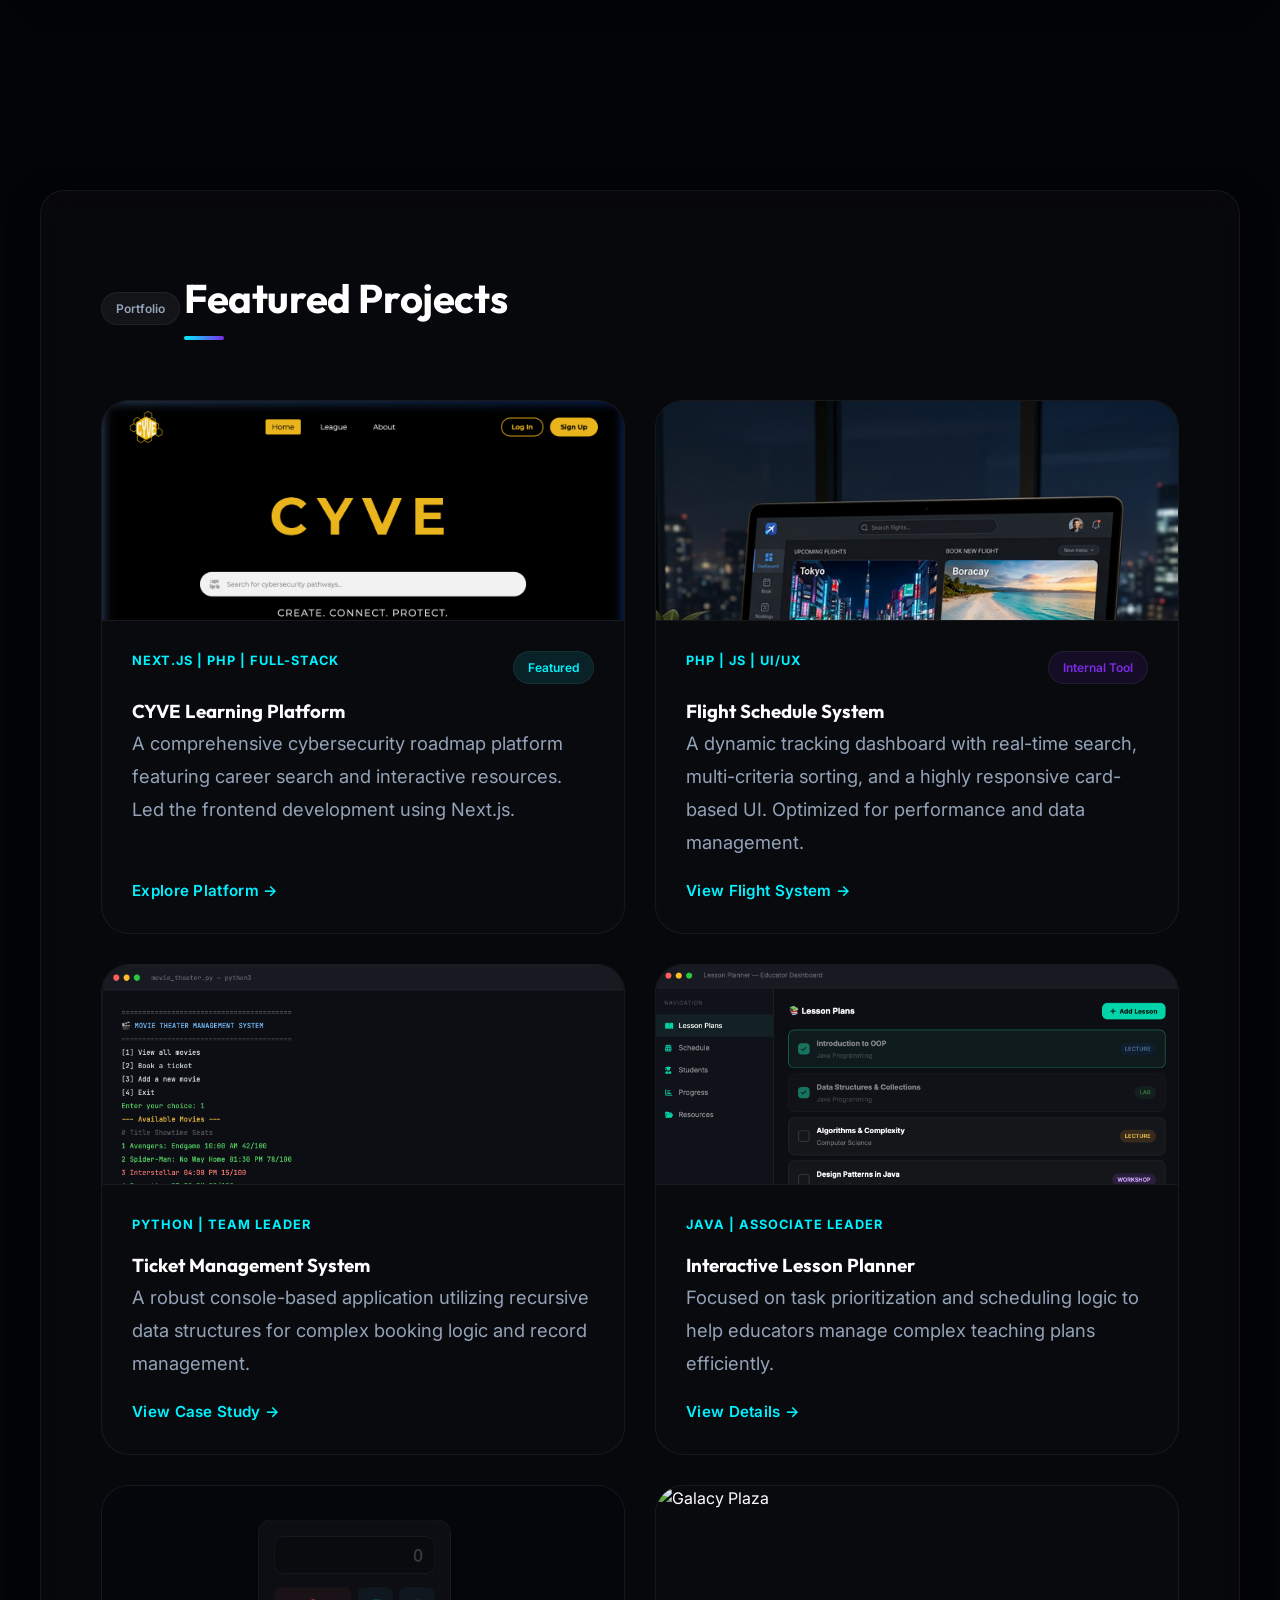
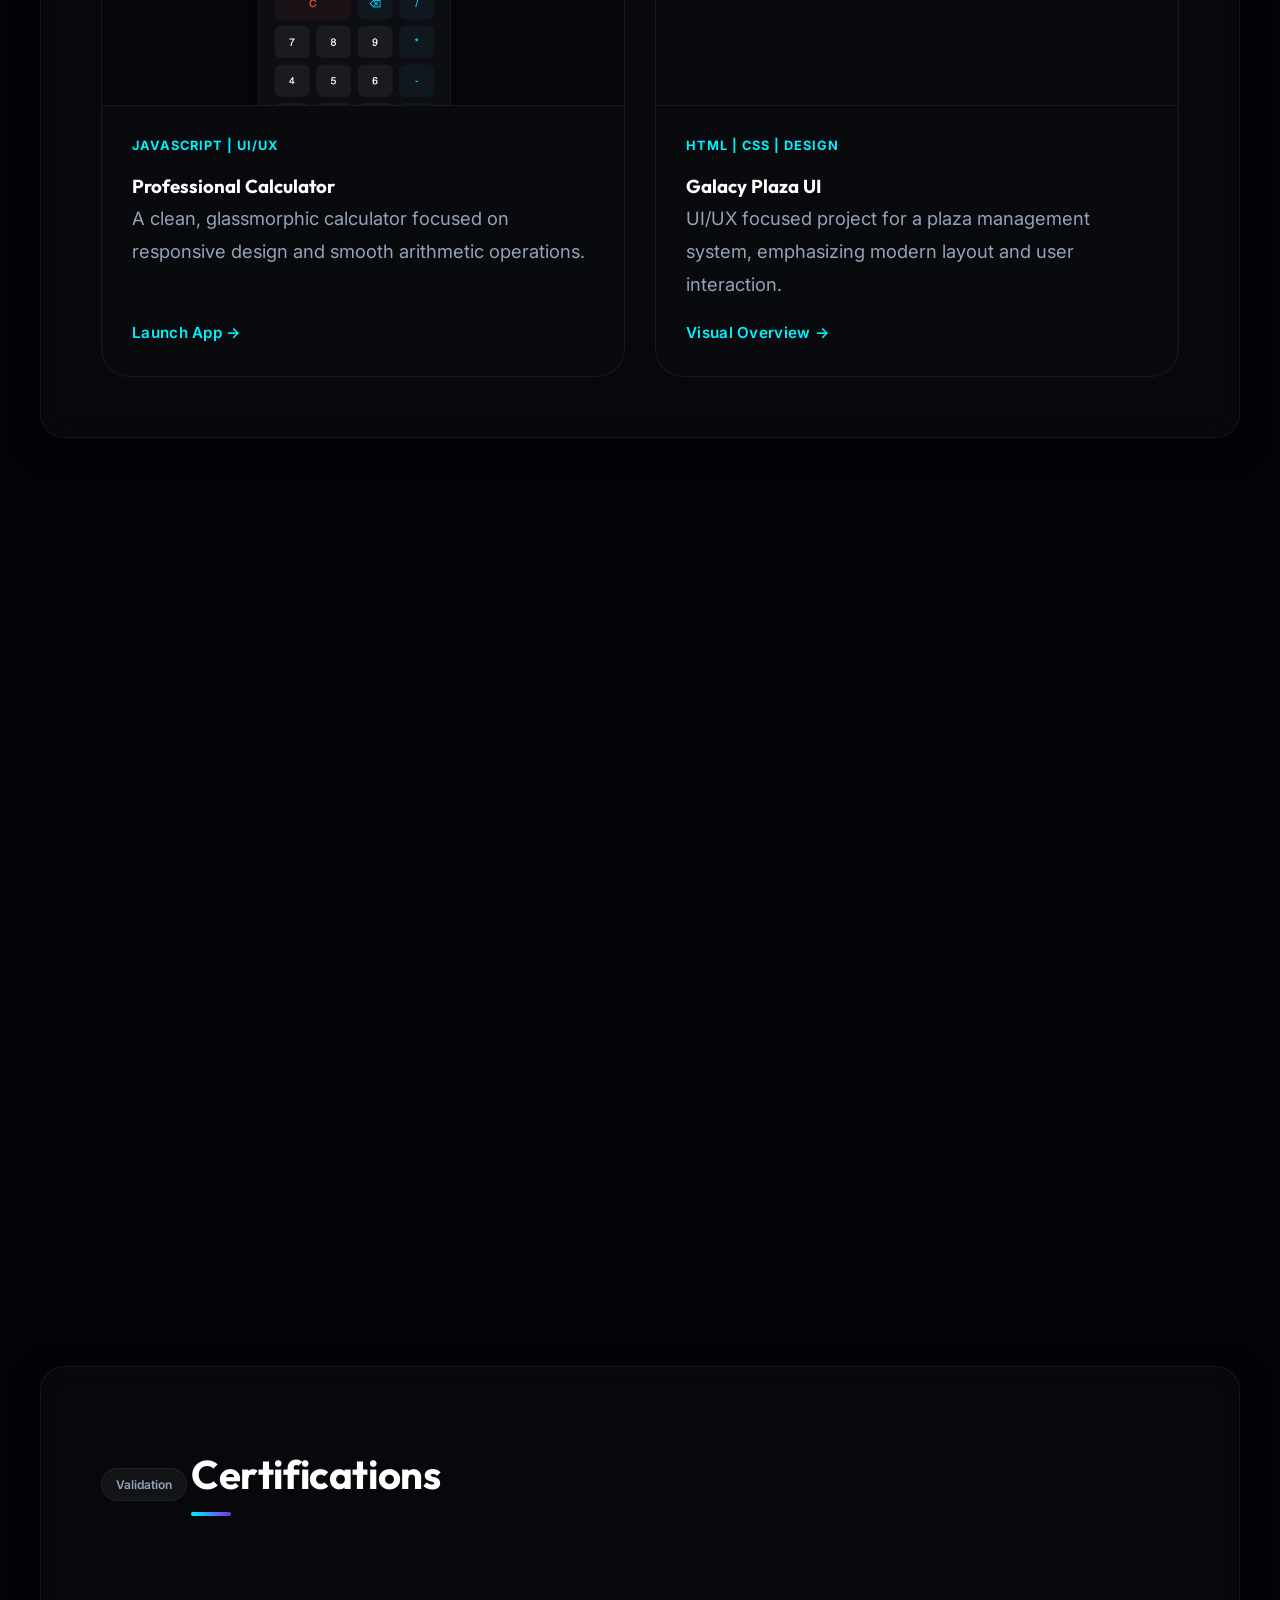
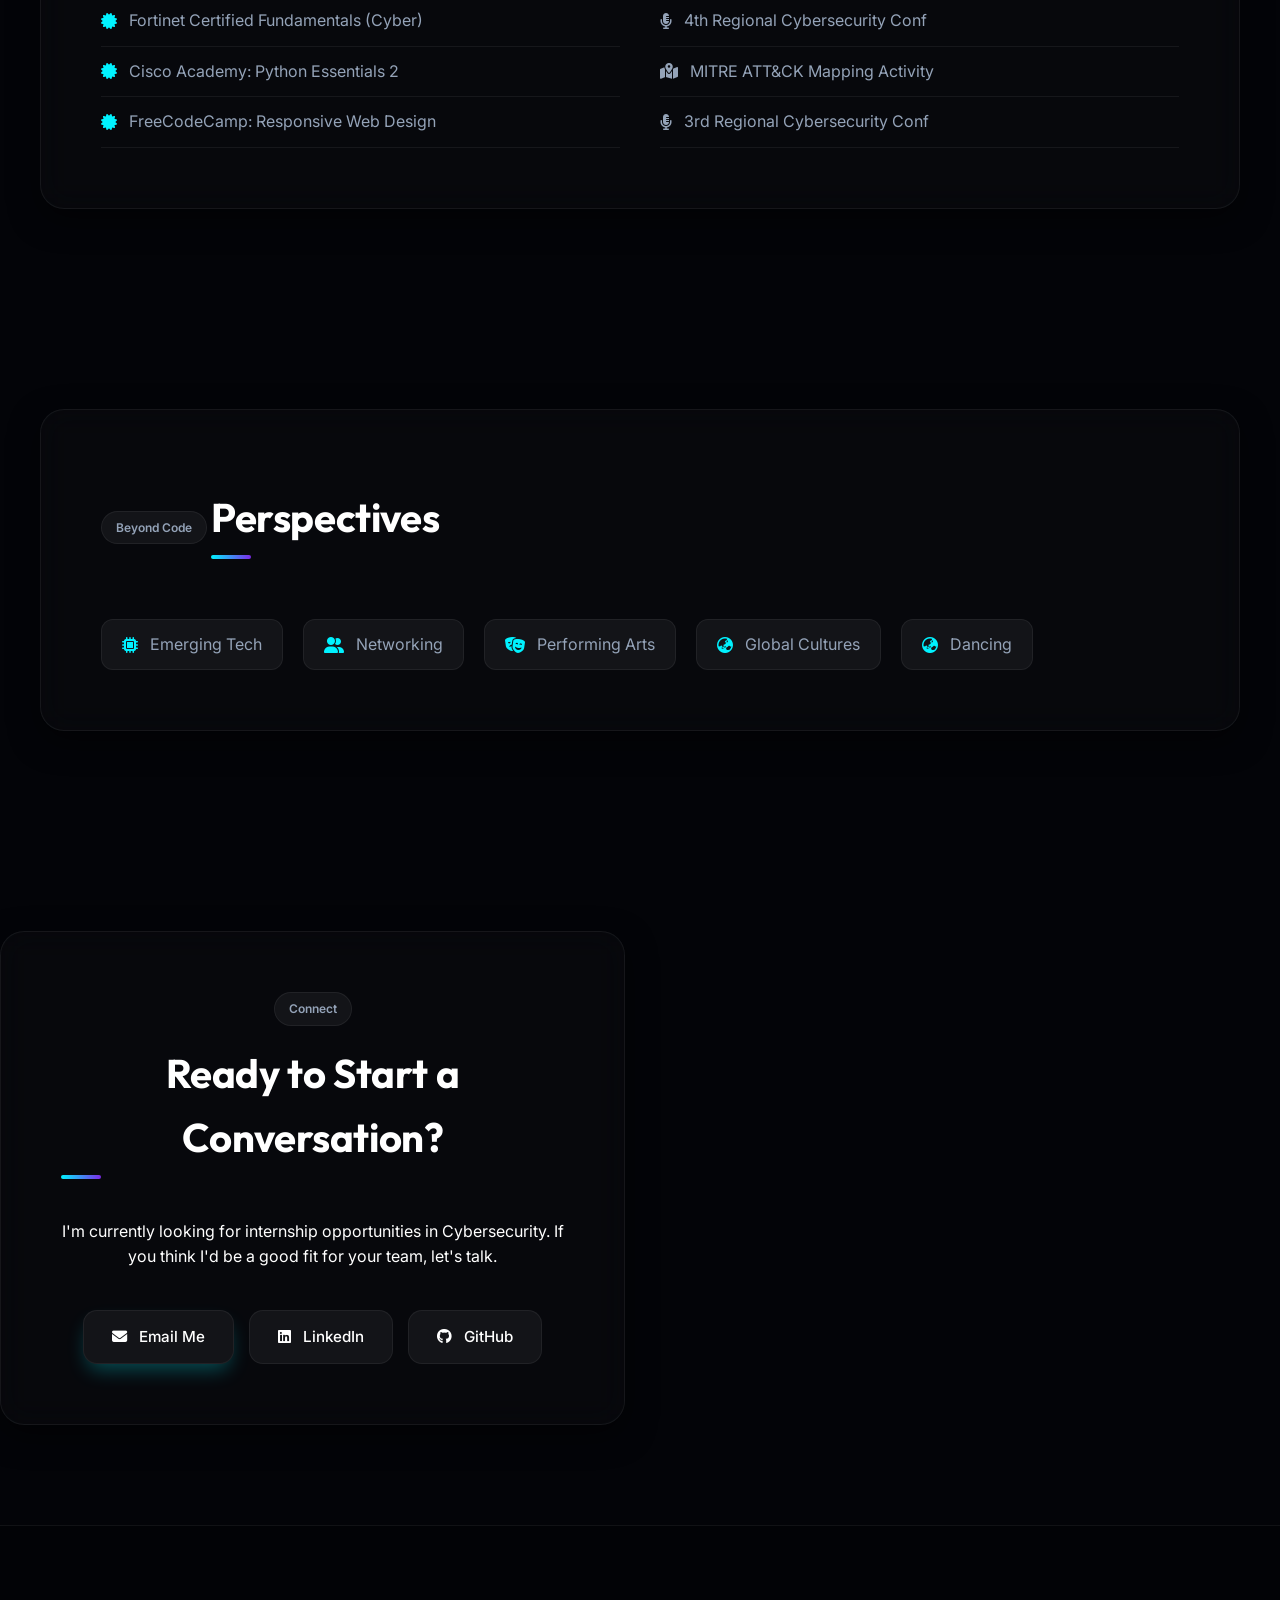
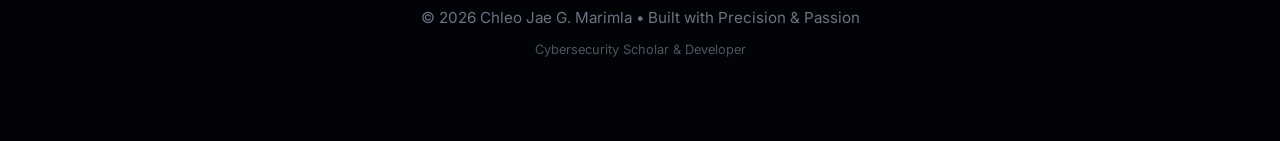
==== commit be023acd: "Fix button redirection, project links, and style discrepancies" ====
--- a/index.html
+++ b/index.html
@@ -192,7 +192,7 @@
                             <h3 style="margin-top: 10px;">Flight Schedule System</h3>
                             <p>A dynamic tracking dashboard with real-time search, multi-criteria sorting, and a highly
                                 responsive card-based UI. Optimized for performance and data management.</p>
-                            <a href="flight-ticket/index.html" target="_blank" class="project-link">View Flight System
+                            <a href="./flight-ticket/index.html" target="_blank" class="project-link">View Flight System
                                 →</a>
                         </div>
                     </div>
@@ -365,6 +365,7 @@
             <p style="font-size: 0.8rem; margin-top: 10px; opacity: 0.5;">Cybersecurity Scholar & Developer</p>
         </div>
     </footer>
+    <script src="js/script.js"></script>
 </body>
 
 </html>
--- a/css/styles.css
+++ b/css/styles.css
@@ -428,8 +428,18 @@
     border-color: var(--primary-accent);
 }
 
+/* Redirect Button base - will be refined in the footer/hero sections */
 .redirect-btn {
-    background: linear-gradient(45deg, rgba(0, 212, 255, 0.1), rgba(112, 0, 255, 0.1)) !important;
+    display: inline-flex;
+    align-items: center;
+    gap: 12px;
+    padding: 14px 28px;
+    border-radius: 14px;
+    background: linear-gradient(135deg, var(--primary-accent), var(--secondary-accent));
+    color: #fff !important;
+    font-weight: 600;
+    text-decoration: none;
+    transition: var(--transition);
 }
 
 /* Footer */
@@ -754,14 +764,15 @@
     color: var(--primary-accent);
     text-decoration: none;
     font-weight: 600;
-    font-size: 0.9rem;
+    font-size: 0.95rem;
     letter-spacing: 0.02em;
     transition: var(--transition);
 }
 
 .project-link:hover {
-    gap: 8px;
-    opacity: 0.8;
+    gap: 12px;
+    color: #fff;
+    text-shadow: 0 0 10px var(--primary-accent);
     transform: translateX(4px);
 }
 
@@ -866,6 +877,7 @@
         padding: 0 40px;
     }
 }
+
 /* --- Enhanced Project Cards --- */
 .project-card {
     position: relative;
@@ -882,12 +894,14 @@
     inset: 0;
     border-radius: 28px;
     padding: 1px;
-    background: linear-gradient(135deg, rgba(255,255,255,0.1), transparent 50%, rgba(0, 242, 255, 0.1));
+    background: linear-gradient(135deg, rgba(255, 255, 255, 0.1), transparent 50%, rgba(0, 242, 255, 0.1));
     -webkit-mask: linear-gradient(#fff 0 0) content-box, linear-gradient(#fff 0 0);
     -webkit-mask-composite: xor;
+    mask: linear-gradient(#fff 0 0) content-box, linear-gradient(#fff 0 0);
     mask-composite: exclude;
     opacity: 0;
     transition: var(--transition);
+    pointer-events: none;
 }
 
 .project-card:hover {
@@ -939,17 +953,7 @@
 
 /* --- Button Refinement --- */
 .redirect-btn {
-    display: inline-flex;
-    align-items: center;
-    gap: 12px;
-    padding: 16px 32px;
-    border-radius: 16px;
-    font-weight: 600;
-    font-size: 1rem;
-    text-decoration: none;
-    transition: var(--transition);
-    background: linear-gradient(135deg, var(--primary-accent), var(--secondary-accent));
-    color: #000 !important;
+    /* Base styles are now defined above to avoid conflicts */
     box-shadow: 0 10px 20px -5px rgba(0, 242, 255, 0.3);
 }
 
@@ -974,4 +978,4 @@
 .scrolled {
     background: rgba(3, 4, 8, 0.8) !important;
     backdrop-filter: blur(24px) !important;
-}
+}
